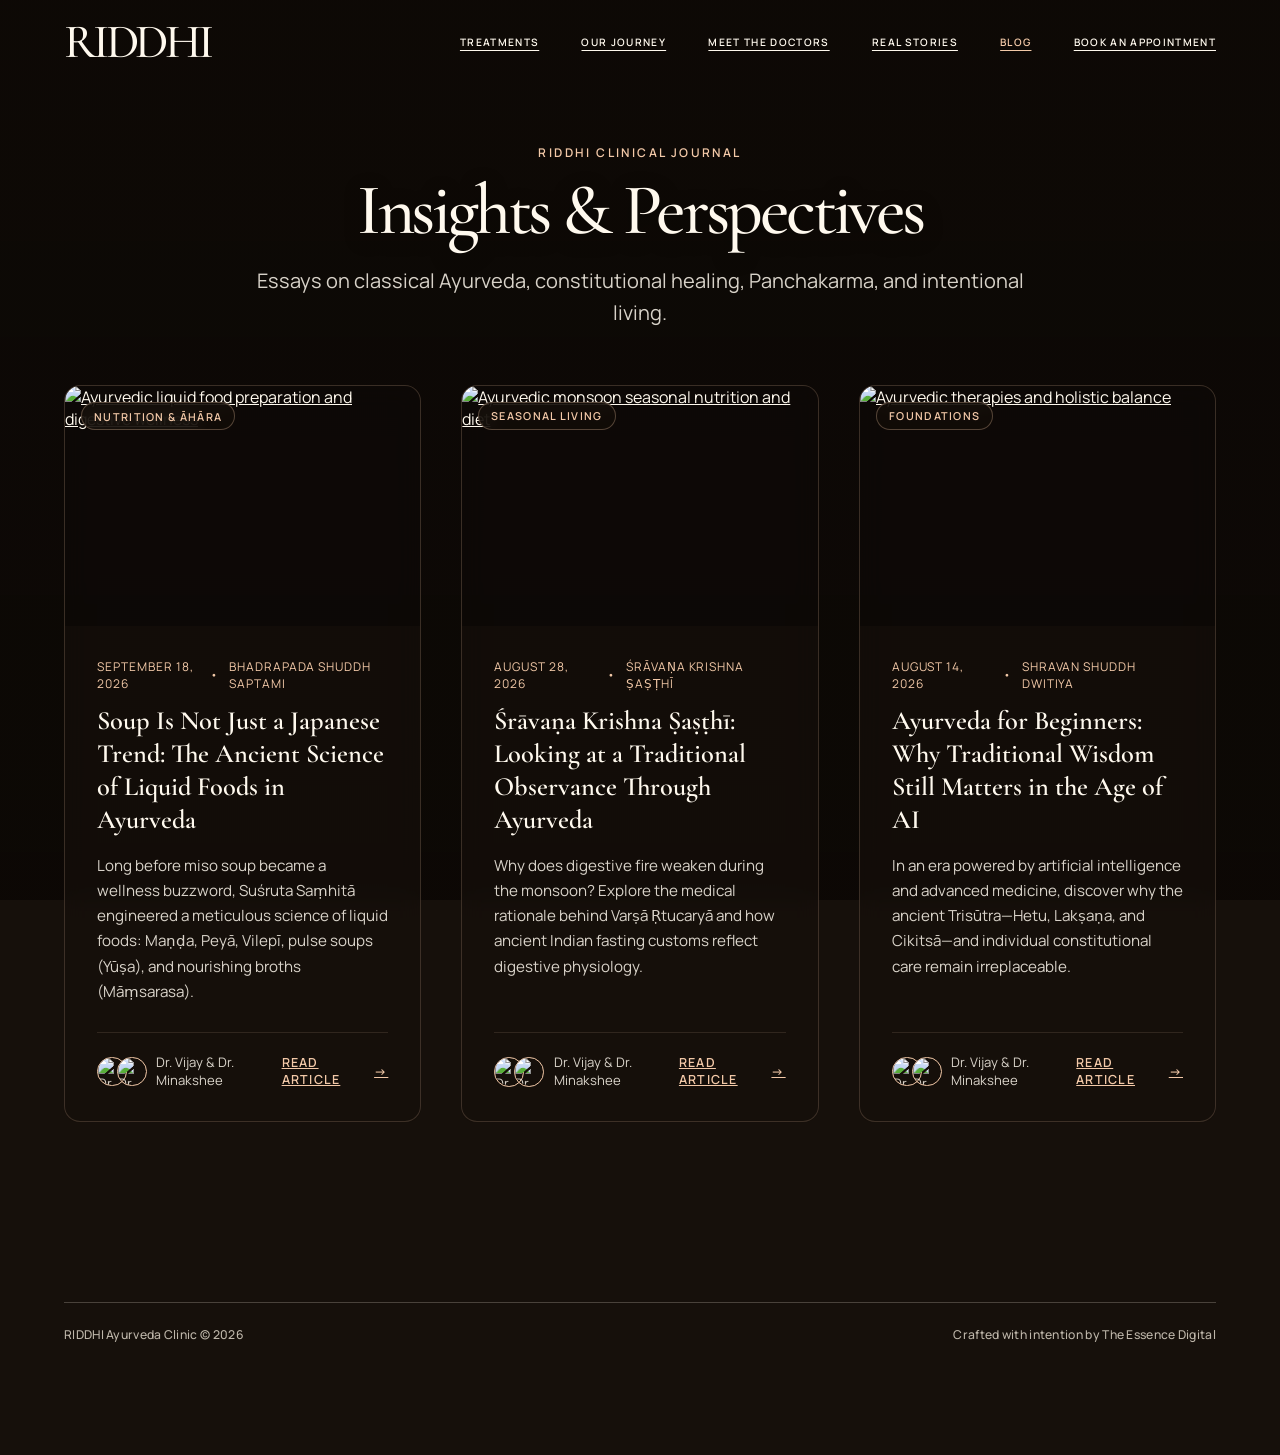
==== blogs.html @ 5dc45a86 "new blogs and blog rework" ====
<!doctype html>
<html lang="en">
  <head>
    <meta charset="UTF-8" />
    <meta name="viewport" content="width=device-width, initial-scale=1" />
    <meta name="theme-color" content="#18100d" />
    
    <title>Journal &amp; Insights — RIDDHI Ayurveda Clinic</title>
    <meta name="description" content="Read clinical insights, timeless philosophy, and practical guidance on classical Ayurveda, Panchakarma, nutrition, and holistic health from RIDDHI Ayurveda Clinic, Rajkot." />
    <link rel="canonical" href="https://riddhiayurveda.online/blogs.html" />

    <!-- Open Graph / Facebook -->
    <meta property="og:type" content="website" />
    <meta property="og:url" content="https://riddhiayurveda.online/blogs.html" />
    <meta property="og:title" content="Journal &amp; Insights — RIDDHI Ayurveda Clinic" />
    <meta property="og:description" content="Clinical insights on classical Ayurveda, Panchakarma, and holistic living from Dr. Vijay Telang and Dr. Minakshee Vijay Telang." />
    <meta property="og:image" content="https://riddhiayurveda.online/assets/images/panchakarma.png" />

    <!-- Twitter -->
    <meta name="twitter:card" content="summary_large_image" />
    <meta name="twitter:title" content="Journal &amp; Insights — RIDDHI Ayurveda Clinic" />
    <meta name="twitter:description" content="Clinical insights on classical Ayurveda, Panchakarma, and holistic living from Dr. Vijay Telang and Dr. Minakshee Vijay Telang." />
    <meta name="twitter:image" content="https://riddhiayurveda.online/assets/images/panchakarma.png" />

    <!-- Schema.org JSON-LD -->
    <script type="application/ld+json">
    {
      "@context": "https://schema.org",
      "@type": "Blog",
      "name": "RIDDHI Ayurveda Journal",
      "url": "https://riddhiayurveda.online/blogs.html",
      "description": "Insights on classical Ayurveda, Panchakarma, and integrative wellbeing.",
      "publisher": {
        "@type": "MedicalClinic",
        "name": "RIDDHI Ayurveda Clinic",
        "url": "https://riddhiayurveda.online"
      },
      "blogPost": [
        {
          "@type": "BlogPosting",
          "headline": "Soup Is Not Just a Japanese Trend: The Ancient Science of Liquid Foods in Ayurveda",
          "url": "https://riddhiayurveda.online/blog/science-of-liquid-foods-in-ayurveda.html",
          "datePublished": "2026-09-18T00:00:00+05:30",
          "author": {
            "@type": "Person",
            "name": "Dr. Vijay Telang"
          }
        },
        {
          "@type": "BlogPosting",
          "headline": "Śrāvaṇa Krishna Ṣaṣṭhī: Looking at a Traditional Observance Through Ayurveda",
          "url": "https://riddhiayurveda.online/blog/sravana-krishna-shashthi-monsoon-ayurveda.html",
          "datePublished": "2026-08-28T00:00:00+05:30",
          "author": {
            "@type": "Person",
            "name": "Dr. Vijay Telang"
          }
        },
        {
          "@type": "BlogPosting",
          "headline": "Ayurveda for Beginners: Why Traditional Wisdom Still Matters in the Age of AI",
          "url": "https://riddhiayurveda.online/blog/ayurveda-for-beginners.html",
          "datePublished": "2026-08-14T00:00:00+05:30",
          "author": {
            "@type": "Person",
            "name": "Dr. Vijay Telang"
          }
        }
      ]
    }
    </script>

    <link rel="preconnect" href="https://fonts.googleapis.com" />
    <link rel="preconnect" href="https://fonts.gstatic.com" crossorigin />
    <link href="https://fonts.googleapis.com/css2?family=Cormorant+Garamond:ital,wght@0,500;0,600;0,700;1,600;1,700&amp;family=Manrope:wght@400;500;600&amp;display=swap" rel="stylesheet" />
    <link rel="stylesheet" href="styles.css" />
  </head>
  <body>
    <div class="blog-page-bg"></div>

    <header class="site-header">
      <div class="brand-lockup">
        <a class="brand-wordmark" href="index.html" aria-label="RIDDHI home">RIDDHI</a>
      </div>

      <nav class="desktop-nav" aria-label="Primary navigation">
        <a href="index.html#treatments">Treatments</a>
        <a href="index.html#journey">Our Journey</a>
        <a href="index.html#doctors">Meet the Doctors</a>
        <a href="index.html#stories">Real Stories</a>
        <a href="blogs.html" class="is-active">Blog</a>
        <a href="https://wa.me/918793219610" target="_blank" rel="noopener noreferrer">Book an Appointment</a>
      </nav>

      <button class="menu-button" type="button" aria-controls="mobile-menu" aria-expanded="false" aria-label="Open navigation menu">
        <span class="sr-only">Open menu</span>
        <span aria-hidden="true"></span>
        <span aria-hidden="true"></span>
      </button>
    </header>

    <main class="blog-container">
      <div class="blog-header">
        <span class="blog-eyebrow">RIDDHI CLINICAL JOURNAL</span>
        <h1 class="blog-title">Insights &amp; Perspectives</h1>
        <p class="blog-subtitle">Essays on classical Ayurveda, constitutional healing, Panchakarma, and intentional living.</p>
      </div>

      <section class="blog-grid" aria-label="Articles">
        <!-- Article 1 (Newest) -->
        <article class="blog-card">
          <a href="blog/science-of-liquid-foods-in-ayurveda.html" class="blog-card-media" tabindex="-1" aria-hidden="true">
            <img src="./assets/images/digestive-wellness.png" alt="Ayurvedic liquid food preparation and digestive wellness" loading="lazy" />
            <span class="blog-card-category">Nutrition &amp; Āhāra</span>
          </a>
          
          <div class="blog-card-content">
            <div class="blog-card-meta">
              <time datetime="2026-09-18">September 18, 2026</time>
              <span aria-hidden="true">&bull;</span>
              <span>Bhadrapada Shuddh Saptami</span>
            </div>
            
            <h2 class="blog-card-title">
              <a href="blog/science-of-liquid-foods-in-ayurveda.html" style="text-decoration: none; color: inherit;">
                Soup Is Not Just a Japanese Trend: The Ancient Science of Liquid Foods in Ayurveda
              </a>
            </h2>
            
            <p class="blog-card-excerpt">
              Long before miso soup became a wellness buzzword, Suśruta Saṃhitā engineered a meticulous science of liquid foods: Maṇḍa, Peyā, Vilepī, pulse soups (Yūṣa), and nourishing broths (Māṃsarasa).
            </p>
            
            <div class="blog-card-footer">
              <div class="blog-card-author">
                <div class="blog-author-avatar-group">
                  <img src="./assets/images/dr-vijay.jpg" alt="Dr. Vijay Telang" class="blog-author-avatar" />
                  <img src="./assets/images/dr-minakshee.jpg" alt="Dr. Minakshee Vijay Telang" class="blog-author-avatar" />
                </div>
                <span>Dr. Vijay &amp; Dr. Minakshee</span>
              </div>
              
              <a 
                href="blog/science-of-liquid-foods-in-ayurveda.html" 
                class="blog-card-cta"
                aria-label="Read article: Soup Is Not Just a Japanese Trend: The Ancient Science of Liquid Foods in Ayurveda"
              >
                Read Article <span aria-hidden="true">&rarr;</span>
              </a>
            </div>
          </div>
        </article>

        <!-- Article 2 -->
        <article class="blog-card">
          <a href="blog/sravana-krishna-shashthi-monsoon-ayurveda.html" class="blog-card-media" tabindex="-1" aria-hidden="true">
            <img src="./assets/images/diet-guidance.png" alt="Ayurvedic monsoon seasonal nutrition and diet" loading="lazy" />
            <span class="blog-card-category">Seasonal Living</span>
          </a>
          
          <div class="blog-card-content">
            <div class="blog-card-meta">
              <time datetime="2026-08-28">August 28, 2026</time>
              <span aria-hidden="true">&bull;</span>
              <span>Śrāvaṇa Krishna Ṣaṣṭhī</span>
            </div>
            
            <h2 class="blog-card-title">
              <a href="blog/sravana-krishna-shashthi-monsoon-ayurveda.html" style="text-decoration: none; color: inherit;">
                Śrāvaṇa Krishna Ṣaṣṭhī: Looking at a Traditional Observance Through Ayurveda
              </a>
            </h2>
            
            <p class="blog-card-excerpt">
              Why does digestive fire weaken during the monsoon? Explore the medical rationale behind Varṣā Ṛtucaryā and how ancient Indian fasting customs reflect digestive physiology.
            </p>
            
            <div class="blog-card-footer">
              <div class="blog-card-author">
                <div class="blog-author-avatar-group">
                  <img src="./assets/images/dr-vijay.jpg" alt="Dr. Vijay Telang" class="blog-author-avatar" />
                  <img src="./assets/images/dr-minakshee.jpg" alt="Dr. Minakshee Vijay Telang" class="blog-author-avatar" />
                </div>
                <span>Dr. Vijay &amp; Dr. Minakshee</span>
              </div>
              
              <a 
                href="blog/sravana-krishna-shashthi-monsoon-ayurveda.html" 
                class="blog-card-cta"
                aria-label="Read article: Śrāvaṇa Krishna Ṣaṣṭhī: Looking at a Traditional Observance Through Ayurveda"
              >
                Read Article <span aria-hidden="true">&rarr;</span>
              </a>
            </div>
          </div>
        </article>

        <!-- Article 3 -->
        <article class="blog-card">
          <a href="blog/ayurveda-for-beginners.html" class="blog-card-media" tabindex="-1" aria-hidden="true">
            <img src="./assets/images/panchakarma.png" alt="Ayurvedic therapies and holistic balance" loading="lazy" />
            <span class="blog-card-category">Foundations</span>
          </a>
          
          <div class="blog-card-content">
            <div class="blog-card-meta">
              <time datetime="2026-08-14">August 14, 2026</time>
              <span aria-hidden="true">&bull;</span>
              <span>Shravan Shuddh Dwitiya</span>
            </div>
            
            <h2 class="blog-card-title">
              <a href="blog/ayurveda-for-beginners.html" style="text-decoration: none; color: inherit;">
                Ayurveda for Beginners: Why Traditional Wisdom Still Matters in the Age of AI
              </a>
            </h2>
            
            <p class="blog-card-excerpt">
              In an era powered by artificial intelligence and advanced medicine, discover why the ancient Trisūtra—Hetu, Lakṣaṇa, and Cikitsā—and individual constitutional care remain irreplaceable.
            </p>
            
            <div class="blog-card-footer">
              <div class="blog-card-author">
                <div class="blog-author-avatar-group">
                  <img src="./assets/images/dr-vijay.jpg" alt="Dr. Vijay Telang" class="blog-author-avatar" />
                  <img src="./assets/images/dr-minakshee.jpg" alt="Dr. Minakshee Vijay Telang" class="blog-author-avatar" />
                </div>
                <span>Dr. Vijay &amp; Dr. Minakshee</span>
              </div>
              
              <a 
                href="blog/ayurveda-for-beginners.html" 
                class="blog-card-cta"
                aria-label="Read article: Ayurveda for Beginners: Why Traditional Wisdom Still Matters in the Age of AI"
              >
                Read Article <span aria-hidden="true">&rarr;</span>
              </a>
            </div>
          </div>
        </article>
      </section>

      <footer class="site-footer">
        <p>RIDDHI Ayurveda Clinic &copy; 2026</p>
        <p>Crafted with intention by The Essence Digital</p>
      </footer>
    </main>

    <!-- Mobile Navigation -->
    <nav id="mobile-menu" class="mobile-menu" aria-label="Mobile navigation" hidden>
      <div class="mobile-menu__top">
        <span class="brand-wordmark brand-wordmark--menu" aria-label="RIDDHI">RIDDHI</span>
        <button class="menu-close" type="button" aria-label="Close navigation menu">
          <span aria-hidden="true"></span>
          <span aria-hidden="true"></span>
        </button>
      </div>
      <div class="mobile-menu__links">
        <a href="index.html#treatments">Treatments</a>
        <a href="index.html#journey">Our Journey</a>
        <a href="index.html#doctors">Meet the Doctors</a>
        <a href="index.html#stories">Real Stories</a>
        <a href="blogs.html" class="is-active">Blog</a>
        <a class="mobile-menu__primary" href="https://wa.me/918793219610" target="_blank" rel="noopener noreferrer">Book an Appointment</a>
      </div>
    </nav>
    
    <script src="script.js" defer></script>
  </body>
</html>
---- styles.css ----
:root {
  --ivory: #fff9ee;
  --ivory-muted: rgba(255, 249, 238, 0.84);
  --gold-accent: #f3c9a8;
  --gold-glow: #e6b382;
  --ink: #16100b;
  --sans: "Manrope", "Helvetica Neue", Helvetica, Arial, sans-serif;
  --serif: "Cormorant Garamond", "Iowan Old Style", "Baskerville", "Times New Roman", serif;
  --page-padding: clamp(1.5rem, 5vw, 5.5rem);
  --header-height: 5.25rem;
}

* { box-sizing: border-box; }

html { background: var(--ink); scroll-behavior: smooth; }

body {
  margin: 0;
  min-width: 20rem;
  background: transparent;
  color: var(--ivory);
  font-family: var(--sans);
  overscroll-behavior-y: none;
}

a { color: inherit; }

section[id] {
  scroll-margin-top: 0;
  scroll-snap-align: start;
}

.sr-only {
  position: absolute;
  width: 1px;
  height: 1px;
  padding: 0;
  margin: -1px;
  overflow: hidden;
  clip: rect(0, 0, 0, 0);
  white-space: nowrap;
  border: 0;
}

/* Fixed Cinematic Background System */
.fixed-bg-container {
  position: fixed;
  inset: 0;
  z-index: -1;
  width: 100vw;
  height: 100vh;
  height: 100svh;
  height: 100dvh;
  height: 100lvh;
  overflow: hidden;
  pointer-events: none;
  background-color: var(--ink);
}

.fixed-bg-slide {
  position: absolute;
  inset: 0;
  width: 100%;
  height: 100%;
  opacity: 0;
  visibility: hidden;
  will-change: opacity;
  transition: opacity 800ms cubic-bezier(0.4, 0, 0.2, 1), visibility 0s linear 800ms;
}

.fixed-bg-slide.is-active {
  opacity: 1;
  visibility: visible;
  transition: opacity 800ms cubic-bezier(0.4, 0, 0.2, 1), visibility 0s linear 0s;
}

.fixed-bg-slide::after {
  position: absolute;
  inset: 0;
  z-index: 1;
  pointer-events: none;
  content: "";
  background: linear-gradient(
    180deg,
    rgba(12, 8, 5, 0.58) 0%,
    rgba(12, 8, 5, 0.46) 50%,
    rgba(12, 8, 5, 0.65) 100%
  );
}

.fixed-bg-slide .bg-img {
  position: absolute;
  top: -5%;
  left: 0;
  width: 100%;
  height: 110%;
  object-fit: cover;
  object-position: center;
  will-change: transform;
  transform: translate3d(0, 0, 0);
}

.fixed-bg-slide .hero-bg {
  object-position: 52% center;
  filter: brightness(1.05) contrast(1.06) saturate(0.9) sepia(0.055) hue-rotate(-2deg);
}

.fixed-bg-slide .philosophy-bg {
  object-position: 44% 40%;
  filter: brightness(1.01) contrast(0.94) saturate(0.56) sepia(0.035) hue-rotate(-2deg);
}

.fixed-bg-slide .treatments-bg {
  object-position: center 65%;
  filter: brightness(0.98) contrast(1.02);
}

.fixed-bg-slide .journey-bg {
  object-position: center 47%;
  filter: brightness(0.86) contrast(1.03) saturate(0.86) sepia(0.075);
}

.fixed-bg-slide .contact-bg {
  object-position: center 48%;
  filter: blur(8px) brightness(0.52) contrast(1.1) saturate(0.85);
  transform: scale(1.05);
}



.hero {
  isolation: isolate;
  position: relative;
  display: flex;
  min-height: 100vh;
  min-height: 100svh;
  min-height: 100dvh;
  min-height: 100lvh;
  overflow: hidden;
  background: transparent;
}



.hero::after {
  display: none;
}

.site-header {
  position: absolute;
  z-index: 2;
  top: 0;
  left: 0;
  display: flex;
  align-items: center;
  justify-content: space-between;
  width: 100%;
  min-height: var(--header-height);
  padding: 0 var(--page-padding);
}

.brand-lockup {
  display: flex;
  align-items: center;
  gap: clamp(0.75rem, 2.2vw, 1.5rem);
  min-width: 0;
}

.brand-wordmark {
  display: block;
  color: var(--ivory);
  font-family: var(--serif);
  font-size: clamp(2rem, 8.2vw, 2.65rem);
  font-weight: 500;
  letter-spacing: -0.075em;
  line-height: 0.86;
  text-decoration: none;
  text-rendering: optimizeLegibility;
}

.brand-wordmark--menu { font-size: clamp(2rem, 8vw, 2.5rem); }

.desktop-nav { display: none; }

.menu-button {
  display: grid;
  place-content: center;
  gap: 0.43rem;
  width: 2.75rem;
  height: 2.75rem;
  padding: 0;
  color: var(--ivory);
  border: 0;
  background: transparent;
  cursor: pointer;
}

.menu-button span:not(.sr-only) {
  display: block;
  width: 1.75rem;
  height: 1.5px;
  background: currentColor;
  transition: transform 180ms ease;
}

.menu-button[aria-expanded="true"] span:nth-child(2) { transform: translateY(0.23rem) rotate(45deg); }
.menu-button[aria-expanded="true"] span:nth-child(3) { transform: translateY(-0.23rem) rotate(-45deg); }

.mobile-menu {
  position: fixed;
  z-index: 1000;
  inset: 0;
  display: flex;
  width: 100%;
  flex-direction: column;
  min-height: 100vh;
  min-height: 100svh;
  min-height: 100dvh;
  min-height: 100lvh;
  padding: max(0.75rem, env(safe-area-inset-top)) var(--page-padding) max(2.1rem, env(safe-area-inset-bottom));
  color: var(--ivory);
  background: #0e180f;
  opacity: 0;
  transform: translateX(100%);
  visibility: hidden;
  transition: transform 480ms cubic-bezier(.22, .8, .22, 1), opacity 420ms ease, visibility 0s linear 480ms;
}

.mobile-menu[hidden] { display: none; }

.mobile-menu.is-open {
  opacity: 1;
  transform: translateX(0);
  visibility: visible;
  transition: transform 480ms cubic-bezier(.22, .8, .22, 1), opacity 420ms ease;
}

.mobile-menu__top {
  display: flex;
  align-items: center;
  justify-content: space-between;
  min-height: var(--header-height);
}

.mobile-menu__links {
  display: grid;
  gap: clamp(1.45rem, 4vh, 2.4rem);
  align-content: center;
  flex: 1;
  padding: 2.5rem 0 5rem;
}

.mobile-menu__links a {
  display: inline-flex;
  align-items: center;
  width: fit-content;
  min-height: 2.75rem;
  padding: 0.45rem 0;
  font-size: clamp(1.4rem, 7vw, 1.9rem);
  font-weight: 400;
  letter-spacing: -0.035em;
  line-height: 1.1;
  text-decoration: none;
  text-transform: uppercase;
}

.mobile-menu__primary {
  display: inline-flex;
  align-items: center;
  gap: 0.8rem;
  margin-top: 0.75rem;
  padding-bottom: 0.6rem !important;
  border-bottom: 1px solid currentColor;
  font-family: var(--serif);
  font-size: clamp(1.55rem, 7.7vw, 2.05rem) !important;
  font-style: italic;
  text-transform: none !important;
}

.menu-close {
  position: relative;
  width: 2.75rem;
  height: 2.75rem;
  padding: 0;
  color: var(--ivory);
  border: 0;
  background: transparent;
  cursor: pointer;
}

.menu-close span {
  position: absolute;
  top: 50%;
  left: 50%;
  width: 1.7rem;
  height: 1px;
  background: currentColor;
}

.menu-close span:first-child { transform: translate(-50%, -50%) rotate(45deg); }
.menu-close span:last-child { transform: translate(-50%, -50%) rotate(-45deg); }

body.menu-is-open {
  overflow: hidden;
  overscroll-behavior: none;
}

html:has(body.menu-is-open) {
  overflow: hidden;
  overscroll-behavior: none;
}

.mobile-menu a,
.desktop-nav a,
.text-action {
  text-underline-offset: 0.35em;
}

.hero__content {
  position: relative;
  z-index: 2;
  align-self: flex-end;
  width: min(100%, 58rem);
  padding: 0 var(--page-padding) max(18vh, env(safe-area-inset-bottom));
}

.eyebrow {
  margin: 0 0 1rem;
  color: var(--gold-accent);
  font-size: 1rem;
  font-weight: 600;
  letter-spacing: 0.18em;
  line-height: 1.25;
  text-transform: uppercase;
  text-shadow: 0 2px 8px rgba(0, 0, 0, 0.4);
}

h1 {
  margin: 0;
  color: var(--ivory);
  font-family: var(--serif);
  font-size: clamp(5rem, 18.2vw, 7.7rem);
  font-weight: 500;
  letter-spacing: -0.05em;
  line-height: 0.94;
  text-shadow: 0 4px 20px rgba(0, 0, 0, 0.4);
}

.hero__statement {
  margin: 1.75rem 0 0;
  color: var(--ivory-muted);
  font-size: clamp(1.54rem, 5.88vw, 1.89rem);
  font-weight: 400;
  letter-spacing: -0.015em;
  line-height: 1.48;
  text-shadow: 0 2px 10px rgba(0, 0, 0, 0.35);
}

.hero__actions {
  display: flex;
  flex-wrap: wrap;
  align-items: center;
  gap: 1.2rem 1.45rem;
  margin-top: 2.25rem;
}

.primary-action {
  display: inline-flex;
  align-items: center;
  justify-content: center;
  gap: 0.9rem;
  min-width: 13rem;
  min-height: 3.5rem;
  padding: 0.9rem 1.75rem;
  color: var(--ivory);
  border: 1px solid rgba(243, 201, 168, 0.45);
  border-radius: 9999px;
  background: rgba(22, 16, 11, 0.45);
  backdrop-filter: blur(12px);
  -webkit-backdrop-filter: blur(12px);
  font-size: 0.7rem;
  font-weight: 600;
  letter-spacing: 0.16em;
  text-align: center;
  text-decoration: none;
  text-transform: uppercase;
  box-shadow: 0 4px 18px rgba(0, 0, 0, 0.25);
  transition: transform 250ms ease, background-color 250ms ease, border-color 250ms ease, color 250ms ease, box-shadow 250ms ease;
}

.primary-action:hover,
.primary-action:focus-visible {
  transform: translateY(-2px);
  color: var(--ink);
  border-color: var(--gold-accent);
  background: var(--gold-accent);
  box-shadow: 0 8px 24px rgba(243, 201, 168, 0.3);
}

.primary-action span { font-size: 1rem; line-height: 0; }
.text-action { font-size: 0.68rem; font-weight: 600; letter-spacing: 0.14em; text-transform: uppercase; }

.section-back-top {
  display: inline-flex;
  align-items: center;
  gap: 0.5rem;
  min-height: 2.75rem;
  padding: 0.5rem 1.1rem;
  border: 1px solid rgba(255, 248, 233, 0.2);
  border-radius: 9999px;
  background: rgba(22, 16, 11, 0.35);
  backdrop-filter: blur(8px);
  font: 600 0.66rem/1 var(--sans);
  letter-spacing: 0.16em;
  text-decoration: none;
  text-transform: uppercase;
  transition: transform 200ms ease, border-color 200ms ease, background-color 200ms ease;
}

.section-back-top span { font-size: 1rem; line-height: 0; }
.section-back-top:hover,
.section-back-top:focus-visible {
  transform: translateY(-2px);
  border-color: var(--gold-accent);
  background: rgba(22, 16, 11, 0.65);
}
.section-back-top--ink { color: var(--ivory); }
.section-back-top--light { color: var(--ivory); }

.primary-action:hover,
.primary-action:focus-visible {
  color: var(--ink);
  background: var(--ivory);
}

:focus-visible { outline: 2px solid var(--ivory); outline-offset: 4px; }

.philosophy-section {
  position: relative;
  isolation: isolate;
  display: flex;
  flex-direction: column;
  justify-content: flex-end;
  min-height: 100vh;
  min-height: 100svh;
  min-height: 100dvh;
  min-height: 100lvh;
  overflow: hidden;
  padding: 0 var(--page-padding) max(18vh, env(safe-area-inset-bottom));
  color: var(--ivory);
  background: transparent;
}

.philosophy-inner {
  position: relative;
  z-index: 1;
  width: min(100%, 76rem);
  margin: 0 auto;
}

.philosophy-heading-group { max-width: 34rem; }

.philosophy-eyebrow {
  margin: 0 0 clamp(1rem, 4vw, 1.4rem);
  color: var(--gold-accent);
  font-size: 0.72rem;
  font-weight: 600;
  letter-spacing: 0.18em;
  line-height: 1.25;
  text-transform: uppercase;
  text-shadow: 0 1px 8px rgba(0, 0, 0, 0.9);
}

.philosophy-title {
  margin: 0;
  color: var(--ivory);
  font-family: var(--serif);
  font-size: clamp(3.2rem, 12vw, 4.85rem);
  font-weight: 400;
  letter-spacing: -0.05em;
  line-height: 0.96;
  text-shadow: 0 3px 18px rgba(0, 0, 0, 0.85);
}

.philosophy-body {
  max-width: 36rem;
  margin-top: clamp(2rem, 5vw, 3.5rem);
  padding-top: 0;
}

.philosophy-body p {
  margin: 0;
  color: var(--ivory);
}

.philosophy-support {
  max-width: 31rem;
  font-family: var(--serif);
  font-size: clamp(1.6rem, 6vw, 2.15rem);
  font-weight: 500;
  letter-spacing: -0.025em;
  line-height: 1.28;
  text-shadow: 0 2px 14px rgba(0, 0, 0, 0.85);
}

.philosophy-body .philosophy-closing {
  max-width: 33rem;
  margin-top: clamp(1.5rem, 5vw, 2.25rem);
  color: var(--ivory-muted);
  font-family: var(--sans);
  font-size: clamp(1.02rem, 3.5vw, 1.2rem);
  font-weight: 400;
  letter-spacing: -0.012em;
  line-height: 1.62;
  text-shadow: 0 2px 10px rgba(0, 0, 0, 0.8);
}

.philosophy-actions {
  display: flex;
  flex-wrap: wrap;
  margin-top: clamp(2rem, 6vw, 2.75rem);
}

.philosophy-action {
  color: var(--ivory);
  border-color: var(--gold-accent);
  background: rgba(22, 16, 11, 0.55);
  backdrop-filter: blur(8px);
}

.philosophy-action:hover,
.philosophy-action:focus-visible {
  color: var(--ink);
  background: var(--gold-accent);
}

.philosophy-body .section-back-top { margin-top: clamp(2rem, 8vw, 2.75rem); }

@media (max-width: 47.9375rem) {
  :root {
    --page-padding: clamp(1.25rem, 4.5vw, 1.65rem);
    --header-height: 4.5rem;
  }

  .hero__content {
    padding-bottom: max(13vh, env(safe-area-inset-bottom));
  }

  .eyebrow {
    margin-bottom: 0.5rem;
    font-size: 0.95rem;
    letter-spacing: 0.16em;
  }

  h1 {
    font-size: clamp(3.36rem, 11.9vw, 4.48rem);
    line-height: 1.02;
  }

  .hero__statement {
    max-width: 28rem;
    margin-top: 1.1rem;
    font-size: clamp(1.4rem, 5.32vw, 1.61rem);
    line-height: 1.45;
  }

  .hero__actions {
    margin-top: 1.75rem;
  }

  .primary-action {
    min-width: 11.5rem;
    min-height: 3.15rem;
    padding: 0.75rem 1.35rem;
    font-size: 0.66rem;
  }

  .contact-section {
    padding-top: 40vh;
    padding-bottom: 3.5rem;
  }

  .philosophy-title,
  .care-section__title,
  .journey-title,
  .doctors-title,
  .contact-title {
    font-size: clamp(2.5rem, 7.5vw, 2.85rem) !important;
    line-height: 1.02 !important;
  }

  .philosophy-body {
    margin-top: 1.5rem;
  }

  .philosophy-support {
    font-size: clamp(1.3rem, 4.8vw, 1.6rem);
    line-height: 1.35;
  }

  .philosophy-body .philosophy-closing {
    margin-top: 1.5rem;
    font-size: 0.98rem;
    line-height: 1.55;
  }

  .doctor-card {
    border-radius: 1.15rem;
  }

  .doctor-photo {
    height: clamp(13rem, 42vw, 16rem);
  }

  .doctor-description {
    padding: 1.35rem 1.25rem 1.5rem;
  }

  .doctor-name {
    font-size: clamp(1.75rem, 6vw, 2.25rem);
  }

  .doctor-role {
    margin-top: 0.5rem;
    font-size: 0.72rem;
  }

  .doctor-credentials {
    font-size: 0.85rem;
  }

  .doctor-bio {
    margin-top: 1rem;
    font-size: 0.94rem;
    line-height: 1.55;
  }

  .doctor-availability {
    margin-top: 1.35rem;
    padding: 0.85rem 1.1rem;
    font-size: 0.86rem;
  }
}

@media (max-width: 20rem) {
  .hero__image { object-position: 50% center; }
  .philosophy__image { object-position: 42% 36%; }
}

@media (min-width: 20.0625rem) and (max-width: 22.5rem) {
  .hero__image { object-position: 52% center; }
  .philosophy__image { object-position: 43% 38%; }
}

@media (min-width: 22.5625rem) and (max-width: 23.4375rem) {
  .hero__image { object-position: 53% center; }
  .philosophy__image { object-position: 44% 39%; }
}

@media (min-width: 23.5rem) and (max-width: 24.375rem) {
  .hero__image { object-position: 54% center; }
  .philosophy__image { object-position: 45% 40%; }
}

@media (min-width: 24.4375rem) and (max-width: 25.875rem) {
  .hero__image { object-position: 55% center; }
  .philosophy__image { object-position: 46% 41%; }
}

@media (max-width: 359px) {
  .brand-lockup { gap: 0.55rem; }
  .brand-wordmark { font-size: 1.82rem; }
  .hero__content { padding-bottom: max(16vh, env(safe-area-inset-bottom)); }
  .eyebrow { margin-bottom: 0.7rem; }
  h1 { font-size: clamp(4.2rem, 19.6vw, 4.9rem); }
  .hero__statement { margin-top: 1.35rem; font-size: 1.4rem; }
  .hero__actions { margin-top: 1.5rem; gap: 0.75rem; }
  .primary-action { width: 100%; min-height: 3.25rem; }
}

@media (min-width: 48rem) {
  .hero__image { object-position: center center; }
  .site-header { min-height: 5.3rem; }
  .brand-wordmark { font-size: 3rem; }
  .menu-button, .mobile-menu { display: none; }
  .desktop-nav {
    display: flex;
    align-items: center;
    gap: clamp(1.5rem, 3.3vw, 3.5rem);
    font-size: 0.64rem;
    font-weight: 600;
    letter-spacing: 0.13em;
    text-transform: uppercase;
  }
  .hero__content {
    padding-bottom: clamp(5.5rem, 18vh, 10.5rem);
  }
  h1 { font-size: clamp(6.7rem, 11.5vw, 11.9rem); }
  .hero__statement { max-width: 32rem; font-size: clamp(1.61rem, 2.24vw, 2.03rem); }
  .philosophy-section {
    margin-top: 0;
    padding-top: 5.3rem;
    padding-bottom: clamp(5.5rem, 18vh, 10.5rem);
  }

  .philosophy-inner {
    display: flex;
    flex-direction: column;
    align-items: flex-start;
    width: min(100%, 74rem);
  }
  .philosophy-heading-group { max-width: 42rem; }
  .philosophy-body {
    max-width: 36rem;
    margin-top: clamp(2.5rem, 5vw, 3.75rem);
    padding-top: 0;
  }
  .philosophy-title { font-size: clamp(3.4rem, 6.2vw, 6.25rem); }
  .philosophy-support { font-size: clamp(1.7rem, 2.3vw, 2rem); }
  .philosophy-closing { font-size: clamp(1.125rem, 1.4vw, 1.3rem); }
}

@media (min-width: 64rem) {
  .hero__image { object-position: 58% center; }
  .hero__content { width: min(100%, 58rem); }
}

.care-section {
  position: relative;
  isolation: isolate;
  display: flex;
  flex-direction: column;
  justify-content: center;
  min-height: 100vh;
  min-height: 100svh;
  min-height: 100dvh;
  min-height: 100lvh;
  overflow: hidden;
  padding: clamp(3.5rem, 6vh, 5.5rem) 0;
  color: var(--ivory);
}

.care-section::before {
  display: none;
}

.care-section__header {
  display: flex;
  align-items: center;
  justify-content: space-between;
  gap: 1.5rem;
  margin: 0 auto clamp(2rem, 5vw, 3.25rem);
  padding: 0 var(--page-padding);
}

.care-section__title {
  margin: 0;
  color: var(--ivory);
  font-family: var(--serif);
  font-size: clamp(2.75rem, 12.8vw, 3.625rem);
  font-style: italic;
  font-weight: 700;
  letter-spacing: -0.055em;
  line-height: 0.96;
  text-shadow: 0 3px 18px rgba(0, 0, 0, 0.85);
}

.care-controls {
  display: none;
  gap: 0.55rem;
}

.care-control {
  display: grid;
  width: 2.45rem;
  height: 2.45rem;
  padding: 0;
  color: #263420;
  border: 1px solid rgb(38 52 32 / 0.36);
  border-radius: 50%;
  place-items: center;
  background: rgb(255 252 242 / 0.32);
  font: 500 1rem/1 var(--sans);
  cursor: pointer;
  transition: color 220ms ease-out, background-color 220ms ease-out, border-color 220ms ease-out, opacity 220ms ease-out;
}

.care-control:hover,
.care-control:focus-visible {
  color: #fffaf0;
  border-color: #263420;
  background: #263420;
}

.care-control:disabled {
  opacity: 0.3;
  cursor: default;
}

.care-control:disabled:hover,
.care-control:disabled:focus-visible {
  color: #263420;
  border-color: rgb(38 52 32 / 0.36);
  background: rgb(255 252 242 / 0.32);
}

.care-carousel { outline: none; }

.care-track {
  display: grid;
  grid-template-columns: 1fr;
  gap: clamp(1.25rem, 3.5vw, 2.25rem);
  width: min(100%, 54rem);
  margin: 0 auto;
  padding: 0 var(--page-padding);
  overflow: visible;
}

.care-card {
  position: relative;
  display: flex;
  flex-direction: column;
  height: clamp(16.5rem, 30vw, 20.5rem);
  overflow: hidden;
  border: 1px solid rgb(255 248 233 / 0.22);
  border-radius: 1.35rem;
  background: #140e0a;
  box-shadow: 0 1rem 2.5rem rgb(0 0 0 / 0.28);
  transition: transform 320ms cubic-bezier(0.4, 0, 0.2, 1), box-shadow 320ms cubic-bezier(0.4, 0, 0.2, 1), border-color 320ms ease;
}

.care-card:hover {
  transform: translateY(-5px);
  border-color: rgb(255 248 233 / 0.45);
  box-shadow: 0 1.5rem 3.25rem rgb(0 0 0 / 0.42);
}

.care-card__media {
  position: absolute;
  inset: 0;
  z-index: 1;
  width: 100%;
  height: 100%;
  overflow: hidden;
  background: #b59d89;
}

.care-card__media img {
  display: block;
  width: 100%;
  height: 100%;
  object-fit: cover;
  object-position: center;
  transition: transform 500ms ease;
}

.care-card:hover .care-card__media img {
  transform: scale(1.05);
}

.care-card:nth-child(3) .care-card__media img { object-position: 50% 40%; }
.care-card:nth-child(5) .care-card__media img { object-position: 50% 76%; }
.care-card:nth-child(6) .care-card__media img { object-position: 47% 58%; }
.care-card:nth-child(7) .care-card__media img { object-position: 49% 53%; }
.care-card:nth-child(8) .care-card__media img { object-position: 50% 43%; }

.care-card__body {
  position: relative;
  z-index: 2;
  display: flex;
  flex-direction: column;
  justify-content: flex-end;
  height: 100%;
  padding: clamp(1.25rem, 3.5vw, 1.85rem);
  background: linear-gradient(to top, rgb(10 6 4 / 0.94) 0%, rgb(10 6 4 / 0.6) 55%, rgb(10 6 4 / 0) 100%);
}

.care-card__body h3 {
  margin: 0;
  color: var(--ivory);
  font-family: var(--serif);
  font-size: clamp(1.45rem, 4vw, 2.1rem);
  font-weight: 500;
  letter-spacing: -0.04em;
  line-height: 0.95;
  text-shadow: 0 2px 10px rgb(0 0 0 / 0.5);
}

.care-card__body p {
  max-width: 28rem;
  margin: 0.5rem 0 0;
  color: var(--ivory-muted);
  font-family: var(--sans);
  font-size: clamp(0.86rem, 1.8vw, 0.98rem);
  font-weight: 400;
  letter-spacing: 0.005em;
  line-height: 1.48;
  text-shadow: 0 2px 8px rgb(0 0 0 / 0.5);
}

@media (min-width: 48rem) {
  .care-section {
    margin-top: 0;
    padding-block: clamp(4rem, 8vh, 6rem);
  }

  .care-section__header,
  .care-carousel {
    width: min(100%, 74rem);
    margin-right: auto;
    margin-left: auto;
  }

  .care-track {
    grid-template-columns: repeat(2, minmax(0, 1fr));
    width: min(100%, 74rem);
    gap: clamp(1.5rem, 3.5vw, 2.5rem);
  }

  .care-card {
    height: clamp(18rem, 26vw, 22rem);
  }

  .care-section__header { margin-bottom: clamp(2.5rem, 4vw, 3.5rem); }

  .care-section__title {
    font-size: clamp(3.625rem, 5vw, 5.25rem);
    line-height: 0.92;
  }
}

.care-section__back-top {
  width: min(100%, 76rem);
  margin: clamp(2.5rem, 8vw, 4rem) auto 0;
  padding: 0 9vw;
}

.journey-section {
  position: relative;
  isolation: isolate;
  display: flex;
  flex-direction: column;
  justify-content: flex-end;
  min-height: 100vh;
  min-height: 100svh;
  min-height: 100dvh;
  min-height: 100lvh;
  overflow: hidden;
  padding: 0 var(--page-padding) max(18vh, env(safe-area-inset-bottom));
  color: var(--ivory);
  background: transparent;
}

.journey-section::before,
.journey-section::after {
  display: none;
}

.journey-inner {
  position: relative;
  z-index: 1;
  width: min(100%, 76rem);
  margin: 0 auto;
}

.journey-content {
  max-width: 36rem;
}

.journey-title {
  margin: 0;
  color: var(--ivory);
  font-family: var(--serif);
  font-size: clamp(3.1rem, 13vw, 4.8rem);
  font-weight: 400;
  letter-spacing: -0.06em;
  line-height: 0.94;
  text-shadow: 0 3px 18px rgba(0, 0, 0, 0.85);
}

.journey-title span {
  display: block;
  margin-top: 0.16em;
  color: var(--gold-accent);
  font-size: 0.78em;
  font-style: italic;
  font-weight: 500;
  letter-spacing: -0.055em;
  text-shadow: 0 2px 14px rgba(0, 0, 0, 0.8);
}

.journey-story {
  max-width: 32rem;
  margin-top: clamp(1.75rem, 6vw, 2.5rem);
  color: var(--ivory-muted);
  font-family: var(--sans);
  font-size: clamp(1.04rem, 4vw, 1.22rem);
  font-weight: 400;
  letter-spacing: -0.012em;
  line-height: 1.65;
  text-shadow: 0 2px 12px rgba(0, 0, 0, 0.8);
}

.journey-story p { margin: 0; }

.journey-story p + p { margin-top: clamp(1.2rem, 4vw, 1.6rem); }

.journey-actions {
  display: flex;
  flex-wrap: wrap;
  margin-top: clamp(2rem, 6vw, 2.75rem);
}

.journey-action {
  width: auto;
  color: var(--ivory);
  border-color: var(--gold-accent);
  background: rgba(22, 16, 11, 0.55);
  backdrop-filter: blur(8px);
}

.journey-action:hover,
.journey-action:focus-visible {
  color: var(--ink);
  background: var(--gold-accent);
}

.journey-content .section-back-top { margin-top: clamp(2rem, 8vw, 2.75rem); }

.doctors-section {
  position: relative;
  isolation: isolate;
  display: flex;
  flex-direction: column;
  justify-content: center;
  min-height: 100vh;
  min-height: 100svh;
  min-height: 100dvh;
  min-height: 100lvh;
  padding: clamp(3.5rem, 6vh, 5.5rem) 0;
  color: var(--ivory);
  background: transparent;
}

.doctors-intro {
  width: min(100%, 76rem);
  margin: 0 auto clamp(2rem, 6vw, 3.5rem);
  padding: 0 var(--page-padding);
}

.doctors-eyebrow {
  margin: 0 0 0.8rem;
  color: var(--gold-accent);
  font: 600 clamp(0.66rem, 2.4vw, 0.76rem)/1.2 var(--sans);
  letter-spacing: 0.16em;
  text-shadow: 0 1px 8px rgba(0, 0, 0, 0.9);
}

.doctors-title {
  max-width: 14ch;
  margin: 0;
  color: var(--ivory);
  font-family: var(--serif);
  font-size: clamp(3.1rem, 13.2vw, 4.9rem);
  font-weight: 600;
  letter-spacing: -0.065em;
  line-height: 0.9;
  text-shadow: 0 3px 18px rgba(0, 0, 0, 0.85);
}

.doctors-subtitle {
  max-width: 36rem;
  margin: 1.25rem 0 0;
  color: var(--ivory-muted);
  font-family: var(--sans);
  font-size: clamp(0.96rem, 2vw, 1.1rem);
  font-weight: 400;
  line-height: 1.6;
  text-shadow: 0 2px 10px rgba(0, 0, 0, 0.8);
}

.doctors-spread {
  display: grid;
  grid-template-columns: 1fr;
  gap: 2rem;
  width: min(100%, 76rem);
  margin: 0 auto;
  padding: 0 var(--page-padding);
}

.doctor-card {
  display: flex;
  flex-direction: column;
  overflow: hidden;
  border: 1px solid rgb(255 248 233 / 0.22);
  border-radius: 1.35rem;
  box-shadow: 0 1rem 2.5rem rgb(0 0 0 / 0.25);
  background: rgb(27 19 14 / 0.65);
  backdrop-filter: blur(10px);
  -webkit-backdrop-filter: blur(10px);
  transition: transform 300ms cubic-bezier(0.4, 0, 0.2, 1), box-shadow 300ms cubic-bezier(0.4, 0, 0.2, 1), border-color 300ms ease;
}

.doctor-card:hover {
  transform: translateY(-5px);
  border-color: rgb(255 248 233 / 0.42);
  box-shadow: 0 1.5rem 3.25rem rgb(0 0 0 / 0.38);
}

.doctor-photo {
  position: relative;
  height: clamp(16rem, 30vw, 22rem);
  overflow: hidden;
  background: #b59d89;
}

.doctor-photo img {
  display: block;
  width: 100%;
  height: 100%;
  object-fit: cover;
  transition: transform 400ms ease;
}

.doctor-card:hover .doctor-photo img {
  transform: scale(1.03);
}

.doctor-photo--minakshee img { object-position: 50% 68%; }
.doctor-photo--vijay img { object-position: 50% 8%; }

.doctor-description {
  display: flex;
  flex-direction: column;
  flex: 1;
  padding: clamp(1.8rem, 4.5vw, 2.75rem);
  background-position: center;
  background-repeat: no-repeat;
  background-size: cover;
}

.doctor-description--minakshee {
  color: #fff3e3;
  background-color: #8b3c30;
  background-image:
    linear-gradient(105deg, rgb(67 29 21 / 0.76), rgb(94 39 29 / 0.5)),
    url("./assets/images/minakshee-background.png");
}

.doctor-description--vijay {
  color: #fff3e3;
  background-color: #8b3c30;
  background-image:
    linear-gradient(105deg, rgb(67 29 21 / 0.76), rgb(94 39 29 / 0.5)),
    url("./assets/images/vijay-background.png");
}

.doctors-title {
  max-width: 16ch;
  margin: 0;
  color: var(--ivory);
  font-family: var(--serif);
  font-size: clamp(3.2rem, 10vw, 4.75rem);
  font-weight: 500;
  letter-spacing: -0.045em;
  line-height: 0.95;
  text-shadow: 0 3px 16px rgba(0, 0, 0, 0.4);
}

.doctor-name {
  max-width: 12ch;
  margin: 0;
  color: var(--ivory);
  font-family: var(--serif);
  font-size: clamp(2.35rem, 8vw, 3.4rem);
  font-weight: 500;
  letter-spacing: -0.045em;
  line-height: 0.95;
}

.doctor-role {
  margin: 0.85rem 0 0;
  color: var(--gold-accent);
  font: 600 0.78rem/1.35 var(--sans);
  letter-spacing: 0.14em;
  text-transform: uppercase;
}

.doctor-credentials {
  margin: 0.65rem 0 0;
  color: var(--ivory-muted);
  font: 500 0.92rem/1.5 var(--sans);
  letter-spacing: 0.01em;
}

.doctor-bio {
  max-width: 32rem;
  margin: 1.35rem 0 0;
  color: var(--ivory-muted);
  font: 400 clamp(0.96rem, 2vw, 1.05rem)/1.68 var(--sans);
  letter-spacing: -0.01em;
}

.doctor-availability {
  margin-top: 1.85rem;
  padding: 1.15rem 1.35rem;
  border: 1px solid rgba(255, 248, 233, 0.16);
  border-radius: 0.95rem;
  background: rgba(14, 9, 6, 0.45);
  font: 500 0.92rem/1.6 var(--sans);
  letter-spacing: 0.005em;
}

.doctor-availability p { margin: 0; color: var(--ivory-muted); }
.doctor-availability p + p { margin-top: 0.6rem; }

.doctor-availability__label {
  margin-bottom: 0.5rem !important;
  color: var(--gold-accent) !important;
  font-size: 0.72rem;
  font-weight: 600;
  letter-spacing: 0.16em;
  text-transform: uppercase;
}

.doctor-description--minakshee .doctor-role,
.doctor-description--minakshee .doctor-availability__label,
.doctor-description--vijay .doctor-role,
.doctor-description--vijay .doctor-availability__label { color: rgb(255 238 216 / 0.74); }

.doctors-back-top {
  width: min(100%, 76rem);
  margin: clamp(1.5rem, 6vw, 2.5rem) auto 0;
  padding: 0 var(--page-padding) clamp(2.75rem, 9vw, 4rem);
}

.stories-section {
  display: none;
}

.contact-section {
  position: relative;
  isolation: isolate;
  display: flex;
  flex-direction: column;
  justify-content: flex-start;
  min-height: 100vh;
  min-height: 100svh;
  min-height: 100dvh;
  min-height: 100lvh;
  overflow: hidden;
  padding: 40vh var(--page-padding) clamp(3.5rem, 6vh, 5.5rem);
  color: var(--ivory);
  background: transparent;
}

.contact-section::before,
.contact-section::after {
  display: none;
}

.contact-layout,
.site-footer {
  position: relative;
  z-index: 1;
  width: min(100%, 76rem);
  margin: 0 auto;
}

.contact-content {
  max-width: 37rem;
}

.contact-eyebrow {
  margin: 0 0 clamp(1rem, 4vw, 1.4rem);
  color: var(--gold-accent);
  font: 600 clamp(0.66rem, 2.65vw, 0.76rem)/1.2 var(--sans);
  letter-spacing: 0.16em;
  text-shadow: 0 2px 10px rgba(0, 0, 0, 0.95);
}

.contact-title {
  margin: 0;
  color: var(--ivory);
  font-family: var(--serif);
  font-size: clamp(3.25rem, 14.2vw, 5rem);
  font-weight: 500;
  letter-spacing: -0.07em;
  line-height: 0.89;
  text-shadow: 0 3px 22px rgba(0, 0, 0, 0.95);
}

.contact-support {
  max-width: 29rem;
  margin: clamp(1.6rem, 7vw, 2.25rem) 0 0;
  color: var(--ivory-muted);
  font: 500 clamp(1rem, 4.25vw, 1.15rem)/1.55 var(--sans);
  letter-spacing: -0.017em;
  text-shadow: 0 2px 14px rgba(0, 0, 0, 0.95);
}

.contact-actions {
  display: flex;
  flex-direction: column;
  align-items: flex-start;
  gap: 1rem;
  margin-top: clamp(2.25rem, 10vw, 3rem);
}

.contact-primary {
  width: min(100%, 20rem);
  min-height: 3.5rem;
  color: var(--ivory);
  border-color: var(--gold-accent);
  background: rgba(22, 16, 11, 0.65);
  backdrop-filter: blur(8px);
}

.contact-primary:hover,
.contact-primary:focus-visible {
  color: var(--ink);
  background: var(--gold-accent);
}

.contact-secondary {
  display: inline-flex;
  min-height: 2.75rem;
  align-items: center;
  color: rgb(255 247 232 / 0.94);
  font: 600 0.68rem/1 var(--sans);
  letter-spacing: 0.14em;
  text-decoration: none;
  text-transform: uppercase;
}

.contact-secondary:hover,
.contact-secondary:focus-visible { color: #fff8e9; text-decoration: underline; text-underline-offset: 0.45rem; }

.contact-address,
.contact-hours {
  margin: 0;
  color: var(--ivory);
  font: 500 clamp(0.94rem, 3.9vw, 1.08rem)/1.6 var(--sans);
  font-style: normal;
  letter-spacing: -0.012em;
  text-shadow: 0 2px 14px rgba(0, 0, 0, 0.95);
}

.contact-address p,
.contact-hours p { margin: 0; }
.contact-hours p + p { margin-top: 0.8rem; }

.contact-address { margin-top: clamp(3.5rem, 15vw, 5rem); }
.contact-hours { margin-top: clamp(3rem, 12vw, 4.5rem); }

.contact-details__label {
  margin-bottom: 0.95rem !important;
  color: var(--gold-accent);
  font-size: 0.74em;
  font-weight: 600;
  letter-spacing: 0.145em;
  text-transform: uppercase;
  text-shadow: 0 1px 10px rgba(0, 0, 0, 0.95);
}

.contact-map-column { margin-top: clamp(2.25rem, 9vw, 3.25rem); }

.contact-map {
  overflow: hidden;
  padding: 0.16rem;
  border: 1px solid rgb(255 247 232 / 0.32);
  border-radius: 1.1rem;
  background: rgb(9 26 16 / 0.28);
}

.contact-map iframe {
  display: block;
  width: 100%;
  height: clamp(15rem, 66vw, 17.5rem);
  border: 0;
  border-radius: 0.96rem;
}

.contact-map-link {
  display: inline-flex;
  margin-top: 1rem;
  color: rgb(255 247 232 / 0.9);
  font: 600 0.67rem/1.2 var(--sans);
  letter-spacing: 0.14em;
  text-decoration: none;
  text-transform: uppercase;
}

.contact-map-link:hover,
.contact-map-link:focus-visible { color: #fff8e9; text-decoration: underline; text-underline-offset: 0.45rem; }

.contact-back-top {
  position: relative;
  z-index: 1;
  display: flex;
  width: min(100%, 76rem);
  margin: clamp(3.25rem, 12vw, 4.75rem) auto 0;
}

.site-footer {
  display: flex;
  flex-direction: column;
  gap: 0.7rem;
  margin-top: clamp(4.25rem, 18vw, 6.5rem);
  padding: 1.45rem 0 max(1.7rem, env(safe-area-inset-bottom));
  border-top: 1px solid rgb(255 247 232 / 0.22);
  color: rgb(255 247 232 / 0.72);
  font: 500 clamp(0.68rem, 2.6vw, 0.76rem)/1.45 var(--sans);
  letter-spacing: 0.025em;
}

.site-footer p { margin: 0; }

@media (min-width: 48rem) {
  .journey-section {
    margin-top: 0;
    padding-top: 5.3rem;
    padding-bottom: clamp(5.5rem, 18vh, 10.5rem);
  }

  .journey-section::before,
  .journey-section::after {
    mask-image: linear-gradient(to bottom, transparent 0, #000 6rem, #000 100%);
    -webkit-mask-image: linear-gradient(to bottom, transparent 0, #000 6rem, #000 100%);
  }

  .journey-section::before { background-position: center 49%; }

  .journey-inner {
    width: min(calc(100% - (var(--page-padding) * 2)), 49rem);
    margin-left: max(var(--page-padding), calc((100% - 76rem) / 2));
  }

  .journey-title { font-size: clamp(4.1rem, 6.4vw, 6.5rem); }

  .journey-story { margin-top: clamp(3.25rem, 5vw, 4.75rem); }

  .doctors-section {
    margin-top: 0;
    padding-top: clamp(4rem, 8vh, 6rem);
    background: transparent;
  }

  .doctors-intro {
    margin-bottom: clamp(4.5rem, 7vw, 7rem);
    padding: 0;
  }

  .doctors-title {
    max-width: 15ch;
    font-size: clamp(4.2rem, 6vw, 6.3rem);
  }

  .doctors-spread {
    grid-template-columns: repeat(2, minmax(0, 1fr));
    gap: 2.25rem;
  }

  .doctor-photo--minakshee img { object-position: 50% 70%; }
  .doctor-photo--vijay img { object-position: 50% 10%; }

  .doctors-back-top {
    padding-right: 0;
    padding-left: 0;
  }

  .stories-section {
    min-height: clamp(14rem, 20vw, 19rem);
    margin-top: 0;
    padding-top: clamp(4rem, 8vh, 6rem);
    padding-bottom: clamp(4rem, 6vw, 6rem);
    background: transparent;
  }

  .contact-section {
    margin-top: 0;
    padding-top: 40vh;
    padding-bottom: clamp(2rem, 4vh, 4rem);
  }

  .contact-section::before { background-position: center 50%; }

  .contact-section::before,
  .contact-section::after {
    mask-image: linear-gradient(to bottom, transparent 0, #000 6rem, #000 100%);
    -webkit-mask-image: linear-gradient(to bottom, transparent 0, #000 6rem, #000 100%);
  }

  .contact-layout {
    display: grid;
    grid-template-columns: minmax(0, 0.94fr) minmax(22rem, 0.86fr);
    grid-template-areas:
      "content map"
      "hours map";
    column-gap: clamp(4rem, 8vw, 9rem);
    row-gap: clamp(2.75rem, 5vw, 4.5rem);
    align-items: start;
  }

  .contact-content { grid-area: content; max-width: 34rem; }

  .contact-title { font-size: clamp(4.4rem, 6.4vw, 6.8rem); }

  .contact-actions {
    flex-direction: row;
    align-items: center;
    gap: 1.6rem;
  }

  .contact-primary { width: auto; }

  .contact-address { margin-top: clamp(3.5rem, 5vw, 5rem); }

  .contact-hours {
    grid-area: hours;
    margin-top: 0;
  }

  .contact-map-column {
    grid-area: map;
    margin-top: 0;
    padding-bottom: 0.2rem;
  }

  .contact-map iframe { height: clamp(26.25rem, 34vw, 30rem); }

  .site-footer {
    flex-direction: row;
    justify-content: space-between;
    gap: 2rem;
    margin-top: clamp(5.5rem, 9vw, 8.5rem);
    padding-bottom: clamp(2rem, 4vw, 3rem);
  }
}

@media (pointer: fine) {
  .care-track { cursor: grab; }
}

@media (prefers-reduced-motion: reduce) {
  *, *::before, *::after { scroll-behavior: auto !important; transition-duration: 0.01ms !important; }
  .fixed-bg-slide { transition: none !important; }
}

/* -------------------------------------------------------------------------- */
/* Journal & Blog Styles                                                      */
/* -------------------------------------------------------------------------- */

.desktop-nav a.is-active,
.mobile-menu a.is-active {
  color: var(--gold-accent);
}

.blog-page-bg {
  position: fixed;
  inset: 0;
  z-index: -1;
  width: 100vw;
  height: 100vh;
  background: linear-gradient(180deg, rgba(12, 8, 5, 0.84) 0%, rgba(12, 8, 5, 0.95) 100%), url('./assets/images/treatments-background.jpg') center/cover no-repeat;
}

.blog-container {
  padding: calc(var(--header-height) + 3.5rem) var(--page-padding) 4rem;
  min-height: 100vh;
  display: flex;
  flex-direction: column;
  align-items: center;
  width: 100%;
}

.blog-container .site-footer {
  width: min(100%, 75rem);
}

.blog-header {
  text-align: center;
  max-width: 48rem;
  margin: 0 auto 3.5rem;
}

.blog-eyebrow {
  display: inline-block;
  color: var(--gold-accent);
  font-size: 0.75rem;
  font-weight: 600;
  letter-spacing: 0.2em;
  text-transform: uppercase;
  margin-bottom: 0.75rem;
}

.blog-title {
  font-family: var(--serif);
  font-size: clamp(2.75rem, 7vw, 4.5rem);
  color: var(--ivory);
  margin: 0 0 1rem;
  line-height: 1.05;
  font-weight: 500;
}

.blog-subtitle {
  color: var(--ivory-muted);
  font-size: clamp(1.05rem, 2.2vw, 1.25rem);
  line-height: 1.6;
  margin: 0;
}

.blog-grid {
  display: grid;
  grid-template-columns: repeat(auto-fill, minmax(320px, 1fr));
  gap: 2.5rem;
  width: min(100%, 75rem);
  flex-grow: 1;
  margin-bottom: 4rem;
}

.blog-card {
  background: rgba(22, 16, 11, 0.65);
  border: 1px solid rgba(243, 201, 168, 0.18);
  border-radius: 1rem;
  overflow: hidden;
  transition: transform 0.35s cubic-bezier(0.2, 0.8, 0.2, 1), border-color 0.35s ease, box-shadow 0.35s ease;
  display: flex;
  flex-direction: column;
  text-decoration: none;
  color: inherit;
  backdrop-filter: blur(12px);
  -webkit-backdrop-filter: blur(12px);
}

.blog-card:hover,
.blog-card:focus-visible {
  transform: translateY(-6px);
  border-color: var(--gold-accent);
  box-shadow: 0 16px 36px rgba(0, 0, 0, 0.45), 0 0 24px rgba(243, 201, 168, 0.12);
}

.blog-card-media {
  position: relative;
  width: 100%;
  height: 240px;
  overflow: hidden;
  background: rgba(0, 0, 0, 0.3);
}

.blog-card-media img {
  width: 100%;
  height: 100%;
  object-fit: cover;
  transition: transform 0.6s cubic-bezier(0.2, 0.8, 0.2, 1);
}

.blog-card:hover .blog-card-media img,
.blog-card:focus-visible .blog-card-media img {
  transform: scale(1.05);
}

.blog-card-category {
  position: absolute;
  top: 1rem;
  left: 1rem;
  background: rgba(18, 12, 8, 0.85);
  backdrop-filter: blur(8px);
  -webkit-backdrop-filter: blur(8px);
  border: 1px solid rgba(243, 201, 168, 0.3);
  color: var(--gold-accent);
  font-size: 0.68rem;
  font-weight: 600;
  letter-spacing: 0.12em;
  text-transform: uppercase;
  padding: 0.35rem 0.75rem;
  border-radius: 2rem;
}

.blog-card-content {
  padding: 2rem;
  flex: 1;
  display: flex;
  flex-direction: column;
}

.blog-card-meta {
  display: flex;
  align-items: center;
  gap: 0.6rem;
  color: var(--gold-accent);
  font-size: 0.75rem;
  letter-spacing: 0.08em;
  text-transform: uppercase;
  margin-bottom: 0.85rem;
}

.blog-card-title {
  font-family: var(--serif);
  font-size: 1.65rem;
  color: var(--ivory);
  margin: 0 0 1rem;
  line-height: 1.25;
  font-weight: 600;
  transition: color 0.25s ease;
}

.blog-card:hover .blog-card-title,
.blog-card:focus-visible .blog-card-title {
  color: var(--gold-accent);
}

.blog-card-excerpt {
  color: var(--ivory-muted);
  font-size: 0.95rem;
  line-height: 1.65;
  margin: 0 0 1.8rem;
  flex: 1;
}

.blog-card-footer {
  display: flex;
  align-items: center;
  justify-content: space-between;
  padding-top: 1.25rem;
  border-top: 1px solid rgba(243, 201, 168, 0.12);
  font-size: 0.82rem;
  color: var(--ivory-muted);
}

.blog-card-author {
  display: flex;
  align-items: center;
  gap: 0.6rem;
}

.blog-author-avatar-group {
  display: flex;
}

.blog-author-avatar {
  width: 1.85rem;
  height: 1.85rem;
  border-radius: 50%;
  object-fit: cover;
  border: 1px solid var(--gold-accent);
}

.blog-author-avatar:nth-child(2) {
  margin-left: -0.6rem;
}

.blog-card-cta {
  color: var(--gold-accent);
  font-weight: 600;
  font-size: 0.78rem;
  letter-spacing: 0.1em;
  text-transform: uppercase;
  display: inline-flex;
  align-items: center;
  gap: 0.35rem;
  transition: transform 0.25s ease;
}

.blog-card:hover .blog-card-cta,
.blog-card:focus-visible .blog-card-cta {
  transform: translateX(4px);
}

/* -------------------------------------------------------------------------- */
/* Dedicated Article Page Styles                                              */
/* -------------------------------------------------------------------------- */

.article-container {
  width: min(100%, 52rem);
  margin: 0 auto;
  padding: calc(var(--header-height) + 2.5rem) var(--page-padding) 5rem;
  display: flex;
  flex-direction: column;
}

.article-breadcrumb {
  display: flex;
  flex-wrap: wrap;
  align-items: center;
  gap: 0.5rem;
  font-size: 0.75rem;
  text-transform: uppercase;
  letter-spacing: 0.1em;
  color: var(--ivory-muted);
  margin-bottom: 2rem;
}

.article-breadcrumb a {
  color: var(--gold-accent);
  text-decoration: none;
  transition: opacity 0.2s ease;
}

.article-breadcrumb a:hover {
  opacity: 0.8;
  text-decoration: underline;
}

.article-breadcrumb-separator {
  color: rgba(243, 201, 168, 0.4);
}

.article-header {
  margin-bottom: 2.5rem;
  text-align: left;
}

.article-badge {
  display: inline-block;
  background: rgba(243, 201, 168, 0.1);
  border: 1px solid rgba(243, 201, 168, 0.3);
  color: var(--gold-accent);
  font-size: 0.72rem;
  font-weight: 600;
  letter-spacing: 0.15em;
  text-transform: uppercase;
  padding: 0.35rem 0.85rem;
  border-radius: 2rem;
  margin-bottom: 1.25rem;
}

.article-title {
  font-family: var(--serif);
  font-size: clamp(2.2rem, 5.5vw, 3.6rem);
  color: var(--ivory);
  line-height: 1.14;
  font-weight: 600;
  margin: 0 0 1.5rem;
}

.article-meta {
  display: flex;
  flex-wrap: wrap;
  align-items: center;
  justify-content: space-between;
  gap: 1.25rem;
  padding-bottom: 1.75rem;
  border-bottom: 1px solid rgba(243, 201, 168, 0.18);
  font-size: 0.85rem;
  color: var(--ivory-muted);
}

.article-meta-left {
  display: flex;
  flex-wrap: wrap;
  align-items: center;
  gap: 1.25rem;
}

.article-meta-authors {
  display: flex;
  align-items: center;
  gap: 0.75rem;
}

.article-meta-date {
  color: var(--gold-accent);
  display: flex;
  align-items: center;
  gap: 0.4rem;
}

.article-reading-time {
  opacity: 0.8;
}

.article-hero-media {
  margin: 2rem 0 3rem;
  border-radius: 1rem;
  overflow: hidden;
  border: 1px solid rgba(243, 201, 168, 0.2);
  box-shadow: 0 16px 36px rgba(0, 0, 0, 0.45);
}

.article-hero-media img {
  width: 100%;
  height: clamp(240px, 45vw, 420px);
  object-fit: cover;
  display: block;
}

.article-hero-caption {
  padding: 0.85rem 1.4rem;
  background: rgba(22, 16, 11, 0.9);
  font-size: 0.82rem;
  color: var(--ivory-muted);
  border-top: 1px solid rgba(243, 201, 168, 0.1);
  font-style: italic;
}

.article-prose {
  font-size: 1.1rem;
  line-height: 1.85;
  color: var(--ivory-muted);
}

.article-prose p {
  margin: 0 0 1.6rem;
}

.article-prose p.lead {
  font-size: 1.22rem;
  line-height: 1.75;
  color: var(--ivory);
  margin-bottom: 2rem;
}

.article-prose h2 {
  font-family: var(--serif);
  font-size: clamp(1.8rem, 3.5vw, 2.35rem);
  color: var(--ivory);
  margin: 3.25rem 0 1.25rem;
  line-height: 1.25;
  font-weight: 600;
}

.article-prose h3 {
  font-family: var(--serif);
  font-size: clamp(1.4rem, 2.5vw, 1.75rem);
  color: var(--gold-accent);
  margin: 2.25rem 0 1rem;
  line-height: 1.3;
  font-weight: 600;
}

.article-prose strong {
  color: var(--ivory);
  font-weight: 600;
}

.article-prose ul,
.article-prose ol {
  margin: 1.5rem 0 2rem;
  padding-left: 1.75rem;
}

.article-prose li {
  margin-bottom: 0.85rem;
}

.article-prose li strong {
  color: var(--gold-accent);
}

.article-quote {
  position: relative;
  margin: 2.75rem 0;
  padding: 1.75rem 2.25rem;
  background: rgba(243, 201, 168, 0.04);
  border-left: 3px solid var(--gold-accent);
  border-radius: 0 0.75rem 0.75rem 0;
  font-family: var(--serif);
  font-size: clamp(1.3rem, 2.4vw, 1.65rem);
  line-height: 1.45;
  color: var(--ivory);
  font-style: italic;
}

.article-concept-grid {
  display: grid;
  grid-template-columns: repeat(auto-fit, minmax(220px, 1fr));
  gap: 1.25rem;
  margin: 2.25rem 0;
}

.article-concept-card {
  background: rgba(22, 16, 11, 0.75);
  border: 1px solid rgba(243, 201, 168, 0.2);
  border-radius: 0.75rem;
  padding: 1.5rem;
}

.article-concept-term {
  font-family: var(--serif);
  font-size: 1.45rem;
  color: var(--gold-accent);
  margin: 0 0 0.5rem;
}

.article-concept-desc {
  font-size: 0.92rem;
  line-height: 1.55;
  margin: 0;
  color: var(--ivory-muted);
}

.article-share-bar {
  display: flex;
  flex-wrap: wrap;
  align-items: center;
  justify-content: space-between;
  gap: 1rem;
  margin: 3.5rem 0;
  padding: 1.5rem 2rem;
  background: rgba(22, 16, 11, 0.65);
  border: 1px solid rgba(243, 201, 168, 0.2);
  border-radius: 0.75rem;
}

.article-share-label {
  font-size: 0.85rem;
  text-transform: uppercase;
  letter-spacing: 0.1em;
  color: var(--ivory);
  font-weight: 600;
}

.article-share-buttons {
  display: flex;
  flex-wrap: wrap;
  align-items: center;
  gap: 0.75rem;
}

.share-btn {
  display: inline-flex;
  align-items: center;
  gap: 0.45rem;
  padding: 0.55rem 1rem;
  border-radius: 2rem;
  font-size: 0.78rem;
  font-weight: 600;
  text-decoration: none;
  border: 1px solid rgba(243, 201, 168, 0.3);
  background: rgba(243, 201, 168, 0.08);
  color: var(--ivory);
  cursor: pointer;
  font-family: var(--sans);
  transition: background 0.2s ease, border-color 0.2s ease, color 0.2s ease, transform 0.2s ease;
}

.share-btn:hover {
  background: var(--gold-accent);
  color: var(--ink);
  border-color: var(--gold-accent);
  transform: translateY(-2px);
}

.share-btn svg {
  width: 14px;
  height: 14px;
  fill: currentColor;
}

.article-author-spotlight {
  margin: 3.5rem 0;
  padding: 2.25rem;
  background: rgba(22, 16, 11, 0.75);
  border: 1px solid rgba(243, 201, 168, 0.22);
  border-radius: 1rem;
}

.article-author-spotlight-title {
  font-size: 0.75rem;
  text-transform: uppercase;
  letter-spacing: 0.15em;
  color: var(--gold-accent);
  margin-bottom: 1.5rem;
  font-weight: 600;
}

.article-author-row {
  display: flex;
  gap: 1.5rem;
  align-items: flex-start;
  margin-bottom: 1.5rem;
}

.article-author-row:last-child {
  margin-bottom: 0;
  padding-top: 1.5rem;
  border-top: 1px solid rgba(243, 201, 168, 0.12);
}

.article-author-photo {
  width: 4.25rem;
  height: 4.25rem;
  border-radius: 50%;
  object-fit: cover;
  border: 2px solid var(--gold-accent);
  flex-shrink: 0;
}

.article-author-name {
  font-family: var(--serif);
  font-size: 1.35rem;
  color: var(--ivory);
  margin: 0 0 0.25rem;
}

.article-author-cred {
  font-size: 0.75rem;
  color: var(--gold-accent);
  text-transform: uppercase;
  letter-spacing: 0.08em;
  margin: 0 0 0.5rem;
}

.article-author-bio {
  font-size: 0.9rem;
  line-height: 1.6;
  color: var(--ivory-muted);
  margin: 0;
}

.article-cta-box {
  margin: 3.5rem 0;
  padding: 2.5rem;
  background: linear-gradient(135deg, rgba(22, 16, 11, 0.9) 0%, rgba(38, 26, 18, 0.85) 100%);
  border: 1px solid rgba(243, 201, 168, 0.35);
  border-radius: 1rem;
  text-align: center;
  box-shadow: 0 16px 36px rgba(0, 0, 0, 0.4);
}

.article-cta-title {
  font-family: var(--serif);
  font-size: clamp(1.8rem, 3.5vw, 2.4rem);
  color: var(--ivory);
  margin: 0 0 0.8rem;
}

.article-cta-text {
  max-width: 36rem;
  margin: 0 auto 2rem;
  color: var(--ivory-muted);
  font-size: 1rem;
  line-height: 1.65;
}

.article-cta-actions {
  display: flex;
  flex-wrap: wrap;
  justify-content: center;
  gap: 1rem;
  margin-bottom: 1.5rem;
}

.article-cta-contact-info {
  font-size: 0.82rem;
  color: var(--ivory-muted);
  border-top: 1px solid rgba(243, 201, 168, 0.15);
  padding-top: 1.25rem;
  margin-top: 1rem;
}

.article-cta-contact-info a {
  color: var(--gold-accent);
  text-decoration: none;
}

.article-cta-contact-info a:hover {
  text-decoration: underline;
}

.article-nav-footer {
  display: flex;
  justify-content: space-between;
  align-items: center;
  padding: 2rem 0;
  border-top: 1px solid rgba(243, 201, 168, 0.18);
  margin-top: 3rem;
}

.article-nav-link {
  display: inline-flex;
  align-items: center;
  gap: 0.5rem;
  color: var(--gold-accent);
  text-decoration: none;
  font-size: 0.85rem;
  font-weight: 600;
  letter-spacing: 0.1em;
  text-transform: uppercase;
  transition: transform 0.2s ease;
}

.article-nav-link:hover {
  transform: translateX(-4px);
}

/* -------------------------------------------------------------------------- */
/* Homepage Journal Preview Section                                           */
/* -------------------------------------------------------------------------- */

.journal-section {
  position: relative;
  padding: clamp(4.5rem, 10vh, 7.5rem) var(--page-padding);
  max-width: 75rem;
  margin: 0 auto;
  width: 100%;
}

.journal-header {
  display: flex;
  flex-direction: column;
  align-items: flex-start;
  margin-bottom: 3rem;
  gap: 1.5rem;
}

@media (min-width: 48rem) {
  .journal-header {
    flex-direction: row;
    justify-content: space-between;
    align-items: flex-end;
  }
}

.journal-title {
  font-family: var(--serif);
  font-size: clamp(2.5rem, 5vw, 4rem);
  color: var(--ivory);
  margin: 0 0 0.5rem;
  line-height: 1.1;
}

.journal-subtitle {
  color: var(--ivory-muted);
  font-size: 1.05rem;
  margin: 0;
}

.sanskrit-verse {
  font-family: "Noto Serif Devanagari", "Tiro Devanagari Sanskrit", "Martel", var(--serif);
  font-size: clamp(1.2rem, 3.2vw, 1.5rem);
  color: var(--gold-accent);
  margin-bottom: 0.6rem;
  line-height: 1.6;
  letter-spacing: 0.02em;
}

.article-disclaimer {
  margin-top: 2.5rem;
  padding-top: 1.25rem;
  border-top: 1px dashed rgba(243, 201, 168, 0.2);
  font-size: 0.82rem;
  line-height: 1.6;
  color: var(--ivory-muted);
  opacity: 0.8;
  font-style: italic;
}

@media (max-width: 48rem) {
  .article-title {
    font-size: clamp(1.85rem, 6vw, 2.4rem);
    word-break: break-word;
  }
  .article-meta {
    flex-direction: column;
    align-items: flex-start;
    gap: 0.85rem;
  }
  .article-share-bar {
    flex-direction: column;
    align-items: flex-start;
    gap: 1rem;
    padding: 1.25rem 1.4rem;
  }
  .article-share-buttons {
    width: 100%;
    justify-content: flex-start;
  }
  .article-author-row {
    flex-direction: column;
    align-items: center;
    text-align: center;
  }
  .article-author-spotlight {
    padding: 1.75rem 1.25rem;
  }
  .article-cta-box {
    padding: 2rem 1.25rem;
  }
  .article-cta-actions {
    flex-direction: column;
    align-items: stretch;
  }
  .article-cta-actions .primary-action,
  .article-cta-actions .text-action {
    text-align: center;
    justify-content: center;
  }
}
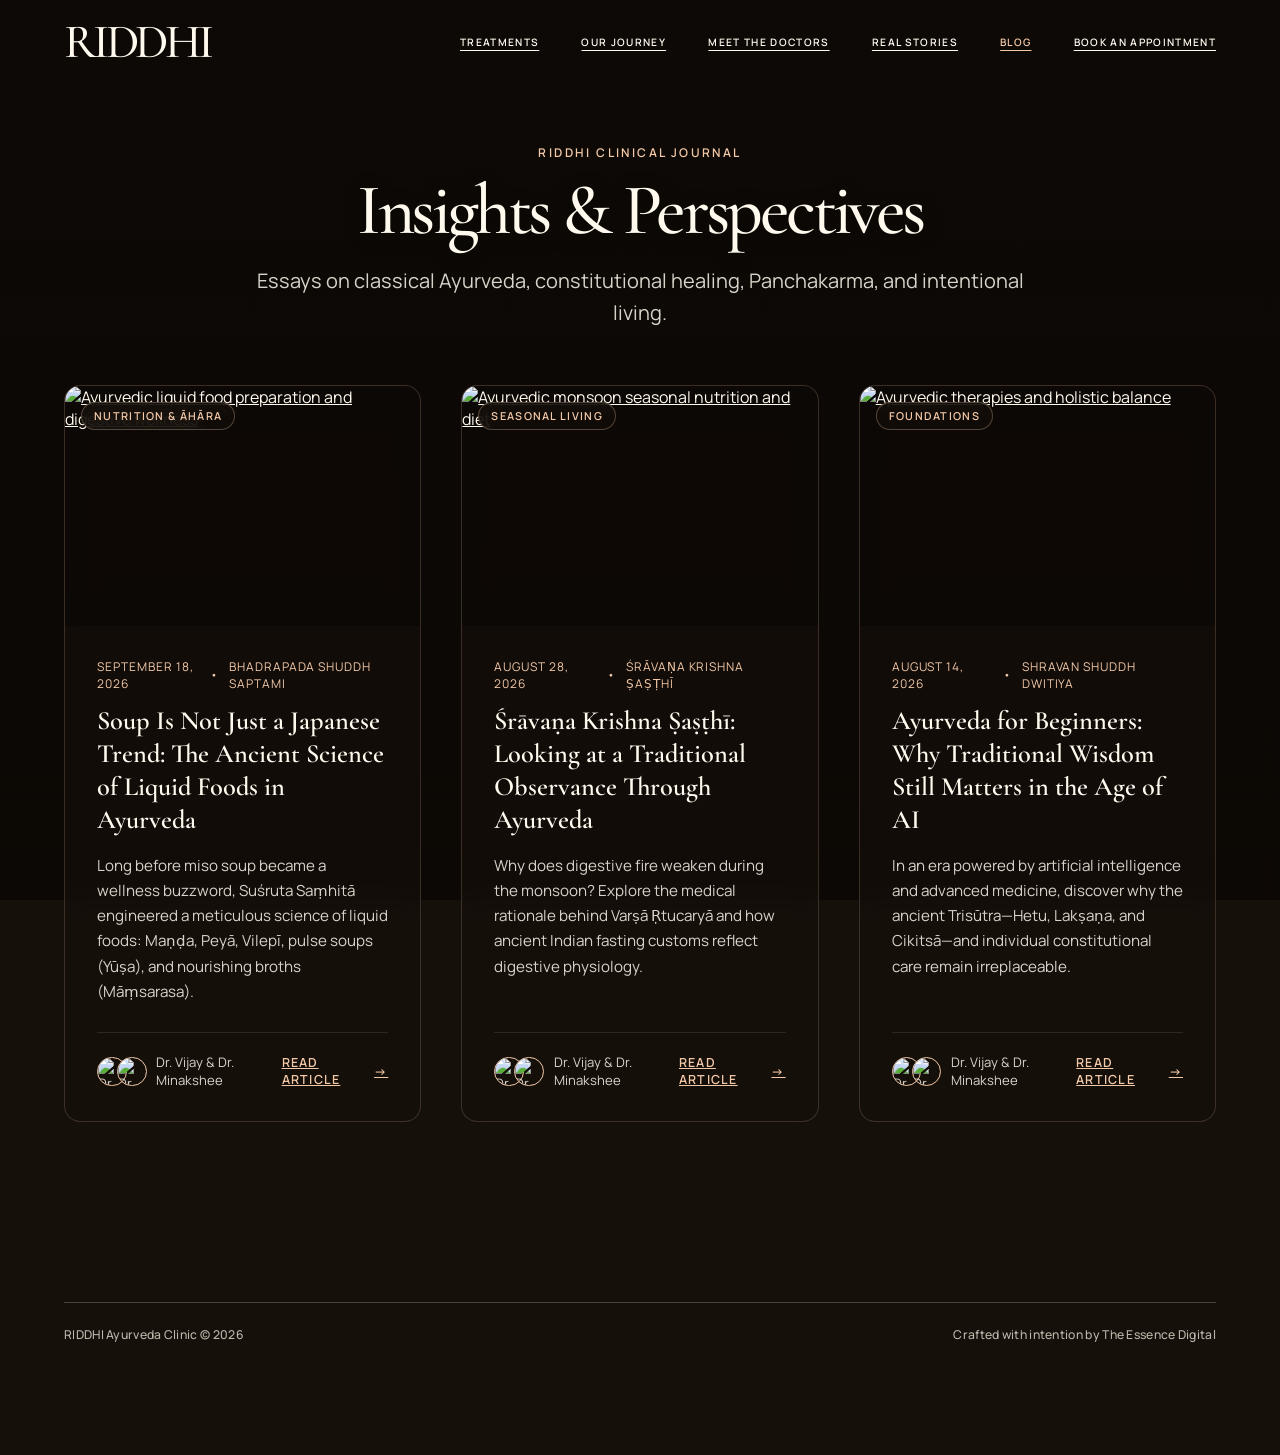
==== commit 640db4c8: "image change" ====
--- a/blogs.html
+++ b/blogs.html
@@ -110,7 +110,7 @@
         <!-- Article 1 (Newest) -->
         <article class="blog-card">
           <a href="blog/science-of-liquid-foods-in-ayurveda.html" class="blog-card-media" tabindex="-1" aria-hidden="true">
-            <img src="./assets/images/digestive-wellness.png" alt="Ayurvedic liquid food preparation and digestive wellness" loading="lazy" />
+            <img src="https://www.pexels.com/photo/close-up-shot-of-a-bowl-of-soup-12077976/" alt="Ayurvedic liquid food preparation and digestive wellness" loading="lazy" />
             <span class="blog-card-category">Nutrition &amp; Āhāra</span>
           </a>
           
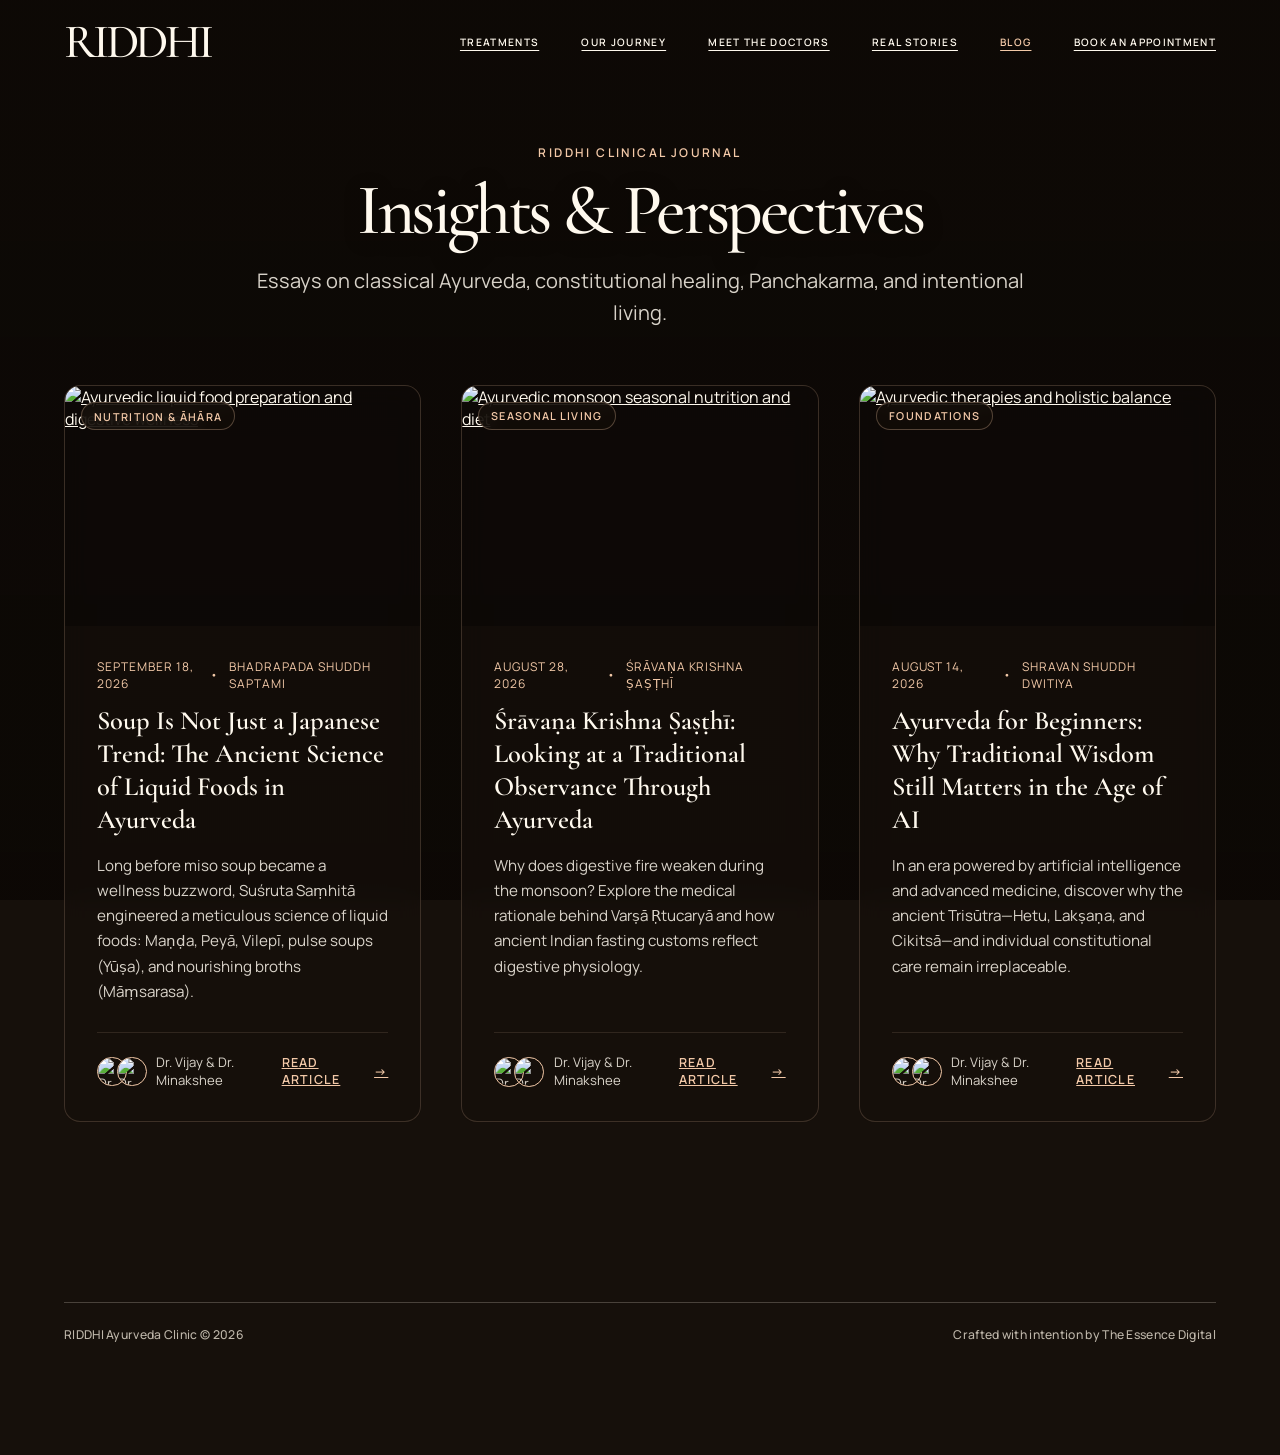
==== commit e2763425: "image change 2" ====
--- a/blogs.html
+++ b/blogs.html
@@ -110,7 +110,7 @@
         <!-- Article 1 (Newest) -->
         <article class="blog-card">
           <a href="blog/science-of-liquid-foods-in-ayurveda.html" class="blog-card-media" tabindex="-1" aria-hidden="true">
-            <img src="https://www.pexels.com/photo/close-up-shot-of-a-bowl-of-soup-12077976/" alt="Ayurvedic liquid food preparation and digestive wellness" loading="lazy" />
+            <img src="https://images.pexels.com/photos/12077976/pexels-photo-12077976.jpeg" alt="Ayurvedic liquid food preparation and digestive wellness" loading="lazy" />
             <span class="blog-card-category">Nutrition &amp; Āhāra</span>
           </a>
           
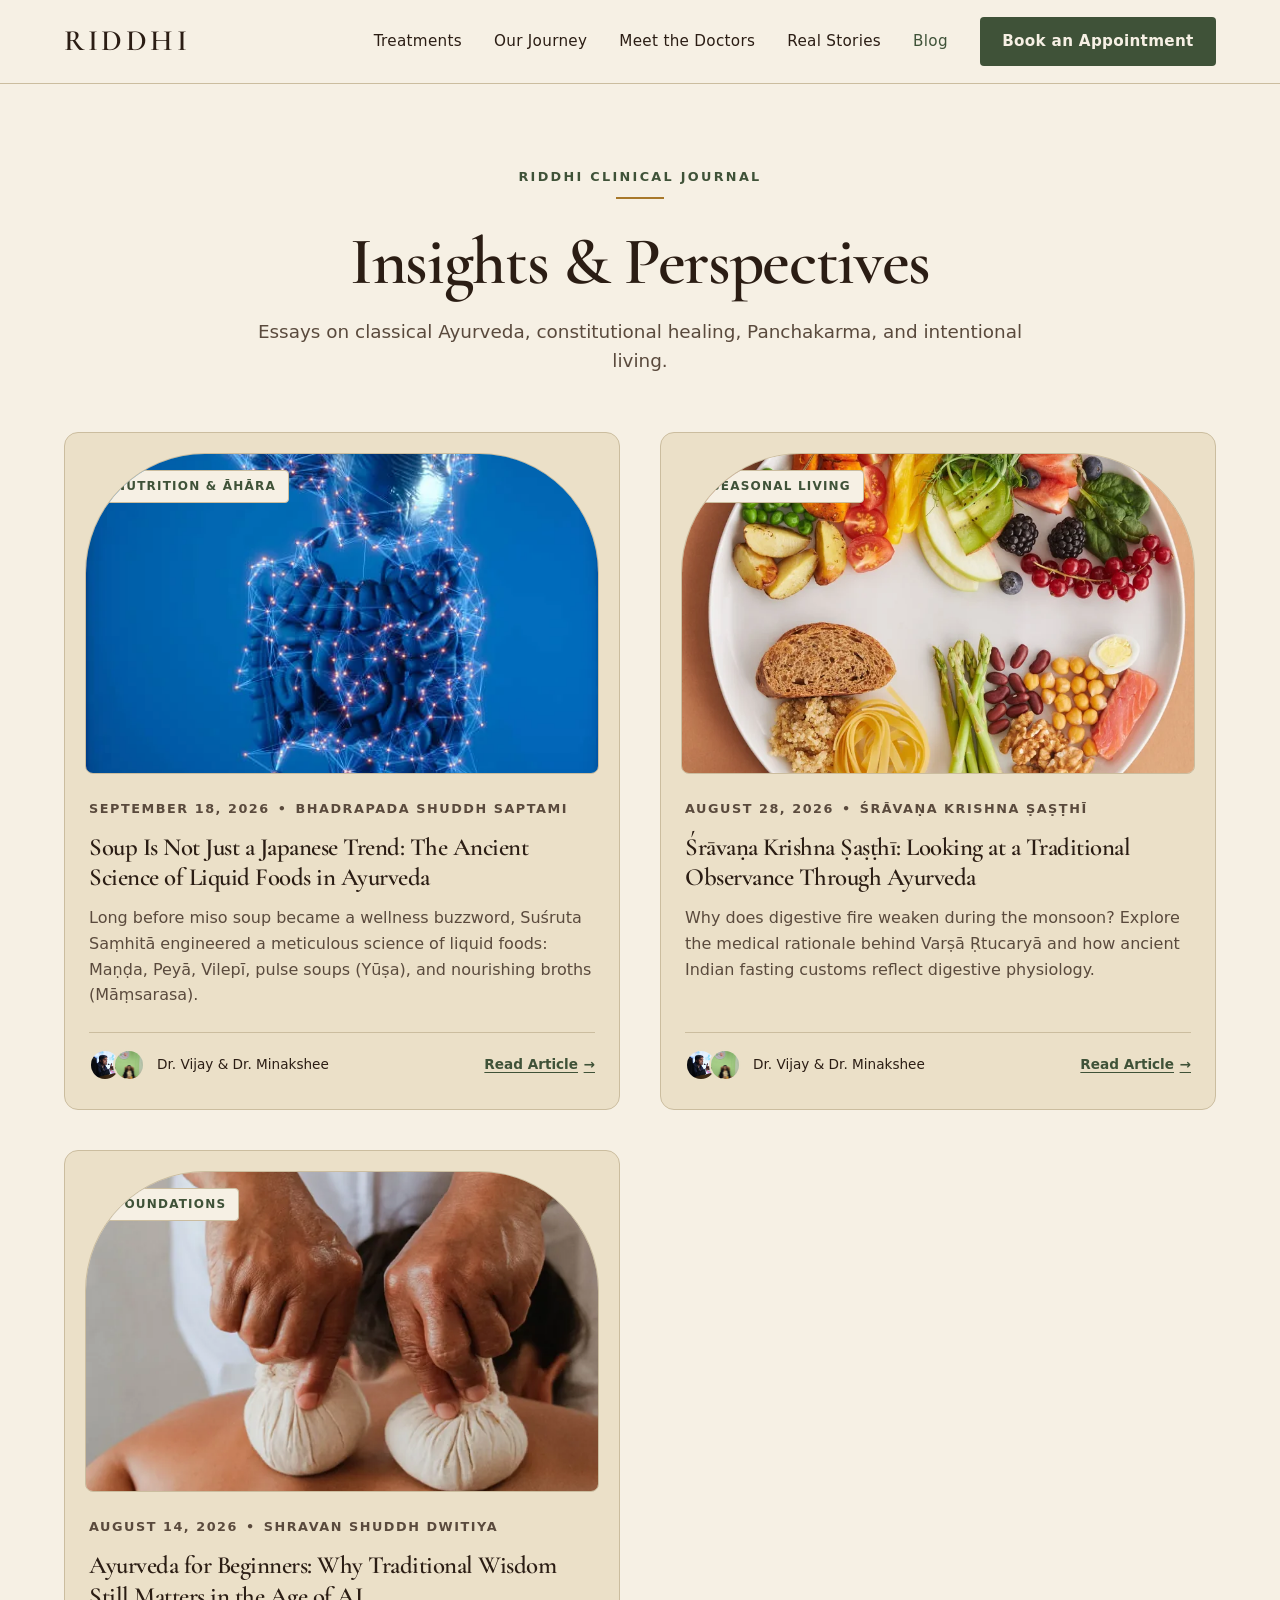
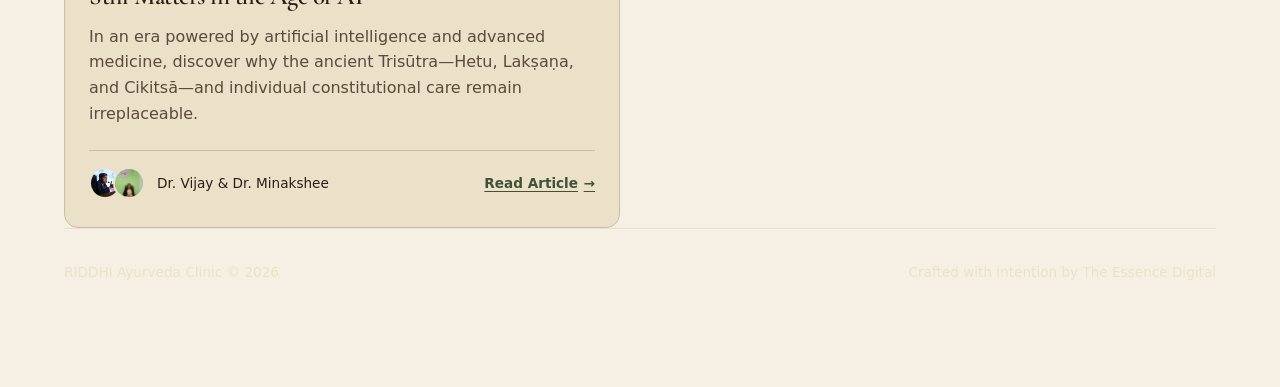
==== commit c0fe61aa: "overhaul tes 1" ====
--- a/blogs.html
+++ b/blogs.html
@@ -3,7 +3,7 @@
   <head>
     <meta charset="UTF-8" />
     <meta name="viewport" content="width=device-width, initial-scale=1" />
-    <meta name="theme-color" content="#18100d" />
+    <meta name="theme-color" content="#f6f0e4" />
     
     <title>Journal &amp; Insights — RIDDHI Ayurveda Clinic</title>
     <meta name="description" content="Read clinical insights, timeless philosophy, and practical guidance on classical Ayurveda, Panchakarma, nutrition, and holistic health from RIDDHI Ayurveda Clinic, Rajkot." />
@@ -14,13 +14,13 @@
     <meta property="og:url" content="https://riddhiayurveda.online/blogs.html" />
     <meta property="og:title" content="Journal &amp; Insights — RIDDHI Ayurveda Clinic" />
     <meta property="og:description" content="Clinical insights on classical Ayurveda, Panchakarma, and holistic living from Dr. Vijay Telang and Dr. Minakshee Vijay Telang." />
-    <meta property="og:image" content="https://riddhiayurveda.online/assets/images/panchakarma.png" />
+    <meta property="og:image" content="https://riddhiayurveda.online/assets/images/panchakarma.webp" />
 
     <!-- Twitter -->
     <meta name="twitter:card" content="summary_large_image" />
     <meta name="twitter:title" content="Journal &amp; Insights — RIDDHI Ayurveda Clinic" />
     <meta name="twitter:description" content="Clinical insights on classical Ayurveda, Panchakarma, and holistic living from Dr. Vijay Telang and Dr. Minakshee Vijay Telang." />
-    <meta name="twitter:image" content="https://riddhiayurveda.online/assets/images/panchakarma.png" />
+    <meta name="twitter:image" content="https://riddhiayurveda.online/assets/images/panchakarma.webp" />
 
     <!-- Schema.org JSON-LD -->
     <script type="application/ld+json">
@@ -70,14 +70,14 @@
     }
     </script>
 
-    <link rel="preconnect" href="https://fonts.googleapis.com" />
-    <link rel="preconnect" href="https://fonts.gstatic.com" crossorigin />
-    <link href="https://fonts.googleapis.com/css2?family=Cormorant+Garamond:ital,wght@0,500;0,600;0,700;1,600;1,700&amp;family=Manrope:wght@400;500;600&amp;display=swap" rel="stylesheet" />
+    <!-- Self-hosted font preloads -->
+    <link rel="preload" href="./assets/fonts/cormorant-garamond-600.woff2" as="font" type="font/woff2" crossorigin />
+    <link rel="preload" href="./assets/fonts/cormorant-garamond-500.woff2" as="font" type="font/woff2" crossorigin />
+
     <link rel="stylesheet" href="styles.css" />
   </head>
   <body>
-    <div class="blog-page-bg"></div>
-
+    <!-- Sticky Navigation Header -->
     <header class="site-header">
       <div class="brand-lockup">
         <a class="brand-wordmark" href="index.html" aria-label="RIDDHI home">RIDDHI</a>
@@ -100,17 +100,18 @@
     </header>
 
     <main class="blog-container">
-      <div class="blog-header">
+      <div class="blog-header fade-in">
         <span class="blog-eyebrow">RIDDHI CLINICAL JOURNAL</span>
+        <hr class="section-rule" />
         <h1 class="blog-title">Insights &amp; Perspectives</h1>
         <p class="blog-subtitle">Essays on classical Ayurveda, constitutional healing, Panchakarma, and intentional living.</p>
       </div>
 
-      <section class="blog-grid" aria-label="Articles">
+      <section class="blog-grid fade-in" aria-label="Articles">
         <!-- Article 1 (Newest) -->
         <article class="blog-card">
           <a href="blog/science-of-liquid-foods-in-ayurveda.html" class="blog-card-media" tabindex="-1" aria-hidden="true">
-            <img src="https://images.pexels.com/photos/12077976/pexels-photo-12077976.jpeg" alt="Ayurvedic liquid food preparation and digestive wellness" loading="lazy" />
+            <img src="./assets/images/digestive-wellness.webp" alt="Ayurvedic liquid food preparation and digestive wellness" width="490" height="612" loading="lazy" />
             <span class="blog-card-category">Nutrition &amp; Āhāra</span>
           </a>
           
@@ -122,7 +123,7 @@
             </div>
             
             <h2 class="blog-card-title">
-              <a href="blog/science-of-liquid-foods-in-ayurveda.html" style="text-decoration: none; color: inherit;">
+              <a href="blog/science-of-liquid-foods-in-ayurveda.html">
                 Soup Is Not Just a Japanese Trend: The Ancient Science of Liquid Foods in Ayurveda
               </a>
             </h2>
@@ -134,8 +135,8 @@
             <div class="blog-card-footer">
               <div class="blog-card-author">
                 <div class="blog-author-avatar-group">
-                  <img src="./assets/images/dr-vijay.jpg" alt="Dr. Vijay Telang" class="blog-author-avatar" />
-                  <img src="./assets/images/dr-minakshee.jpg" alt="Dr. Minakshee Vijay Telang" class="blog-author-avatar" />
+                  <img src="./assets/images/dr-vijay.webp" alt="Dr. Vijay Telang" width="32" height="32" class="blog-author-avatar" loading="lazy" />
+                  <img src="./assets/images/dr-minakshee.webp" alt="Dr. Minakshee Vijay Telang" width="32" height="32" class="blog-author-avatar" loading="lazy" />
                 </div>
                 <span>Dr. Vijay &amp; Dr. Minakshee</span>
               </div>
@@ -154,7 +155,7 @@
         <!-- Article 2 -->
         <article class="blog-card">
           <a href="blog/sravana-krishna-shashthi-monsoon-ayurveda.html" class="blog-card-media" tabindex="-1" aria-hidden="true">
-            <img src="./assets/images/diet-guidance.png" alt="Ayurvedic monsoon seasonal nutrition and diet" loading="lazy" />
+            <img src="./assets/images/diet-guidance.webp" alt="Ayurvedic monsoon seasonal nutrition and diet" width="799" height="1200" loading="lazy" />
             <span class="blog-card-category">Seasonal Living</span>
           </a>
           
@@ -166,7 +167,7 @@
             </div>
             
             <h2 class="blog-card-title">
-              <a href="blog/sravana-krishna-shashthi-monsoon-ayurveda.html" style="text-decoration: none; color: inherit;">
+              <a href="blog/sravana-krishna-shashthi-monsoon-ayurveda.html">
                 Śrāvaṇa Krishna Ṣaṣṭhī: Looking at a Traditional Observance Through Ayurveda
               </a>
             </h2>
@@ -178,8 +179,8 @@
             <div class="blog-card-footer">
               <div class="blog-card-author">
                 <div class="blog-author-avatar-group">
-                  <img src="./assets/images/dr-vijay.jpg" alt="Dr. Vijay Telang" class="blog-author-avatar" />
-                  <img src="./assets/images/dr-minakshee.jpg" alt="Dr. Minakshee Vijay Telang" class="blog-author-avatar" />
+                  <img src="./assets/images/dr-vijay.webp" alt="Dr. Vijay Telang" width="32" height="32" class="blog-author-avatar" loading="lazy" />
+                  <img src="./assets/images/dr-minakshee.webp" alt="Dr. Minakshee Vijay Telang" width="32" height="32" class="blog-author-avatar" loading="lazy" />
                 </div>
                 <span>Dr. Vijay &amp; Dr. Minakshee</span>
               </div>
@@ -198,7 +199,7 @@
         <!-- Article 3 -->
         <article class="blog-card">
           <a href="blog/ayurveda-for-beginners.html" class="blog-card-media" tabindex="-1" aria-hidden="true">
-            <img src="./assets/images/panchakarma.png" alt="Ayurvedic therapies and holistic balance" loading="lazy" />
+            <img src="./assets/images/panchakarma.webp" alt="Ayurvedic therapies and holistic balance" width="675" height="1200" loading="lazy" />
             <span class="blog-card-category">Foundations</span>
           </a>
           
@@ -210,7 +211,7 @@
             </div>
             
             <h2 class="blog-card-title">
-              <a href="blog/ayurveda-for-beginners.html" style="text-decoration: none; color: inherit;">
+              <a href="blog/ayurveda-for-beginners.html">
                 Ayurveda for Beginners: Why Traditional Wisdom Still Matters in the Age of AI
               </a>
             </h2>
@@ -222,8 +223,8 @@
             <div class="blog-card-footer">
               <div class="blog-card-author">
                 <div class="blog-author-avatar-group">
-                  <img src="./assets/images/dr-vijay.jpg" alt="Dr. Vijay Telang" class="blog-author-avatar" />
-                  <img src="./assets/images/dr-minakshee.jpg" alt="Dr. Minakshee Vijay Telang" class="blog-author-avatar" />
+                  <img src="./assets/images/dr-vijay.webp" alt="Dr. Vijay Telang" width="32" height="32" class="blog-author-avatar" loading="lazy" />
+                  <img src="./assets/images/dr-minakshee.webp" alt="Dr. Minakshee Vijay Telang" width="32" height="32" class="blog-author-avatar" loading="lazy" />
                 </div>
                 <span>Dr. Vijay &amp; Dr. Minakshee</span>
               </div>
--- a/styles.css
+++ b/styles.css
@@ -1,35 +1,121 @@
+/* ==========================================================================
+   RIDDHI AYURVEDA CLINIC — DESIGN SYSTEM & STYLESHEET
+   Refined Ayurvedic Classical Warmth & Architectural Typography
+   ========================================================================== */
+
+/* --------------------------------------------------------------------------
+   1. COLOR SYSTEM & CSS VARIABLES
+   Only these canonical tokens are permitted throughout the site.
+   -------------------------------------------------------------------------- */
 :root {
-  --ivory: #fff9ee;
-  --ivory-muted: rgba(255, 249, 238, 0.84);
-  --gold-accent: #f3c9a8;
-  --gold-glow: #e6b382;
-  --ink: #16100b;
-  --sans: "Manrope", "Helvetica Neue", Helvetica, Arial, sans-serif;
-  --serif: "Cormorant Garamond", "Iowan Old Style", "Baskerville", "Times New Roman", serif;
-  --page-padding: clamp(1.5rem, 5vw, 5.5rem);
+  --ivory: #f6f0e4;
+  --sandal: #ebe0c8;
+  --bark: #2b1d14;
+  --bark-soft: #5a4a3d;
+  --moss: #3f5238;
+  --moss-dark: #2f3f2a;
+  --gold: #a8782a;
+  --line: #cbbd9f;
+
+  --serif: "Cormorant Garamond", Georgia, serif;
+  --sans: system-ui, -apple-system, BlinkMacSystemFont, "Segoe UI", Roboto, sans-serif;
+
   --header-height: 5.25rem;
-}
-
-* { box-sizing: border-box; }
-
-html { background: var(--ink); scroll-behavior: smooth; }
+  --page-padding: clamp(1.25rem, 5vw, 5.5rem);
+  --section-padding: clamp(4rem, 8vw, 7.5rem);
+}
+
+/* --------------------------------------------------------------------------
+   2. SELF-HOSTED TYPOGRAPHY
+   -------------------------------------------------------------------------- */
+@font-face {
+  font-family: "Cormorant Garamond";
+  font-style: normal;
+  font-weight: 500;
+  font-display: swap;
+  src: url("./assets/fonts/cormorant-garamond-500.woff2") format("woff2");
+}
+
+@font-face {
+  font-family: "Cormorant Garamond";
+  font-style: normal;
+  font-weight: 600;
+  font-display: swap;
+  src: url("./assets/fonts/cormorant-garamond-600.woff2") format("woff2");
+}
+
+/* --------------------------------------------------------------------------
+   3. BASE & RESET
+   -------------------------------------------------------------------------- */
+*, *::before, *::after {
+  box-sizing: border-box;
+}
+
+html {
+  background-color: var(--ivory);
+  color: var(--bark);
+  font-size: 16px;
+  scroll-behavior: smooth;
+  -webkit-font-smoothing: antialiased;
+  -moz-osx-font-smoothing: grayscale;
+}
 
 body {
   margin: 0;
   min-width: 20rem;
-  background: transparent;
-  color: var(--ivory);
-  font-family: var(--sans);
-  overscroll-behavior-y: none;
-}
-
-a { color: inherit; }
-
-section[id] {
-  scroll-margin-top: 0;
-  scroll-snap-align: start;
-}
-
+  background-color: var(--ivory);
+  color: var(--bark);
+  font-family: var(--sans);
+  font-size: 1.125rem; /* 18px */
+  line-height: 1.7;
+  overflow-x: hidden;
+}
+
+img, picture, svg, video {
+  display: block;
+  max-width: 100%;
+}
+
+a {
+  color: var(--moss);
+  text-decoration: none;
+  transition: color 0.2s ease;
+}
+
+a:hover {
+  color: var(--moss-dark);
+}
+
+/* Body text links must be underlined for accessibility */
+p a, .article-prose a, .philosophy-body a:not(.primary-action), .doctor-bio a {
+  text-decoration: underline;
+  text-underline-offset: 3px;
+}
+
+h1, h2, h3, h4, h5, h6 {
+  margin: 0 0 1rem;
+  font-family: var(--serif);
+  font-weight: 600;
+  line-height: 1.15;
+  letter-spacing: -0.02em;
+  color: var(--bark);
+}
+
+p {
+  margin: 0 0 1.5rem;
+}
+
+p:last-child {
+  margin-bottom: 0;
+}
+
+/* Accessibility: Focus outlines */
+:focus-visible {
+  outline: 2px solid var(--moss);
+  outline-offset: 3px;
+}
+
+/* Accessible hidden content */
 .sr-only {
   position: absolute;
   width: 1px;
@@ -42,2250 +128,1478 @@
   border: 0;
 }
 
-/* Fixed Cinematic Background System */
-.fixed-bg-container {
-  position: fixed;
-  inset: 0;
-  z-index: -1;
-  width: 100vw;
-  height: 100vh;
-  height: 100svh;
-  height: 100dvh;
-  height: 100lvh;
+/* --------------------------------------------------------------------------
+   4. BUTTONS & SHARED ACTIONS
+   -------------------------------------------------------------------------- */
+.primary-action {
+  display: inline-flex;
+  align-items: center;
+  justify-content: center;
+  min-height: 48px;
+  padding: 0.85rem 2rem;
+  background-color: var(--moss);
+  color: var(--ivory) !important;
+  font-family: var(--sans);
+  font-size: 0.95rem;
+  font-weight: 600;
+  letter-spacing: 0.04em;
+  border-radius: 4px;
+  border: 1px solid var(--moss);
+  text-decoration: none !important;
+  cursor: pointer;
+  transition: background-color 0.2s ease, border-color 0.2s ease, transform 0.2s ease;
+}
+
+.primary-action:hover,
+.primary-action:focus-visible {
+  background-color: var(--moss-dark);
+  border-color: var(--moss-dark);
+  color: var(--ivory) !important;
+}
+
+/* --------------------------------------------------------------------------
+   5. SIGNATURE ARCHED FRAMES & SHAPE LANGUAGE
+   -------------------------------------------------------------------------- */
+.arch-frame {
+  border-radius: 140px 140px 12px 12px;
   overflow: hidden;
-  pointer-events: none;
-  background-color: var(--ink);
-}
-
-.fixed-bg-slide {
-  position: absolute;
-  inset: 0;
+  border: 1px solid var(--line);
+  background-color: var(--sandal);
+}
+
+.arch-frame img {
   width: 100%;
   height: 100%;
+  object-fit: cover;
+}
+
+/* --------------------------------------------------------------------------
+   6. SECTION HEADERS & LABELS
+   -------------------------------------------------------------------------- */
+.section-header {
+  text-align: center;
+  max-width: 44rem;
+  margin: 0 auto 3.5rem;
+}
+
+.section-label {
+  display: block;
+  font-family: var(--sans);
+  font-size: 0.8rem;
+  font-weight: 600;
+  letter-spacing: 0.18em;
+  text-transform: uppercase;
+  color: var(--moss);
+  margin-bottom: 0.6rem;
+}
+
+.section-rule {
+  width: 48px;
+  height: 2px;
+  background-color: var(--gold);
+  border: none;
+  margin: 0.5rem auto 1.5rem;
+}
+
+.section-rule--left {
+  margin: 0.5rem 0 1.5rem;
+}
+
+.section-title {
+  font-size: clamp(2.4rem, 6vw, 3.75rem);
+  color: var(--bark);
+  margin-bottom: 1rem;
+}
+
+.section-subtitle {
+  font-size: 1.15rem;
+  line-height: 1.6;
+  color: var(--bark-soft);
+  margin: 0 auto;
+}
+
+/* Subtle separator between plain sections */
+.plain-divider {
+  width: 100%;
+  display: flex;
+  align-items: center;
+  justify-content: center;
+  padding: 0;
+  margin: 0;
+}
+
+.plain-divider-rule {
+  width: 80px;
+  height: 1px;
+  background-color: var(--line);
+  border: none;
+  margin: 0 auto;
+}
+
+/* --------------------------------------------------------------------------
+   7. ANIMATIONS (INTERSECTION OBSERVER RISE & FADE)
+   -------------------------------------------------------------------------- */
+.fade-in {
   opacity: 0;
-  visibility: hidden;
-  will-change: opacity;
-  transition: opacity 800ms cubic-bezier(0.4, 0, 0.2, 1), visibility 0s linear 800ms;
-}
-
-.fixed-bg-slide.is-active {
+  transform: translateY(16px);
+  transition: opacity 0.6s ease, transform 0.6s ease;
+}
+
+.fade-in.is-visible {
   opacity: 1;
-  visibility: visible;
-  transition: opacity 800ms cubic-bezier(0.4, 0, 0.2, 1), visibility 0s linear 0s;
-}
-
-.fixed-bg-slide::after {
-  position: absolute;
-  inset: 0;
-  z-index: 1;
-  pointer-events: none;
-  content: "";
-  background: linear-gradient(
-    180deg,
-    rgba(12, 8, 5, 0.58) 0%,
-    rgba(12, 8, 5, 0.46) 50%,
-    rgba(12, 8, 5, 0.65) 100%
-  );
-}
-
-.fixed-bg-slide .bg-img {
-  position: absolute;
-  top: -5%;
-  left: 0;
-  width: 100%;
-  height: 110%;
-  object-fit: cover;
-  object-position: center;
-  will-change: transform;
-  transform: translate3d(0, 0, 0);
-}
-
-.fixed-bg-slide .hero-bg {
-  object-position: 52% center;
-  filter: brightness(1.05) contrast(1.06) saturate(0.9) sepia(0.055) hue-rotate(-2deg);
-}
-
-.fixed-bg-slide .philosophy-bg {
-  object-position: 44% 40%;
-  filter: brightness(1.01) contrast(0.94) saturate(0.56) sepia(0.035) hue-rotate(-2deg);
-}
-
-.fixed-bg-slide .treatments-bg {
-  object-position: center 65%;
-  filter: brightness(0.98) contrast(1.02);
-}
-
-.fixed-bg-slide .journey-bg {
-  object-position: center 47%;
-  filter: brightness(0.86) contrast(1.03) saturate(0.86) sepia(0.075);
-}
-
-.fixed-bg-slide .contact-bg {
-  object-position: center 48%;
-  filter: blur(8px) brightness(0.52) contrast(1.1) saturate(0.85);
-  transform: scale(1.05);
-}
-
-
-
-.hero {
-  isolation: isolate;
-  position: relative;
-  display: flex;
-  min-height: 100vh;
-  min-height: 100svh;
-  min-height: 100dvh;
-  min-height: 100lvh;
-  overflow: hidden;
-  background: transparent;
-}
-
-
-
-.hero::after {
-  display: none;
-}
-
+  transform: translateY(0);
+}
+
+@media (prefers-reduced-motion: reduce) {
+  html {
+    scroll-behavior: auto;
+  }
+  .fade-in {
+    opacity: 1 !important;
+    transform: none !important;
+    transition: none !important;
+  }
+  .care-card, .primary-action {
+    transition: none !important;
+  }
+}
+
+/* --------------------------------------------------------------------------
+   8. NAVIGATION HEADER
+   Ivory bar with thin --line bottom border, serif RIDDHI wordmark,
+   and solid moss "Book an Appointment" button.
+   -------------------------------------------------------------------------- */
 .site-header {
-  position: absolute;
-  z-index: 2;
+  position: sticky;
   top: 0;
   left: 0;
+  right: 0;
+  z-index: 100;
+  height: var(--header-height);
+  background-color: var(--ivory);
+  border-bottom: 1px solid var(--line);
   display: flex;
   align-items: center;
   justify-content: space-between;
-  width: 100%;
-  min-height: var(--header-height);
   padding: 0 var(--page-padding);
 }
 
 .brand-lockup {
   display: flex;
   align-items: center;
-  gap: clamp(0.75rem, 2.2vw, 1.5rem);
-  min-width: 0;
 }
 
 .brand-wordmark {
-  display: block;
-  color: var(--ivory);
   font-family: var(--serif);
-  font-size: clamp(2rem, 8.2vw, 2.65rem);
+  font-size: 1.85rem;
+  font-weight: 600;
+  letter-spacing: 0.12em;
+  color: var(--bark) !important;
+  text-decoration: none !important;
+}
+
+.desktop-nav {
+  display: none;
+  align-items: center;
+  gap: 2rem;
+}
+
+@media (min-width: 62rem) {
+  .desktop-nav {
+    display: flex;
+  }
+}
+
+.desktop-nav a {
+  font-family: var(--sans);
+  font-size: 0.95rem;
   font-weight: 500;
-  letter-spacing: -0.075em;
-  line-height: 0.86;
+  letter-spacing: 0.02em;
+  color: var(--bark);
   text-decoration: none;
-  text-rendering: optimizeLegibility;
-}
-
-.brand-wordmark--menu { font-size: clamp(2rem, 8vw, 2.5rem); }
-
-.desktop-nav { display: none; }
-
+  position: relative;
+  padding: 0.25rem 0;
+  transition: color 0.2s ease;
+}
+
+.desktop-nav a:hover,
+.desktop-nav a.is-active {
+  color: var(--moss);
+}
+
+.desktop-nav a[href*="wa.me"] {
+  background-color: var(--moss);
+  color: var(--ivory) !important;
+  padding: 0.75rem 1.4rem;
+  border-radius: 4px;
+  min-height: 48px;
+  display: inline-flex;
+  align-items: center;
+  justify-content: center;
+  font-weight: 600;
+  transition: background-color 0.2s ease;
+}
+
+.desktop-nav a[href*="wa.me"]:hover {
+  background-color: var(--moss-dark);
+}
+
+/* Mobile Menu Button */
 .menu-button {
-  display: grid;
-  place-content: center;
-  gap: 0.43rem;
-  width: 2.75rem;
-  height: 2.75rem;
+  display: flex;
+  flex-direction: column;
+  justify-content: center;
+  align-items: center;
+  gap: 6px;
+  width: 48px;
+  height: 48px;
+  background: transparent;
+  border: 1px solid var(--line);
+  border-radius: 4px;
   padding: 0;
-  color: var(--ivory);
-  border: 0;
-  background: transparent;
   cursor: pointer;
+  color: var(--bark);
+}
+
+@media (min-width: 62rem) {
+  .menu-button {
+    display: none;
+  }
 }
 
 .menu-button span:not(.sr-only) {
   display: block;
-  width: 1.75rem;
-  height: 1.5px;
-  background: currentColor;
-  transition: transform 180ms ease;
-}
-
-.menu-button[aria-expanded="true"] span:nth-child(2) { transform: translateY(0.23rem) rotate(45deg); }
-.menu-button[aria-expanded="true"] span:nth-child(3) { transform: translateY(-0.23rem) rotate(-45deg); }
-
+  width: 22px;
+  height: 2px;
+  background-color: var(--bark);
+  transition: transform 0.2s ease, opacity 0.2s ease;
+}
+
+/* Full-width mobile menu panel */
 .mobile-menu {
   position: fixed;
-  z-index: 1000;
-  inset: 0;
-  display: flex;
-  width: 100%;
+  top: 0;
+  left: 0;
+  right: 0;
+  bottom: 0;
+  background-color: var(--ivory);
+  z-index: 200;
+  display: flex;
   flex-direction: column;
-  min-height: 100vh;
-  min-height: 100svh;
-  min-height: 100dvh;
-  min-height: 100lvh;
-  padding: max(0.75rem, env(safe-area-inset-top)) var(--page-padding) max(2.1rem, env(safe-area-inset-bottom));
-  color: var(--ivory);
-  background: #0e180f;
-  opacity: 0;
-  transform: translateX(100%);
-  visibility: hidden;
-  transition: transform 480ms cubic-bezier(.22, .8, .22, 1), opacity 420ms ease, visibility 0s linear 480ms;
-}
-
-.mobile-menu[hidden] { display: none; }
+  padding: 1.5rem var(--page-padding) 2.5rem;
+  transform: translateY(-100%);
+  transition: transform 0.3s cubic-bezier(0.2, 0, 0.2, 1);
+  overflow-y: auto;
+}
 
 .mobile-menu.is-open {
-  opacity: 1;
-  transform: translateX(0);
-  visibility: visible;
-  transition: transform 480ms cubic-bezier(.22, .8, .22, 1), opacity 420ms ease;
+  transform: translateY(0);
 }
 
 .mobile-menu__top {
   display: flex;
   align-items: center;
   justify-content: space-between;
-  min-height: var(--header-height);
-}
-
-.mobile-menu__links {
-  display: grid;
-  gap: clamp(1.45rem, 4vh, 2.4rem);
-  align-content: center;
-  flex: 1;
-  padding: 2.5rem 0 5rem;
-}
-
-.mobile-menu__links a {
-  display: inline-flex;
-  align-items: center;
-  width: fit-content;
-  min-height: 2.75rem;
-  padding: 0.45rem 0;
-  font-size: clamp(1.4rem, 7vw, 1.9rem);
-  font-weight: 400;
-  letter-spacing: -0.035em;
-  line-height: 1.1;
-  text-decoration: none;
-  text-transform: uppercase;
-}
-
-.mobile-menu__primary {
-  display: inline-flex;
-  align-items: center;
-  gap: 0.8rem;
-  margin-top: 0.75rem;
-  padding-bottom: 0.6rem !important;
-  border-bottom: 1px solid currentColor;
-  font-family: var(--serif);
-  font-size: clamp(1.55rem, 7.7vw, 2.05rem) !important;
-  font-style: italic;
-  text-transform: none !important;
+  height: calc(var(--header-height) - 1.5rem);
+  border-bottom: 1px solid var(--line);
+  padding-bottom: 1rem;
+  margin-bottom: 2rem;
 }
 
 .menu-close {
+  display: flex;
+  align-items: center;
+  justify-content: center;
+  width: 48px;
+  height: 48px;
+  background: transparent;
+  border: 1px solid var(--line);
+  border-radius: 4px;
+  cursor: pointer;
   position: relative;
-  width: 2.75rem;
-  height: 2.75rem;
-  padding: 0;
-  color: var(--ivory);
-  border: 0;
-  background: transparent;
-  cursor: pointer;
 }
 
 .menu-close span {
   position: absolute;
-  top: 50%;
-  left: 50%;
-  width: 1.7rem;
-  height: 1px;
-  background: currentColor;
-}
-
-.menu-close span:first-child { transform: translate(-50%, -50%) rotate(45deg); }
-.menu-close span:last-child { transform: translate(-50%, -50%) rotate(-45deg); }
-
-body.menu-is-open {
-  overflow: hidden;
-  overscroll-behavior: none;
-}
-
-html:has(body.menu-is-open) {
-  overflow: hidden;
-  overscroll-behavior: none;
-}
-
-.mobile-menu a,
-.desktop-nav a,
-.text-action {
-  text-underline-offset: 0.35em;
+  width: 20px;
+  height: 2px;
+  background-color: var(--bark);
+}
+
+.menu-close span:first-of-type {
+  transform: rotate(45deg);
+}
+
+.menu-close span:last-of-type {
+  transform: rotate(-45deg);
+}
+
+.mobile-menu__links {
+  display: flex;
+  flex-direction: column;
+  gap: 1.25rem;
+}
+
+.mobile-menu__links a {
+  font-family: var(--serif);
+  font-size: 1.6rem;
+  color: var(--bark);
+  text-decoration: none;
+  padding: 0.5rem 0;
+  border-bottom: 1px solid rgba(203, 189, 159, 0.4);
+}
+
+.mobile-menu__links a:hover {
+  color: var(--moss);
+}
+
+.mobile-menu__links a.mobile-menu__primary {
+  font-family: var(--sans);
+  font-size: 1rem;
+  margin-top: 1rem;
+  background-color: var(--moss);
+  color: var(--ivory) !important;
+  min-height: 48px;
+  display: flex;
+  align-items: center;
+  justify-content: center;
+  border-radius: 4px;
+  border: none;
+}
+
+/* --------------------------------------------------------------------------
+   9. HERO SECTION (#top)
+   Background photo ONLY in hero. Warm bark overlay at 35% opacity.
+   Smooth 120px fade into --ivory at bottom.
+   Calm solid-color text panel in --ivory for pristine readability.
+   -------------------------------------------------------------------------- */
+.hero {
+  position: relative;
+  min-height: 88vh;
+  display: flex;
+  align-items: center;
+  padding: calc(var(--header-height) * 0.5) var(--page-padding) var(--section-padding);
+  background:
+    linear-gradient(
+      180deg,
+      rgba(43, 29, 20, 0.35) 0%,
+      rgba(43, 29, 20, 0.35) calc(100% - 120px),
+      var(--ivory) 100%
+    ),
+    url("./assets/images/hero.webp") center / cover no-repeat;
 }
 
 .hero__content {
   position: relative;
   z-index: 2;
-  align-self: flex-end;
-  width: min(100%, 58rem);
-  padding: 0 var(--page-padding) max(18vh, env(safe-area-inset-bottom));
-}
-
-.eyebrow {
-  margin: 0 0 1rem;
-  color: var(--gold-accent);
-  font-size: 1rem;
-  font-weight: 600;
-  letter-spacing: 0.18em;
-  line-height: 1.25;
-  text-transform: uppercase;
-  text-shadow: 0 2px 8px rgba(0, 0, 0, 0.4);
-}
-
-h1 {
-  margin: 0;
-  color: var(--ivory);
-  font-family: var(--serif);
-  font-size: clamp(5rem, 18.2vw, 7.7rem);
-  font-weight: 500;
-  letter-spacing: -0.05em;
-  line-height: 0.94;
-  text-shadow: 0 4px 20px rgba(0, 0, 0, 0.4);
+  max-width: 38rem;
+  background-color: rgba(246, 240, 228, 0.94);
+  padding: clamp(2rem, 5vw, 3.5rem);
+  border: 1px solid var(--line);
+  border-radius: 8px;
+  margin-top: 2rem;
+}
+
+.hero h1 {
+  font-size: clamp(3rem, 7.5vw, 5.25rem);
+  line-height: 1.05;
+  letter-spacing: -0.03em;
+  color: var(--bark);
+  margin-bottom: 1.25rem;
 }
 
 .hero__statement {
-  margin: 1.75rem 0 0;
-  color: var(--ivory-muted);
-  font-size: clamp(1.54rem, 5.88vw, 1.89rem);
-  font-weight: 400;
-  letter-spacing: -0.015em;
-  line-height: 1.48;
-  text-shadow: 0 2px 10px rgba(0, 0, 0, 0.35);
-}
-
-.hero__actions {
-  display: flex;
-  flex-wrap: wrap;
-  align-items: center;
-  gap: 1.2rem 1.45rem;
-  margin-top: 2.25rem;
-}
-
-.primary-action {
-  display: inline-flex;
-  align-items: center;
-  justify-content: center;
-  gap: 0.9rem;
-  min-width: 13rem;
-  min-height: 3.5rem;
-  padding: 0.9rem 1.75rem;
-  color: var(--ivory);
-  border: 1px solid rgba(243, 201, 168, 0.45);
-  border-radius: 9999px;
-  background: rgba(22, 16, 11, 0.45);
-  backdrop-filter: blur(12px);
-  -webkit-backdrop-filter: blur(12px);
-  font-size: 0.7rem;
-  font-weight: 600;
-  letter-spacing: 0.16em;
-  text-align: center;
-  text-decoration: none;
-  text-transform: uppercase;
-  box-shadow: 0 4px 18px rgba(0, 0, 0, 0.25);
-  transition: transform 250ms ease, background-color 250ms ease, border-color 250ms ease, color 250ms ease, box-shadow 250ms ease;
-}
-
-.primary-action:hover,
-.primary-action:focus-visible {
-  transform: translateY(-2px);
-  color: var(--ink);
-  border-color: var(--gold-accent);
-  background: var(--gold-accent);
-  box-shadow: 0 8px 24px rgba(243, 201, 168, 0.3);
-}
-
-.primary-action span { font-size: 1rem; line-height: 0; }
-.text-action { font-size: 0.68rem; font-weight: 600; letter-spacing: 0.14em; text-transform: uppercase; }
-
-.section-back-top {
-  display: inline-flex;
-  align-items: center;
-  gap: 0.5rem;
-  min-height: 2.75rem;
-  padding: 0.5rem 1.1rem;
-  border: 1px solid rgba(255, 248, 233, 0.2);
-  border-radius: 9999px;
-  background: rgba(22, 16, 11, 0.35);
-  backdrop-filter: blur(8px);
-  font: 600 0.66rem/1 var(--sans);
-  letter-spacing: 0.16em;
-  text-decoration: none;
-  text-transform: uppercase;
-  transition: transform 200ms ease, border-color 200ms ease, background-color 200ms ease;
-}
-
-.section-back-top span { font-size: 1rem; line-height: 0; }
-.section-back-top:hover,
-.section-back-top:focus-visible {
-  transform: translateY(-2px);
-  border-color: var(--gold-accent);
-  background: rgba(22, 16, 11, 0.65);
-}
-.section-back-top--ink { color: var(--ivory); }
-.section-back-top--light { color: var(--ivory); }
-
-.primary-action:hover,
-.primary-action:focus-visible {
-  color: var(--ink);
-  background: var(--ivory);
-}
-
-:focus-visible { outline: 2px solid var(--ivory); outline-offset: 4px; }
-
+  font-size: clamp(1.15rem, 2.5vw, 1.4rem);
+  line-height: 1.5;
+  color: var(--bark-soft);
+  margin-bottom: 0;
+}
+
+/* --------------------------------------------------------------------------
+   10. PHILOSOPHY SECTION (#philosophy)
+   Plain solid --ivory background. Arched-top philosophy illustration.
+   -------------------------------------------------------------------------- */
 .philosophy-section {
-  position: relative;
-  isolation: isolate;
-  display: flex;
-  flex-direction: column;
-  justify-content: flex-end;
-  min-height: 100vh;
-  min-height: 100svh;
-  min-height: 100dvh;
-  min-height: 100lvh;
-  overflow: hidden;
-  padding: 0 var(--page-padding) max(18vh, env(safe-area-inset-bottom));
-  color: var(--ivory);
-  background: transparent;
-}
-
-.philosophy-inner {
-  position: relative;
-  z-index: 1;
-  width: min(100%, 76rem);
+  background-color: var(--ivory);
+  padding: var(--section-padding) var(--page-padding);
+  border-bottom: 1px solid var(--line);
+}
+
+.philosophy-layout {
+  max-width: 72rem;
   margin: 0 auto;
-}
-
-.philosophy-heading-group { max-width: 34rem; }
-
-.philosophy-eyebrow {
-  margin: 0 0 clamp(1rem, 4vw, 1.4rem);
-  color: var(--gold-accent);
-  font-size: 0.72rem;
-  font-weight: 600;
-  letter-spacing: 0.18em;
-  line-height: 1.25;
-  text-transform: uppercase;
-  text-shadow: 0 1px 8px rgba(0, 0, 0, 0.9);
-}
-
-.philosophy-title {
-  margin: 0;
-  color: var(--ivory);
-  font-family: var(--serif);
-  font-size: clamp(3.2rem, 12vw, 4.85rem);
-  font-weight: 400;
-  letter-spacing: -0.05em;
-  line-height: 0.96;
-  text-shadow: 0 3px 18px rgba(0, 0, 0, 0.85);
-}
-
-.philosophy-body {
-  max-width: 36rem;
-  margin-top: clamp(2rem, 5vw, 3.5rem);
-  padding-top: 0;
-}
-
-.philosophy-body p {
-  margin: 0;
-  color: var(--ivory);
-}
-
-.philosophy-support {
-  max-width: 31rem;
-  font-family: var(--serif);
-  font-size: clamp(1.6rem, 6vw, 2.15rem);
-  font-weight: 500;
-  letter-spacing: -0.025em;
-  line-height: 1.28;
-  text-shadow: 0 2px 14px rgba(0, 0, 0, 0.85);
-}
-
-.philosophy-body .philosophy-closing {
-  max-width: 33rem;
-  margin-top: clamp(1.5rem, 5vw, 2.25rem);
-  color: var(--ivory-muted);
-  font-family: var(--sans);
-  font-size: clamp(1.02rem, 3.5vw, 1.2rem);
-  font-weight: 400;
-  letter-spacing: -0.012em;
-  line-height: 1.62;
-  text-shadow: 0 2px 10px rgba(0, 0, 0, 0.8);
-}
-
-.philosophy-actions {
-  display: flex;
-  flex-wrap: wrap;
-  margin-top: clamp(2rem, 6vw, 2.75rem);
-}
-
-.philosophy-action {
-  color: var(--ivory);
-  border-color: var(--gold-accent);
-  background: rgba(22, 16, 11, 0.55);
-  backdrop-filter: blur(8px);
-}
-
-.philosophy-action:hover,
-.philosophy-action:focus-visible {
-  color: var(--ink);
-  background: var(--gold-accent);
-}
-
-.philosophy-body .section-back-top { margin-top: clamp(2rem, 8vw, 2.75rem); }
-
-@media (max-width: 47.9375rem) {
-  :root {
-    --page-padding: clamp(1.25rem, 4.5vw, 1.65rem);
-    --header-height: 4.5rem;
-  }
-
-  .hero__content {
-    padding-bottom: max(13vh, env(safe-area-inset-bottom));
-  }
-
-  .eyebrow {
-    margin-bottom: 0.5rem;
-    font-size: 0.95rem;
-    letter-spacing: 0.16em;
-  }
-
-  h1 {
-    font-size: clamp(3.36rem, 11.9vw, 4.48rem);
-    line-height: 1.02;
-  }
-
-  .hero__statement {
-    max-width: 28rem;
-    margin-top: 1.1rem;
-    font-size: clamp(1.4rem, 5.32vw, 1.61rem);
-    line-height: 1.45;
-  }
-
-  .hero__actions {
-    margin-top: 1.75rem;
-  }
-
-  .primary-action {
-    min-width: 11.5rem;
-    min-height: 3.15rem;
-    padding: 0.75rem 1.35rem;
-    font-size: 0.66rem;
-  }
-
-  .contact-section {
-    padding-top: 40vh;
-    padding-bottom: 3.5rem;
-  }
-
-  .philosophy-title,
-  .care-section__title,
-  .journey-title,
-  .doctors-title,
-  .contact-title {
-    font-size: clamp(2.5rem, 7.5vw, 2.85rem) !important;
-    line-height: 1.02 !important;
-  }
-
-  .philosophy-body {
-    margin-top: 1.5rem;
-  }
-
-  .philosophy-support {
-    font-size: clamp(1.3rem, 4.8vw, 1.6rem);
-    line-height: 1.35;
-  }
-
-  .philosophy-body .philosophy-closing {
-    margin-top: 1.5rem;
-    font-size: 0.98rem;
-    line-height: 1.55;
-  }
-
-  .doctor-card {
-    border-radius: 1.15rem;
-  }
-
-  .doctor-photo {
-    height: clamp(13rem, 42vw, 16rem);
-  }
-
-  .doctor-description {
-    padding: 1.35rem 1.25rem 1.5rem;
-  }
-
-  .doctor-name {
-    font-size: clamp(1.75rem, 6vw, 2.25rem);
-  }
-
-  .doctor-role {
-    margin-top: 0.5rem;
-    font-size: 0.72rem;
-  }
-
-  .doctor-credentials {
-    font-size: 0.85rem;
-  }
-
-  .doctor-bio {
-    margin-top: 1rem;
-    font-size: 0.94rem;
-    line-height: 1.55;
-  }
-
-  .doctor-availability {
-    margin-top: 1.35rem;
-    padding: 0.85rem 1.1rem;
-    font-size: 0.86rem;
-  }
-}
-
-@media (max-width: 20rem) {
-  .hero__image { object-position: 50% center; }
-  .philosophy__image { object-position: 42% 36%; }
-}
-
-@media (min-width: 20.0625rem) and (max-width: 22.5rem) {
-  .hero__image { object-position: 52% center; }
-  .philosophy__image { object-position: 43% 38%; }
-}
-
-@media (min-width: 22.5625rem) and (max-width: 23.4375rem) {
-  .hero__image { object-position: 53% center; }
-  .philosophy__image { object-position: 44% 39%; }
-}
-
-@media (min-width: 23.5rem) and (max-width: 24.375rem) {
-  .hero__image { object-position: 54% center; }
-  .philosophy__image { object-position: 45% 40%; }
-}
-
-@media (min-width: 24.4375rem) and (max-width: 25.875rem) {
-  .hero__image { object-position: 55% center; }
-  .philosophy__image { object-position: 46% 41%; }
-}
-
-@media (max-width: 359px) {
-  .brand-lockup { gap: 0.55rem; }
-  .brand-wordmark { font-size: 1.82rem; }
-  .hero__content { padding-bottom: max(16vh, env(safe-area-inset-bottom)); }
-  .eyebrow { margin-bottom: 0.7rem; }
-  h1 { font-size: clamp(4.2rem, 19.6vw, 4.9rem); }
-  .hero__statement { margin-top: 1.35rem; font-size: 1.4rem; }
-  .hero__actions { margin-top: 1.5rem; gap: 0.75rem; }
-  .primary-action { width: 100%; min-height: 3.25rem; }
-}
-
-@media (min-width: 48rem) {
-  .hero__image { object-position: center center; }
-  .site-header { min-height: 5.3rem; }
-  .brand-wordmark { font-size: 3rem; }
-  .menu-button, .mobile-menu { display: none; }
-  .desktop-nav {
-    display: flex;
-    align-items: center;
-    gap: clamp(1.5rem, 3.3vw, 3.5rem);
-    font-size: 0.64rem;
-    font-weight: 600;
-    letter-spacing: 0.13em;
-    text-transform: uppercase;
-  }
-  .hero__content {
-    padding-bottom: clamp(5.5rem, 18vh, 10.5rem);
-  }
-  h1 { font-size: clamp(6.7rem, 11.5vw, 11.9rem); }
-  .hero__statement { max-width: 32rem; font-size: clamp(1.61rem, 2.24vw, 2.03rem); }
-  .philosophy-section {
-    margin-top: 0;
-    padding-top: 5.3rem;
-    padding-bottom: clamp(5.5rem, 18vh, 10.5rem);
-  }
-
-  .philosophy-inner {
-    display: flex;
-    flex-direction: column;
-    align-items: flex-start;
-    width: min(100%, 74rem);
-  }
-  .philosophy-heading-group { max-width: 42rem; }
-  .philosophy-body {
-    max-width: 36rem;
-    margin-top: clamp(2.5rem, 5vw, 3.75rem);
-    padding-top: 0;
-  }
-  .philosophy-title { font-size: clamp(3.4rem, 6.2vw, 6.25rem); }
-  .philosophy-support { font-size: clamp(1.7rem, 2.3vw, 2rem); }
-  .philosophy-closing { font-size: clamp(1.125rem, 1.4vw, 1.3rem); }
-}
-
-@media (min-width: 64rem) {
-  .hero__image { object-position: 58% center; }
-  .hero__content { width: min(100%, 58rem); }
-}
-
-.care-section {
-  position: relative;
-  isolation: isolate;
-  display: flex;
-  flex-direction: column;
-  justify-content: center;
-  min-height: 100vh;
-  min-height: 100svh;
-  min-height: 100dvh;
-  min-height: 100lvh;
-  overflow: hidden;
-  padding: clamp(3.5rem, 6vh, 5.5rem) 0;
-  color: var(--ivory);
-}
-
-.care-section::before {
-  display: none;
-}
-
-.care-section__header {
-  display: flex;
-  align-items: center;
-  justify-content: space-between;
-  gap: 1.5rem;
-  margin: 0 auto clamp(2rem, 5vw, 3.25rem);
-  padding: 0 var(--page-padding);
-}
-
-.care-section__title {
-  margin: 0;
-  color: var(--ivory);
-  font-family: var(--serif);
-  font-size: clamp(2.75rem, 12.8vw, 3.625rem);
-  font-style: italic;
-  font-weight: 700;
-  letter-spacing: -0.055em;
-  line-height: 0.96;
-  text-shadow: 0 3px 18px rgba(0, 0, 0, 0.85);
-}
-
-.care-controls {
-  display: none;
-  gap: 0.55rem;
-}
-
-.care-control {
-  display: grid;
-  width: 2.45rem;
-  height: 2.45rem;
-  padding: 0;
-  color: #263420;
-  border: 1px solid rgb(38 52 32 / 0.36);
-  border-radius: 50%;
-  place-items: center;
-  background: rgb(255 252 242 / 0.32);
-  font: 500 1rem/1 var(--sans);
-  cursor: pointer;
-  transition: color 220ms ease-out, background-color 220ms ease-out, border-color 220ms ease-out, opacity 220ms ease-out;
-}
-
-.care-control:hover,
-.care-control:focus-visible {
-  color: #fffaf0;
-  border-color: #263420;
-  background: #263420;
-}
-
-.care-control:disabled {
-  opacity: 0.3;
-  cursor: default;
-}
-
-.care-control:disabled:hover,
-.care-control:disabled:focus-visible {
-  color: #263420;
-  border-color: rgb(38 52 32 / 0.36);
-  background: rgb(255 252 242 / 0.32);
-}
-
-.care-carousel { outline: none; }
-
-.care-track {
   display: grid;
   grid-template-columns: 1fr;
-  gap: clamp(1.25rem, 3.5vw, 2.25rem);
-  width: min(100%, 54rem);
+  gap: 3rem;
+  align-items: center;
+}
+
+@media (min-width: 52rem) {
+  .philosophy-layout {
+    grid-template-columns: 1fr 1fr;
+    gap: 4.5rem;
+  }
+}
+
+.philosophy-inner {
+  max-width: 34rem;
+}
+
+.philosophy-title {
+  font-size: clamp(2.5rem, 5vw, 3.8rem);
+  color: var(--bark);
+  line-height: 1.15;
+  margin-bottom: 1.5rem;
+}
+
+.philosophy-support {
+  font-size: 1.25rem;
+  line-height: 1.6;
+  color: var(--bark);
+  font-weight: 500;
+  margin-bottom: 1rem;
+}
+
+.philosophy-closing {
+  font-size: 1.125rem;
+  line-height: 1.7;
+  color: var(--bark-soft);
+  margin-bottom: 2rem;
+}
+
+.philosophy-media {
+  max-width: 26rem;
   margin: 0 auto;
-  padding: 0 var(--page-padding);
-  overflow: visible;
-}
-
-.care-card {
-  position: relative;
-  display: flex;
-  flex-direction: column;
-  height: clamp(16.5rem, 30vw, 20.5rem);
+}
+
+.philosophy-frame {
+  border-radius: 180px 180px 16px 16px;
   overflow: hidden;
-  border: 1px solid rgb(255 248 233 / 0.22);
-  border-radius: 1.35rem;
-  background: #140e0a;
-  box-shadow: 0 1rem 2.5rem rgb(0 0 0 / 0.28);
-  transition: transform 320ms cubic-bezier(0.4, 0, 0.2, 1), box-shadow 320ms cubic-bezier(0.4, 0, 0.2, 1), border-color 320ms ease;
-}
-
-.care-card:hover {
-  transform: translateY(-5px);
-  border-color: rgb(255 248 233 / 0.45);
-  box-shadow: 0 1.5rem 3.25rem rgb(0 0 0 / 0.42);
-}
-
-.care-card__media {
-  position: absolute;
-  inset: 0;
-  z-index: 1;
-  width: 100%;
-  height: 100%;
-  overflow: hidden;
-  background: #b59d89;
-}
-
-.care-card__media img {
-  display: block;
+  border: 1px solid var(--line);
+  background-color: var(--sandal);
+  aspect-ratio: 3 / 4;
+}
+
+.philosophy-frame img {
   width: 100%;
   height: 100%;
   object-fit: cover;
-  object-position: center;
-  transition: transform 500ms ease;
+}
+
+/* --------------------------------------------------------------------------
+   11. TREATMENTS SECTION (#treatments)
+   Background: --sandal.
+   Clean Grid: 4 columns desktop, 2 tablet, 1 mobile.
+   Identical arched frame on --sandal with same padding for PNG illustrations.
+   Small gold numeral (01-08), serif title, one line of text.
+   Hover: lift 4px (transform only).
+   -------------------------------------------------------------------------- */
+.care-section {
+  background-color: var(--sandal);
+  padding: var(--section-padding) var(--page-padding);
+  border-bottom: 1px solid var(--line);
+}
+
+.care-section__header {
+  text-align: center;
+  max-width: 40rem;
+  margin: 0 auto 3.5rem;
+}
+
+.care-section__title {
+  font-size: clamp(2.4rem, 6vw, 3.75rem);
+  color: var(--bark);
+  margin: 0;
+}
+
+.care-grid {
+  display: grid;
+  grid-template-columns: 1fr;
+  gap: 2rem;
+  max-width: 76rem;
+  margin: 0 auto;
+}
+
+@media (min-width: 38rem) {
+  .care-grid {
+    grid-template-columns: repeat(2, 1fr);
+  }
+}
+
+@media (min-width: 64rem) {
+  .care-grid {
+    grid-template-columns: repeat(4, 1fr);
+    gap: 2rem 1.75rem;
+  }
+}
+
+.care-card {
+  background-color: var(--ivory);
+  border: 1px solid var(--line);
+  border-radius: 12px;
+  padding: 1.25rem;
+  display: flex;
+  flex-direction: column;
+  transition: transform 0.25s ease;
+  will-change: transform;
+}
+
+.care-card:hover {
+  transform: translateY(-4px);
+}
+
+/* Arched frame inside treatment card */
+.care-card__media {
+  position: relative;
+  background-color: var(--sandal);
+  border: 1px solid var(--line);
+  border-radius: 120px 120px 8px 8px;
+  padding: 1.5rem 1.25rem 1rem;
+  aspect-ratio: 4 / 4.8;
+  display: flex;
+  align-items: center;
+  justify-content: center;
+  overflow: hidden;
+  margin-bottom: 1.25rem;
+}
+
+.care-card__media img {
+  width: 100%;
+  height: 100%;
+  object-fit: contain;
+  transition: transform 0.3s ease;
 }
 
 .care-card:hover .care-card__media img {
-  transform: scale(1.05);
-}
-
-.care-card:nth-child(3) .care-card__media img { object-position: 50% 40%; }
-.care-card:nth-child(5) .care-card__media img { object-position: 50% 76%; }
-.care-card:nth-child(6) .care-card__media img { object-position: 47% 58%; }
-.care-card:nth-child(7) .care-card__media img { object-position: 49% 53%; }
-.care-card:nth-child(8) .care-card__media img { object-position: 50% 43%; }
-
-.care-card__body {
-  position: relative;
-  z-index: 2;
-  display: flex;
-  flex-direction: column;
-  justify-content: flex-end;
+  transform: scale(1.03);
+}
+
+.care-card__top {
+  display: flex;
+  align-items: center;
+  justify-content: space-between;
+  margin-bottom: 0.5rem;
+}
+
+.care-numeral {
+  font-family: var(--sans);
+  font-size: 0.85rem;
+  font-weight: 600;
+  letter-spacing: 0.12em;
+  color: var(--gold);
+}
+
+.care-card__body h3 {
+  font-family: var(--serif);
+  font-size: 1.5rem;
+  color: var(--bark);
+  margin: 0.25rem 0 0.5rem;
+  line-height: 1.2;
+}
+
+.care-card__body p {
+  font-family: var(--sans);
+  font-size: 0.95rem;
+  line-height: 1.55;
+  color: var(--bark-soft);
+  margin: 0;
+  display: -webkit-box;
+  -webkit-line-clamp: 2;
+  -webkit-box-orient: vertical;
+  overflow: hidden;
+}
+
+/* --------------------------------------------------------------------------
+   12. JOURNEY SECTION (#journey)
+   Plain solid --ivory background. Arched-top journey image.
+   -------------------------------------------------------------------------- */
+.journey-section {
+  background-color: var(--ivory);
+  padding: var(--section-padding) var(--page-padding);
+  border-bottom: 1px solid var(--line);
+}
+
+.journey-layout {
+  max-width: 72rem;
+  margin: 0 auto;
+  display: grid;
+  grid-template-columns: 1fr;
+  gap: 3.5rem;
+  align-items: center;
+}
+
+@media (min-width: 52rem) {
+  .journey-layout {
+    grid-template-columns: 1fr 1fr;
+    gap: 5rem;
+  }
+}
+
+.journey-media {
+  max-width: 28rem;
+  margin: 0 auto;
+}
+
+.journey-frame {
+  border-radius: 180px 180px 16px 16px;
+  overflow: hidden;
+  border: 1px solid var(--line);
+  background-color: var(--sandal);
+  aspect-ratio: 3 / 4;
+}
+
+.journey-frame img {
+  width: 100%;
   height: 100%;
-  padding: clamp(1.25rem, 3.5vw, 1.85rem);
-  background: linear-gradient(to top, rgb(10 6 4 / 0.94) 0%, rgb(10 6 4 / 0.6) 55%, rgb(10 6 4 / 0) 100%);
-}
-
-.care-card__body h3 {
-  margin: 0;
-  color: var(--ivory);
-  font-family: var(--serif);
-  font-size: clamp(1.45rem, 4vw, 2.1rem);
-  font-weight: 500;
-  letter-spacing: -0.04em;
-  line-height: 0.95;
-  text-shadow: 0 2px 10px rgb(0 0 0 / 0.5);
-}
-
-.care-card__body p {
-  max-width: 28rem;
-  margin: 0.5rem 0 0;
-  color: var(--ivory-muted);
-  font-family: var(--sans);
-  font-size: clamp(0.86rem, 1.8vw, 0.98rem);
-  font-weight: 400;
-  letter-spacing: 0.005em;
-  line-height: 1.48;
-  text-shadow: 0 2px 8px rgb(0 0 0 / 0.5);
-}
-
-@media (min-width: 48rem) {
-  .care-section {
-    margin-top: 0;
-    padding-block: clamp(4rem, 8vh, 6rem);
-  }
-
-  .care-section__header,
-  .care-carousel {
-    width: min(100%, 74rem);
-    margin-right: auto;
-    margin-left: auto;
-  }
-
-  .care-track {
-    grid-template-columns: repeat(2, minmax(0, 1fr));
-    width: min(100%, 74rem);
-    gap: clamp(1.5rem, 3.5vw, 2.5rem);
-  }
-
-  .care-card {
-    height: clamp(18rem, 26vw, 22rem);
-  }
-
-  .care-section__header { margin-bottom: clamp(2.5rem, 4vw, 3.5rem); }
-
-  .care-section__title {
-    font-size: clamp(3.625rem, 5vw, 5.25rem);
-    line-height: 0.92;
-  }
-}
-
-.care-section__back-top {
-  width: min(100%, 76rem);
-  margin: clamp(2.5rem, 8vw, 4rem) auto 0;
-  padding: 0 9vw;
-}
-
-.journey-section {
-  position: relative;
-  isolation: isolate;
-  display: flex;
-  flex-direction: column;
-  justify-content: flex-end;
-  min-height: 100vh;
-  min-height: 100svh;
-  min-height: 100dvh;
-  min-height: 100lvh;
-  overflow: hidden;
-  padding: 0 var(--page-padding) max(18vh, env(safe-area-inset-bottom));
-  color: var(--ivory);
-  background: transparent;
-}
-
-.journey-section::before,
-.journey-section::after {
-  display: none;
-}
-
-.journey-inner {
-  position: relative;
-  z-index: 1;
-  width: min(100%, 76rem);
-  margin: 0 auto;
+  object-fit: cover;
 }
 
 .journey-content {
-  max-width: 36rem;
+  max-width: 32rem;
 }
 
 .journey-title {
-  margin: 0;
-  color: var(--ivory);
-  font-family: var(--serif);
-  font-size: clamp(3.1rem, 13vw, 4.8rem);
-  font-weight: 400;
-  letter-spacing: -0.06em;
-  line-height: 0.94;
-  text-shadow: 0 3px 18px rgba(0, 0, 0, 0.85);
+  font-size: clamp(2.4rem, 5vw, 3.6rem);
+  color: var(--bark);
+  line-height: 1.15;
+  margin-bottom: 1.5rem;
 }
 
 .journey-title span {
   display: block;
-  margin-top: 0.16em;
-  color: var(--gold-accent);
-  font-size: 0.78em;
-  font-style: italic;
+  font-size: 0.85em;
   font-weight: 500;
-  letter-spacing: -0.055em;
-  text-shadow: 0 2px 14px rgba(0, 0, 0, 0.8);
-}
-
-.journey-story {
-  max-width: 32rem;
-  margin-top: clamp(1.75rem, 6vw, 2.5rem);
-  color: var(--ivory-muted);
-  font-family: var(--sans);
-  font-size: clamp(1.04rem, 4vw, 1.22rem);
-  font-weight: 400;
-  letter-spacing: -0.012em;
-  line-height: 1.65;
-  text-shadow: 0 2px 12px rgba(0, 0, 0, 0.8);
-}
-
-.journey-story p { margin: 0; }
-
-.journey-story p + p { margin-top: clamp(1.2rem, 4vw, 1.6rem); }
+  color: var(--bark-soft);
+  margin-top: 0.4rem;
+}
+
+.journey-story p {
+  font-size: 1.15rem;
+  line-height: 1.7;
+  color: var(--bark);
+  margin-bottom: 1.25rem;
+}
 
 .journey-actions {
-  display: flex;
-  flex-wrap: wrap;
-  margin-top: clamp(2rem, 6vw, 2.75rem);
-}
-
-.journey-action {
-  width: auto;
-  color: var(--ivory);
-  border-color: var(--gold-accent);
-  background: rgba(22, 16, 11, 0.55);
-  backdrop-filter: blur(8px);
-}
-
-.journey-action:hover,
-.journey-action:focus-visible {
-  color: var(--ink);
-  background: var(--gold-accent);
-}
-
-.journey-content .section-back-top { margin-top: clamp(2rem, 8vw, 2.75rem); }
-
+  margin-top: 2rem;
+}
+
+/* --------------------------------------------------------------------------
+   13. DOCTORS SECTION (#doctors)
+   Background: --sandal.
+   Two clear profile cards. Arched photo, name in serif, qualifications
+   in smaller text, and availability box with --line border.
+   -------------------------------------------------------------------------- */
 .doctors-section {
-  position: relative;
-  isolation: isolate;
-  display: flex;
-  flex-direction: column;
-  justify-content: center;
-  min-height: 100vh;
-  min-height: 100svh;
-  min-height: 100dvh;
-  min-height: 100lvh;
-  padding: clamp(3.5rem, 6vh, 5.5rem) 0;
-  color: var(--ivory);
-  background: transparent;
-}
-
-.doctors-intro {
-  width: min(100%, 76rem);
-  margin: 0 auto clamp(2rem, 6vw, 3.5rem);
-  padding: 0 var(--page-padding);
-}
-
-.doctors-eyebrow {
-  margin: 0 0 0.8rem;
-  color: var(--gold-accent);
-  font: 600 clamp(0.66rem, 2.4vw, 0.76rem)/1.2 var(--sans);
-  letter-spacing: 0.16em;
-  text-shadow: 0 1px 8px rgba(0, 0, 0, 0.9);
-}
-
-.doctors-title {
-  max-width: 14ch;
-  margin: 0;
-  color: var(--ivory);
-  font-family: var(--serif);
-  font-size: clamp(3.1rem, 13.2vw, 4.9rem);
-  font-weight: 600;
-  letter-spacing: -0.065em;
-  line-height: 0.9;
-  text-shadow: 0 3px 18px rgba(0, 0, 0, 0.85);
-}
-
-.doctors-subtitle {
-  max-width: 36rem;
-  margin: 1.25rem 0 0;
-  color: var(--ivory-muted);
-  font-family: var(--sans);
-  font-size: clamp(0.96rem, 2vw, 1.1rem);
-  font-weight: 400;
-  line-height: 1.6;
-  text-shadow: 0 2px 10px rgba(0, 0, 0, 0.8);
+  background-color: var(--sandal);
+  padding: var(--section-padding) var(--page-padding);
+  border-bottom: 1px solid var(--line);
 }
 
 .doctors-spread {
   display: grid;
   grid-template-columns: 1fr;
-  gap: 2rem;
-  width: min(100%, 76rem);
+  gap: 2.5rem;
+  max-width: 68rem;
   margin: 0 auto;
-  padding: 0 var(--page-padding);
+}
+
+@media (min-width: 54rem) {
+  .doctors-spread {
+    grid-template-columns: 1fr 1fr;
+    gap: 3rem;
+  }
 }
 
 .doctor-card {
+  background-color: var(--ivory);
+  border: 1px solid var(--line);
+  border-radius: 16px;
+  padding: clamp(1.5rem, 4vw, 2.5rem);
   display: flex;
   flex-direction: column;
+}
+
+.doctor-photo {
+  max-width: 16rem;
+  margin: 0 auto 1.75rem;
+  border-radius: 140px 140px 12px 12px;
   overflow: hidden;
-  border: 1px solid rgb(255 248 233 / 0.22);
-  border-radius: 1.35rem;
-  box-shadow: 0 1rem 2.5rem rgb(0 0 0 / 0.25);
-  background: rgb(27 19 14 / 0.65);
-  backdrop-filter: blur(10px);
-  -webkit-backdrop-filter: blur(10px);
-  transition: transform 300ms cubic-bezier(0.4, 0, 0.2, 1), box-shadow 300ms cubic-bezier(0.4, 0, 0.2, 1), border-color 300ms ease;
-}
-
-.doctor-card:hover {
-  transform: translateY(-5px);
-  border-color: rgb(255 248 233 / 0.42);
-  box-shadow: 0 1.5rem 3.25rem rgb(0 0 0 / 0.38);
-}
-
-.doctor-photo {
-  position: relative;
-  height: clamp(16rem, 30vw, 22rem);
-  overflow: hidden;
-  background: #b59d89;
+  border: 1px solid var(--line);
+  background-color: var(--sandal);
+  aspect-ratio: 3 / 4;
 }
 
 .doctor-photo img {
-  display: block;
   width: 100%;
   height: 100%;
   object-fit: cover;
-  transition: transform 400ms ease;
-}
-
-.doctor-card:hover .doctor-photo img {
-  transform: scale(1.03);
-}
-
-.doctor-photo--minakshee img { object-position: 50% 68%; }
-.doctor-photo--vijay img { object-position: 50% 8%; }
+}
 
 .doctor-description {
   display: flex;
   flex-direction: column;
   flex: 1;
-  padding: clamp(1.8rem, 4.5vw, 2.75rem);
-  background-position: center;
-  background-repeat: no-repeat;
-  background-size: cover;
-}
-
-.doctor-description--minakshee {
-  color: #fff3e3;
-  background-color: #8b3c30;
-  background-image:
-    linear-gradient(105deg, rgb(67 29 21 / 0.76), rgb(94 39 29 / 0.5)),
-    url("./assets/images/minakshee-background.png");
-}
-
-.doctor-description--vijay {
-  color: #fff3e3;
-  background-color: #8b3c30;
-  background-image:
-    linear-gradient(105deg, rgb(67 29 21 / 0.76), rgb(94 39 29 / 0.5)),
-    url("./assets/images/vijay-background.png");
-}
-
-.doctors-title {
-  max-width: 16ch;
+}
+
+.doctor-name {
+  font-size: clamp(1.6rem, 3vw, 2.1rem);
+  color: var(--bark);
+  margin-bottom: 0.25rem;
+}
+
+.doctor-role {
+  font-family: var(--sans);
+  font-size: 0.9rem;
+  font-weight: 600;
+  letter-spacing: 0.08em;
+  text-transform: uppercase;
+  color: var(--moss);
+  margin-bottom: 0.5rem;
+}
+
+.doctor-credentials {
+  font-family: var(--sans);
+  font-size: 0.9rem;
+  line-height: 1.5;
+  color: var(--bark-soft);
+  margin-bottom: 1.25rem;
+  padding-bottom: 1rem;
+  border-bottom: 1px solid var(--line);
+}
+
+.doctor-bio {
+  font-size: 1rem;
+  line-height: 1.65;
+  color: var(--bark);
+  margin-bottom: 1.75rem;
+  flex: 1;
+}
+
+.doctor-availability {
+  border: 1px solid var(--line);
+  background-color: var(--sandal);
+  padding: 1.25rem;
+  border-radius: 8px;
+  margin-top: auto;
+}
+
+.doctor-availability__label {
+  font-family: var(--sans);
+  font-size: 0.8rem;
+  font-weight: 600;
+  letter-spacing: 0.12em;
+  text-transform: uppercase;
+  color: var(--moss);
+  margin-bottom: 0.4rem;
+}
+
+.doctor-availability p {
+  font-size: 0.95rem;
+  line-height: 1.5;
+  color: var(--bark);
   margin: 0;
-  color: var(--ivory);
-  font-family: var(--serif);
-  font-size: clamp(3.2rem, 10vw, 4.75rem);
-  font-weight: 500;
-  letter-spacing: -0.045em;
-  line-height: 0.95;
-  text-shadow: 0 3px 16px rgba(0, 0, 0, 0.4);
-}
-
-.doctor-name {
-  max-width: 12ch;
-  margin: 0;
-  color: var(--ivory);
-  font-family: var(--serif);
-  font-size: clamp(2.35rem, 8vw, 3.4rem);
-  font-weight: 500;
-  letter-spacing: -0.045em;
-  line-height: 0.95;
-}
-
-.doctor-role {
-  margin: 0.85rem 0 0;
-  color: var(--gold-accent);
-  font: 600 0.78rem/1.35 var(--sans);
-  letter-spacing: 0.14em;
-  text-transform: uppercase;
-}
-
-.doctor-credentials {
-  margin: 0.65rem 0 0;
-  color: var(--ivory-muted);
-  font: 500 0.92rem/1.5 var(--sans);
-  letter-spacing: 0.01em;
-}
-
-.doctor-bio {
-  max-width: 32rem;
-  margin: 1.35rem 0 0;
-  color: var(--ivory-muted);
-  font: 400 clamp(0.96rem, 2vw, 1.05rem)/1.68 var(--sans);
-  letter-spacing: -0.01em;
-}
-
-.doctor-availability {
-  margin-top: 1.85rem;
-  padding: 1.15rem 1.35rem;
-  border: 1px solid rgba(255, 248, 233, 0.16);
-  border-radius: 0.95rem;
-  background: rgba(14, 9, 6, 0.45);
-  font: 500 0.92rem/1.6 var(--sans);
-  letter-spacing: 0.005em;
-}
-
-.doctor-availability p { margin: 0; color: var(--ivory-muted); }
-.doctor-availability p + p { margin-top: 0.6rem; }
-
-.doctor-availability__label {
-  margin-bottom: 0.5rem !important;
-  color: var(--gold-accent) !important;
-  font-size: 0.72rem;
-  font-weight: 600;
-  letter-spacing: 0.16em;
-  text-transform: uppercase;
-}
-
-.doctor-description--minakshee .doctor-role,
-.doctor-description--minakshee .doctor-availability__label,
-.doctor-description--vijay .doctor-role,
-.doctor-description--vijay .doctor-availability__label { color: rgb(255 238 216 / 0.74); }
-
-.doctors-back-top {
-  width: min(100%, 76rem);
-  margin: clamp(1.5rem, 6vw, 2.5rem) auto 0;
-  padding: 0 var(--page-padding) clamp(2.75rem, 9vw, 4rem);
-}
-
+}
+
+.doctor-availability p + p {
+  margin-top: 0.35rem;
+}
+
+/* --------------------------------------------------------------------------
+   14. STORIES / JOURNAL SECTION (#stories / #journal)
+   Plain solid --ivory background.
+   Cards use the same arched frame style, with the date in small letter-spaced caps.
+   -------------------------------------------------------------------------- */
 .stories-section {
   display: none;
 }
 
-.contact-section {
-  position: relative;
-  isolation: isolate;
+.journal-section {
+  background-color: var(--ivory);
+  padding: var(--section-padding) var(--page-padding);
+  border-bottom: 1px solid var(--line);
+}
+
+.journal-header {
   display: flex;
   flex-direction: column;
-  justify-content: flex-start;
-  min-height: 100vh;
-  min-height: 100svh;
-  min-height: 100dvh;
-  min-height: 100lvh;
-  overflow: hidden;
-  padding: 40vh var(--page-padding) clamp(3.5rem, 6vh, 5.5rem);
-  color: var(--ivory);
-  background: transparent;
-}
-
-.contact-section::before,
-.contact-section::after {
-  display: none;
-}
-
-.contact-layout,
-.site-footer {
-  position: relative;
-  z-index: 1;
-  width: min(100%, 76rem);
-  margin: 0 auto;
-}
-
-.contact-content {
-  max-width: 37rem;
-}
-
-.contact-eyebrow {
-  margin: 0 0 clamp(1rem, 4vw, 1.4rem);
-  color: var(--gold-accent);
-  font: 600 clamp(0.66rem, 2.65vw, 0.76rem)/1.2 var(--sans);
-  letter-spacing: 0.16em;
-  text-shadow: 0 2px 10px rgba(0, 0, 0, 0.95);
-}
-
-.contact-title {
+  gap: 1.5rem;
+  max-width: 72rem;
+  margin: 0 auto 3.5rem;
+}
+
+@media (min-width: 48rem) {
+  .journal-header {
+    flex-direction: row;
+    align-items: flex-end;
+    justify-content: space-between;
+  }
+}
+
+.journal-title {
+  font-size: clamp(2.4rem, 6vw, 3.75rem);
+  color: var(--bark);
+  margin-bottom: 0.5rem;
+}
+
+.journal-subtitle {
+  font-size: 1.15rem;
+  color: var(--bark-soft);
+  max-width: 34rem;
   margin: 0;
-  color: var(--ivory);
-  font-family: var(--serif);
-  font-size: clamp(3.25rem, 14.2vw, 5rem);
-  font-weight: 500;
-  letter-spacing: -0.07em;
-  line-height: 0.89;
-  text-shadow: 0 3px 22px rgba(0, 0, 0, 0.95);
-}
-
-.contact-support {
-  max-width: 29rem;
-  margin: clamp(1.6rem, 7vw, 2.25rem) 0 0;
-  color: var(--ivory-muted);
-  font: 500 clamp(1rem, 4.25vw, 1.15rem)/1.55 var(--sans);
-  letter-spacing: -0.017em;
-  text-shadow: 0 2px 14px rgba(0, 0, 0, 0.95);
-}
-
-.contact-actions {
-  display: flex;
-  flex-direction: column;
-  align-items: flex-start;
-  gap: 1rem;
-  margin-top: clamp(2.25rem, 10vw, 3rem);
-}
-
-.contact-primary {
-  width: min(100%, 20rem);
-  min-height: 3.5rem;
-  color: var(--ivory);
-  border-color: var(--gold-accent);
-  background: rgba(22, 16, 11, 0.65);
-  backdrop-filter: blur(8px);
-}
-
-.contact-primary:hover,
-.contact-primary:focus-visible {
-  color: var(--ink);
-  background: var(--gold-accent);
-}
-
-.contact-secondary {
-  display: inline-flex;
-  min-height: 2.75rem;
-  align-items: center;
-  color: rgb(255 247 232 / 0.94);
-  font: 600 0.68rem/1 var(--sans);
-  letter-spacing: 0.14em;
-  text-decoration: none;
+}
+
+.journal-header a.text-action {
+  font-family: var(--sans);
+  font-size: 0.95rem;
+  font-weight: 600;
+  letter-spacing: 0.08em;
   text-transform: uppercase;
-}
-
-.contact-secondary:hover,
-.contact-secondary:focus-visible { color: #fff8e9; text-decoration: underline; text-underline-offset: 0.45rem; }
-
-.contact-address,
-.contact-hours {
-  margin: 0;
-  color: var(--ivory);
-  font: 500 clamp(0.94rem, 3.9vw, 1.08rem)/1.6 var(--sans);
-  font-style: normal;
-  letter-spacing: -0.012em;
-  text-shadow: 0 2px 14px rgba(0, 0, 0, 0.95);
-}
-
-.contact-address p,
-.contact-hours p { margin: 0; }
-.contact-hours p + p { margin-top: 0.8rem; }
-
-.contact-address { margin-top: clamp(3.5rem, 15vw, 5rem); }
-.contact-hours { margin-top: clamp(3rem, 12vw, 4.5rem); }
-
-.contact-details__label {
-  margin-bottom: 0.95rem !important;
-  color: var(--gold-accent);
-  font-size: 0.74em;
-  font-weight: 600;
-  letter-spacing: 0.145em;
-  text-transform: uppercase;
-  text-shadow: 0 1px 10px rgba(0, 0, 0, 0.95);
-}
-
-.contact-map-column { margin-top: clamp(2.25rem, 9vw, 3.25rem); }
-
-.contact-map {
-  overflow: hidden;
-  padding: 0.16rem;
-  border: 1px solid rgb(255 247 232 / 0.32);
-  border-radius: 1.1rem;
-  background: rgb(9 26 16 / 0.28);
-}
-
-.contact-map iframe {
-  display: block;
-  width: 100%;
-  height: clamp(15rem, 66vw, 17.5rem);
-  border: 0;
-  border-radius: 0.96rem;
-}
-
-.contact-map-link {
-  display: inline-flex;
-  margin-top: 1rem;
-  color: rgb(255 247 232 / 0.9);
-  font: 600 0.67rem/1.2 var(--sans);
-  letter-spacing: 0.14em;
-  text-decoration: none;
-  text-transform: uppercase;
-}
-
-.contact-map-link:hover,
-.contact-map-link:focus-visible { color: #fff8e9; text-decoration: underline; text-underline-offset: 0.45rem; }
-
-.contact-back-top {
-  position: relative;
-  z-index: 1;
-  display: flex;
-  width: min(100%, 76rem);
-  margin: clamp(3.25rem, 12vw, 4.75rem) auto 0;
-}
-
-.site-footer {
-  display: flex;
-  flex-direction: column;
-  gap: 0.7rem;
-  margin-top: clamp(4.25rem, 18vw, 6.5rem);
-  padding: 1.45rem 0 max(1.7rem, env(safe-area-inset-bottom));
-  border-top: 1px solid rgb(255 247 232 / 0.22);
-  color: rgb(255 247 232 / 0.72);
-  font: 500 clamp(0.68rem, 2.6vw, 0.76rem)/1.45 var(--sans);
-  letter-spacing: 0.025em;
-}
-
-.site-footer p { margin: 0; }
-
-@media (min-width: 48rem) {
-  .journey-section {
-    margin-top: 0;
-    padding-top: 5.3rem;
-    padding-bottom: clamp(5.5rem, 18vh, 10.5rem);
-  }
-
-  .journey-section::before,
-  .journey-section::after {
-    mask-image: linear-gradient(to bottom, transparent 0, #000 6rem, #000 100%);
-    -webkit-mask-image: linear-gradient(to bottom, transparent 0, #000 6rem, #000 100%);
-  }
-
-  .journey-section::before { background-position: center 49%; }
-
-  .journey-inner {
-    width: min(calc(100% - (var(--page-padding) * 2)), 49rem);
-    margin-left: max(var(--page-padding), calc((100% - 76rem) / 2));
-  }
-
-  .journey-title { font-size: clamp(4.1rem, 6.4vw, 6.5rem); }
-
-  .journey-story { margin-top: clamp(3.25rem, 5vw, 4.75rem); }
-
-  .doctors-section {
-    margin-top: 0;
-    padding-top: clamp(4rem, 8vh, 6rem);
-    background: transparent;
-  }
-
-  .doctors-intro {
-    margin-bottom: clamp(4.5rem, 7vw, 7rem);
-    padding: 0;
-  }
-
-  .doctors-title {
-    max-width: 15ch;
-    font-size: clamp(4.2rem, 6vw, 6.3rem);
-  }
-
-  .doctors-spread {
-    grid-template-columns: repeat(2, minmax(0, 1fr));
-    gap: 2.25rem;
-  }
-
-  .doctor-photo--minakshee img { object-position: 50% 70%; }
-  .doctor-photo--vijay img { object-position: 50% 10%; }
-
-  .doctors-back-top {
-    padding-right: 0;
-    padding-left: 0;
-  }
-
-  .stories-section {
-    min-height: clamp(14rem, 20vw, 19rem);
-    margin-top: 0;
-    padding-top: clamp(4rem, 8vh, 6rem);
-    padding-bottom: clamp(4rem, 6vw, 6rem);
-    background: transparent;
-  }
-
-  .contact-section {
-    margin-top: 0;
-    padding-top: 40vh;
-    padding-bottom: clamp(2rem, 4vh, 4rem);
-  }
-
-  .contact-section::before { background-position: center 50%; }
-
-  .contact-section::before,
-  .contact-section::after {
-    mask-image: linear-gradient(to bottom, transparent 0, #000 6rem, #000 100%);
-    -webkit-mask-image: linear-gradient(to bottom, transparent 0, #000 6rem, #000 100%);
-  }
-
-  .contact-layout {
-    display: grid;
-    grid-template-columns: minmax(0, 0.94fr) minmax(22rem, 0.86fr);
-    grid-template-areas:
-      "content map"
-      "hours map";
-    column-gap: clamp(4rem, 8vw, 9rem);
-    row-gap: clamp(2.75rem, 5vw, 4.5rem);
-    align-items: start;
-  }
-
-  .contact-content { grid-area: content; max-width: 34rem; }
-
-  .contact-title { font-size: clamp(4.4rem, 6.4vw, 6.8rem); }
-
-  .contact-actions {
-    flex-direction: row;
-    align-items: center;
-    gap: 1.6rem;
-  }
-
-  .contact-primary { width: auto; }
-
-  .contact-address { margin-top: clamp(3.5rem, 5vw, 5rem); }
-
-  .contact-hours {
-    grid-area: hours;
-    margin-top: 0;
-  }
-
-  .contact-map-column {
-    grid-area: map;
-    margin-top: 0;
-    padding-bottom: 0.2rem;
-  }
-
-  .contact-map iframe { height: clamp(26.25rem, 34vw, 30rem); }
-
-  .site-footer {
-    flex-direction: row;
-    justify-content: space-between;
-    gap: 2rem;
-    margin-top: clamp(5.5rem, 9vw, 8.5rem);
-    padding-bottom: clamp(2rem, 4vw, 3rem);
-  }
-}
-
-@media (pointer: fine) {
-  .care-track { cursor: grab; }
-}
-
-@media (prefers-reduced-motion: reduce) {
-  *, *::before, *::after { scroll-behavior: auto !important; transition-duration: 0.01ms !important; }
-  .fixed-bg-slide { transition: none !important; }
-}
-
-/* -------------------------------------------------------------------------- */
-/* Journal & Blog Styles                                                      */
-/* -------------------------------------------------------------------------- */
-
-.desktop-nav a.is-active,
-.mobile-menu a.is-active {
-  color: var(--gold-accent);
-}
-
-.blog-page-bg {
-  position: fixed;
-  inset: 0;
-  z-index: -1;
-  width: 100vw;
-  height: 100vh;
-  background: linear-gradient(180deg, rgba(12, 8, 5, 0.84) 0%, rgba(12, 8, 5, 0.95) 100%), url('./assets/images/treatments-background.jpg') center/cover no-repeat;
-}
-
-.blog-container {
-  padding: calc(var(--header-height) + 3.5rem) var(--page-padding) 4rem;
-  min-height: 100vh;
-  display: flex;
-  flex-direction: column;
-  align-items: center;
-  width: 100%;
-}
-
-.blog-container .site-footer {
-  width: min(100%, 75rem);
-}
-
-.blog-header {
-  text-align: center;
-  max-width: 48rem;
-  margin: 0 auto 3.5rem;
-}
-
-.blog-eyebrow {
-  display: inline-block;
-  color: var(--gold-accent);
-  font-size: 0.75rem;
-  font-weight: 600;
-  letter-spacing: 0.2em;
-  text-transform: uppercase;
-  margin-bottom: 0.75rem;
-}
-
-.blog-title {
-  font-family: var(--serif);
-  font-size: clamp(2.75rem, 7vw, 4.5rem);
-  color: var(--ivory);
-  margin: 0 0 1rem;
-  line-height: 1.05;
-  font-weight: 500;
-}
-
-.blog-subtitle {
-  color: var(--ivory-muted);
-  font-size: clamp(1.05rem, 2.2vw, 1.25rem);
-  line-height: 1.6;
-  margin: 0;
-}
-
+  color: var(--moss) !important;
+  text-decoration: underline;
+  text-underline-offset: 4px;
+}
+
+.journal-header a.text-action:hover {
+  color: var(--moss-dark) !important;
+}
+
+/* Journal Grid */
 .blog-grid {
   display: grid;
-  grid-template-columns: repeat(auto-fill, minmax(320px, 1fr));
+  grid-template-columns: 1fr;
   gap: 2.5rem;
-  width: min(100%, 75rem);
-  flex-grow: 1;
-  margin-bottom: 4rem;
+  max-width: 72rem;
+  margin: 0 auto;
+}
+
+@media (min-width: 48rem) {
+  .blog-grid {
+    grid-template-columns: 1fr 1fr;
+  }
 }
 
 .blog-card {
-  background: rgba(22, 16, 11, 0.65);
-  border: 1px solid rgba(243, 201, 168, 0.18);
-  border-radius: 1rem;
+  background-color: var(--sandal);
+  border: 1px solid var(--line);
+  border-radius: 14px;
   overflow: hidden;
-  transition: transform 0.35s cubic-bezier(0.2, 0.8, 0.2, 1), border-color 0.35s ease, box-shadow 0.35s ease;
   display: flex;
   flex-direction: column;
-  text-decoration: none;
-  color: inherit;
-  backdrop-filter: blur(12px);
-  -webkit-backdrop-filter: blur(12px);
-}
-
-.blog-card:hover,
-.blog-card:focus-visible {
-  transform: translateY(-6px);
-  border-color: var(--gold-accent);
-  box-shadow: 0 16px 36px rgba(0, 0, 0, 0.45), 0 0 24px rgba(243, 201, 168, 0.12);
 }
 
 .blog-card-media {
   position: relative;
-  width: 100%;
-  height: 240px;
+  display: block;
+  border-radius: 120px 120px 8px 8px;
   overflow: hidden;
-  background: rgba(0, 0, 0, 0.3);
+  border: 1px solid var(--line);
+  margin: 1.25rem 1.25rem 0;
+  background-color: var(--ivory);
+  aspect-ratio: 16 / 10;
 }
 
 .blog-card-media img {
   width: 100%;
   height: 100%;
   object-fit: cover;
-  transition: transform 0.6s cubic-bezier(0.2, 0.8, 0.2, 1);
-}
-
-.blog-card:hover .blog-card-media img,
-.blog-card:focus-visible .blog-card-media img {
-  transform: scale(1.05);
+  transition: transform 0.3s ease;
+}
+
+.blog-card:hover .blog-card-media img {
+  transform: scale(1.03);
 }
 
 .blog-card-category {
   position: absolute;
   top: 1rem;
   left: 1rem;
-  background: rgba(18, 12, 8, 0.85);
-  backdrop-filter: blur(8px);
-  -webkit-backdrop-filter: blur(8px);
-  border: 1px solid rgba(243, 201, 168, 0.3);
-  color: var(--gold-accent);
-  font-size: 0.68rem;
+  background-color: var(--ivory);
+  color: var(--moss);
+  font-family: var(--sans);
+  font-size: 0.75rem;
+  font-weight: 600;
+  letter-spacing: 0.1em;
+  text-transform: uppercase;
+  padding: 0.35rem 0.75rem;
+  border-radius: 4px;
+  border: 1px solid var(--line);
+}
+
+.blog-card-content {
+  padding: 1.5rem 1.5rem 1.75rem;
+  display: flex;
+  flex-direction: column;
+  flex: 1;
+}
+
+.blog-card-meta {
+  font-family: var(--sans);
+  font-size: 0.8rem;
   font-weight: 600;
   letter-spacing: 0.12em;
   text-transform: uppercase;
-  padding: 0.35rem 0.75rem;
-  border-radius: 2rem;
-}
-
-.blog-card-content {
-  padding: 2rem;
-  flex: 1;
-  display: flex;
-  flex-direction: column;
-}
-
-.blog-card-meta {
-  display: flex;
-  align-items: center;
-  gap: 0.6rem;
-  color: var(--gold-accent);
-  font-size: 0.75rem;
-  letter-spacing: 0.08em;
-  text-transform: uppercase;
-  margin-bottom: 0.85rem;
+  color: var(--bark-soft);
+  margin-bottom: 0.75rem;
+  display: flex;
+  align-items: center;
+  gap: 0.5rem;
 }
 
 .blog-card-title {
   font-family: var(--serif);
-  font-size: 1.65rem;
+  font-size: 1.55rem;
+  line-height: 1.25;
+  color: var(--bark);
+  margin-bottom: 0.75rem;
+}
+
+.blog-card-title a {
+  color: var(--bark) !important;
+  text-decoration: none !important;
+}
+
+.blog-card-title a:hover {
+  color: var(--moss) !important;
+}
+
+.blog-card-excerpt {
+  font-size: 1rem;
+  line-height: 1.6;
+  color: var(--bark-soft);
+  margin-bottom: 1.5rem;
+  flex: 1;
+}
+
+.blog-card-footer {
+  display: flex;
+  align-items: center;
+  justify-content: space-between;
+  padding-top: 1rem;
+  border-top: 1px solid var(--line);
+  margin-top: auto;
+}
+
+.blog-card-author {
+  display: flex;
+  align-items: center;
+  gap: 0.75rem;
+  font-size: 0.85rem;
+  color: var(--bark);
+}
+
+.blog-author-avatar-group {
+  display: flex;
+}
+
+.blog-author-avatar {
+  width: 32px;
+  height: 32px;
+  border-radius: 50%;
+  border: 2px solid var(--sandal);
+  object-fit: cover;
+  margin-left: -8px;
+}
+
+.blog-author-avatar:first-child {
+  margin-left: 0;
+}
+
+.blog-card-cta {
+  font-family: var(--sans);
+  font-size: 0.85rem;
+  font-weight: 600;
+  color: var(--moss) !important;
+  text-decoration: underline;
+  text-underline-offset: 3px;
+  display: inline-flex;
+  align-items: center;
+  gap: 0.35rem;
+}
+
+.blog-card-cta:hover {
+  color: var(--moss-dark) !important;
+}
+
+/* --------------------------------------------------------------------------
+   15. FOOTER / CONTACT SECTION (#contact)
+   --bark background with ivory text.
+   Address, hours, map embed, and booking button in clear columns.
+   Where it meets plain --ivory section, 120px fade into --bark.
+   -------------------------------------------------------------------------- */
+.contact-section {
+  position: relative;
+  background:
+    linear-gradient(
+      180deg,
+      var(--ivory) 0%,
+      rgba(43, 29, 20, 0.88) 120px,
+      var(--bark) 100%
+    ),
+    url("./assets/images/contact-canopy.webp") center / cover no-repeat;
   color: var(--ivory);
-  margin: 0 0 1rem;
-  line-height: 1.25;
+  padding: calc(var(--section-padding) + 60px) var(--page-padding) 3rem;
+}
+
+.contact-layout {
+  max-width: 72rem;
+  margin: 0 auto 4rem;
+  display: grid;
+  grid-template-columns: 1fr;
+  gap: 3.5rem;
+}
+
+@media (min-width: 52rem) {
+  .contact-layout {
+    grid-template-columns: 1fr 1fr;
+    gap: 4.5rem;
+    align-items: start;
+  }
+}
+
+.contact-content {
+  color: var(--ivory);
+}
+
+.contact-title {
+  font-size: clamp(2.4rem, 5.5vw, 3.6rem);
+  color: var(--ivory);
+  line-height: 1.15;
+  margin-bottom: 1rem;
+}
+
+.contact-support {
+  font-size: 1.15rem;
+  line-height: 1.6;
+  color: var(--sandal);
+  margin-bottom: 2rem;
+}
+
+.contact-details__label {
+  font-family: var(--sans);
+  font-size: 0.8rem;
   font-weight: 600;
-  transition: color 0.25s ease;
-}
-
-.blog-card:hover .blog-card-title,
-.blog-card:focus-visible .blog-card-title {
-  color: var(--gold-accent);
-}
-
-.blog-card-excerpt {
-  color: var(--ivory-muted);
+  letter-spacing: 0.14em;
+  text-transform: uppercase;
+  color: var(--gold);
+  margin-bottom: 0.4rem;
+}
+
+.contact-hours {
+  margin-bottom: 2rem;
+}
+
+.contact-hours p {
+  color: var(--ivory);
+  font-size: 1.05rem;
+  line-height: 1.5;
+  margin: 0;
+}
+
+.contact-hours p + p {
+  margin-top: 0.35rem;
+}
+
+.contact-actions {
+  margin-bottom: 2.25rem;
+}
+
+.contact-primary {
+  min-height: 48px;
+  background-color: var(--moss);
+  color: var(--ivory) !important;
+  border-color: var(--moss);
+}
+
+.contact-primary:hover {
+  background-color: var(--moss-dark);
+  border-color: var(--moss-dark);
+}
+
+.contact-address p {
+  color: var(--ivory);
+  font-size: 1.05rem;
+  line-height: 1.5;
+  margin: 0;
+  font-style: normal;
+}
+
+.contact-map-column {
+  display: flex;
+  flex-direction: column;
+  gap: 1rem;
+}
+
+.contact-map {
+  border-radius: 12px;
+  overflow: hidden;
+  border: 1px solid var(--line);
+  background-color: var(--bark);
+  aspect-ratio: 16 / 11;
+  width: 100%;
+}
+
+.contact-map iframe {
+  width: 100%;
+  height: 100%;
+  border: 0;
+  filter: contrast(0.95);
+}
+
+.contact-map-link {
+  font-family: var(--sans);
   font-size: 0.95rem;
+  font-weight: 500;
+  color: var(--sandal) !important;
+  text-decoration: underline;
+  text-underline-offset: 3px;
+}
+
+.contact-map-link:hover {
+  color: var(--ivory) !important;
+}
+
+.section-back-top {
+  display: block;
+  text-align: center;
+  font-family: var(--sans);
+  font-size: 0.9rem;
+  letter-spacing: 0.06em;
+  color: var(--sandal) !important;
+  text-decoration: underline;
+  text-underline-offset: 4px;
+  margin: 2rem auto;
+}
+
+.section-back-top:hover {
+  color: var(--ivory) !important;
+}
+
+.site-footer {
+  border-top: 1px solid rgba(203, 189, 159, 0.3);
+  padding-top: 2rem;
+  max-width: 72rem;
+  margin: 0 auto;
+  display: flex;
+  flex-direction: column;
+  gap: 0.75rem;
+  align-items: center;
+  text-align: center;
+}
+
+@media (min-width: 40rem) {
+  .site-footer {
+    flex-direction: row;
+    justify-content: space-between;
+  }
+}
+
+.site-footer p {
+  font-size: 0.85rem;
+  color: var(--sandal);
+  margin: 0;
+}
+
+/* --------------------------------------------------------------------------
+   16. BLOG LISTING PAGE & ARTICLE STYLING (MATCHING THE DESIGN SYSTEM)
+   -------------------------------------------------------------------------- */
+.blog-container {
+  padding: calc(var(--header-height) * 0.5) var(--page-padding) var(--section-padding);
+  background-color: var(--ivory);
+  min-height: 80vh;
+}
+
+.blog-header {
+  text-align: center;
+  max-width: 48rem;
+  margin: 2.5rem auto 3.5rem;
+}
+
+.blog-eyebrow {
+  display: block;
+  font-family: var(--sans);
+  font-size: 0.8rem;
+  font-weight: 600;
+  letter-spacing: 0.18em;
+  text-transform: uppercase;
+  color: var(--moss);
+  margin-bottom: 0.6rem;
+}
+
+.blog-title {
+  font-size: clamp(2.5rem, 6vw, 4.2rem);
+  color: var(--bark);
+  margin-bottom: 1rem;
+}
+
+.blog-subtitle {
+  font-size: 1.15rem;
+  line-height: 1.6;
+  color: var(--bark-soft);
+}
+
+/* Blog Article Post Details */
+.article-container {
+  max-width: 52rem;
+  margin: 0 auto;
+  padding: 2.5rem var(--page-padding) 5rem;
+  background-color: var(--ivory);
+}
+
+.article-breadcrumb {
+  display: flex;
+  align-items: center;
+  gap: 0.5rem;
+  font-size: 0.85rem;
+  color: var(--bark-soft);
+  margin-bottom: 2rem;
+}
+
+.article-breadcrumb a {
+  color: var(--bark-soft);
+  text-decoration: underline;
+}
+
+.article-breadcrumb a:hover {
+  color: var(--moss);
+}
+
+.article-breadcrumb-separator {
+  color: var(--line);
+}
+
+.article-header {
+  margin-bottom: 2.5rem;
+}
+
+.article-badge {
+  display: inline-block;
+  font-size: 0.75rem;
+  font-weight: 600;
+  letter-spacing: 0.12em;
+  text-transform: uppercase;
+  color: var(--moss);
+  background-color: var(--sandal);
+  border: 1px solid var(--line);
+  padding: 0.35rem 0.85rem;
+  border-radius: 4px;
+  margin-bottom: 1.25rem;
+}
+
+.article-title {
+  font-size: clamp(2.4rem, 5.5vw, 3.8rem);
+  color: var(--bark);
+  line-height: 1.15;
+  margin-bottom: 1.5rem;
+}
+
+.article-meta {
+  display: flex;
+  flex-wrap: wrap;
+  align-items: center;
+  justify-content: space-between;
+  gap: 1rem;
+  padding: 1.25rem 0;
+  border-top: 1px solid var(--line);
+  border-bottom: 1px solid var(--line);
+  font-size: 0.9rem;
+  color: var(--bark-soft);
+}
+
+.article-meta-left {
+  display: flex;
+  flex-wrap: wrap;
+  align-items: center;
+  gap: 1.25rem;
+}
+
+.article-meta-authors {
+  display: flex;
+  align-items: center;
+  gap: 0.75rem;
+  font-weight: 500;
+  color: var(--bark);
+}
+
+.article-hero-media {
+  margin: 2.5rem 0 3rem;
+  border-radius: 160px 160px 12px 12px;
+  overflow: hidden;
+  border: 1px solid var(--line);
+  background-color: var(--sandal);
+}
+
+.article-hero-media img {
+  width: 100%;
+  max-height: 480px;
+  object-fit: cover;
+}
+
+.article-hero-caption {
+  font-size: 0.85rem;
+  font-style: italic;
+  color: var(--bark-soft);
+  padding: 0.75rem 1rem;
+  text-align: center;
+  background-color: var(--sandal);
+  border-top: 1px solid var(--line);
+}
+
+.article-prose {
+  font-size: 1.125rem;
+  line-height: 1.8;
+  color: var(--bark);
+}
+
+.article-prose p.lead {
+  font-size: 1.3rem;
   line-height: 1.65;
-  margin: 0 0 1.8rem;
-  flex: 1;
-}
-
-.blog-card-footer {
-  display: flex;
-  align-items: center;
-  justify-content: space-between;
-  padding-top: 1.25rem;
-  border-top: 1px solid rgba(243, 201, 168, 0.12);
-  font-size: 0.82rem;
-  color: var(--ivory-muted);
-}
-
-.blog-card-author {
-  display: flex;
-  align-items: center;
-  gap: 0.6rem;
-}
-
-.blog-author-avatar-group {
-  display: flex;
-}
-
-.blog-author-avatar {
-  width: 1.85rem;
-  height: 1.85rem;
+  color: var(--bark);
+  font-weight: 500;
+  margin-bottom: 2rem;
+}
+
+.article-prose h2 {
+  font-size: clamp(1.8rem, 4vw, 2.5rem);
+  color: var(--bark);
+  margin: 3rem 0 1.25rem;
+  padding-bottom: 0.5rem;
+  border-bottom: 1px solid var(--line);
+}
+
+.article-prose h3 {
+  font-size: clamp(1.4rem, 3vw, 1.9rem);
+  color: var(--bark);
+  margin: 2.25rem 0 1rem;
+}
+
+.article-quote {
+  margin: 2.5rem 0;
+  padding: 2rem;
+  background-color: var(--sandal);
+  border-left: 3px solid var(--gold);
+  border-radius: 0 8px 8px 0;
+  font-family: var(--serif);
+  font-size: 1.35rem;
+  line-height: 1.5;
+  color: var(--bark);
+}
+
+.sanskrit-verse {
+  font-family: var(--serif);
+  font-size: 1.45rem;
+  line-height: 1.6;
+  color: var(--bark);
+  margin-bottom: 0.5rem;
+}
+
+.article-concept-grid {
+  display: grid;
+  grid-template-columns: 1fr;
+  gap: 1.5rem;
+  margin: 2.5rem 0;
+}
+
+@media (min-width: 44rem) {
+  .article-concept-grid {
+    grid-template-columns: repeat(3, 1fr);
+  }
+}
+
+.article-concept-card {
+  background-color: var(--sandal);
+  border: 1px solid var(--line);
+  border-radius: 8px;
+  padding: 1.5rem;
+}
+
+.article-concept-term {
+  font-family: var(--serif);
+  font-size: 1.35rem;
+  color: var(--bark);
+  margin-bottom: 0.5rem;
+}
+
+.article-concept-desc {
+  font-size: 0.95rem;
+  line-height: 1.6;
+  color: var(--bark-soft);
+  margin: 0;
+}
+
+.article-cta-box {
+  background-color: var(--sandal);
+  border: 1px solid var(--line);
+  border-radius: 12px;
+  padding: clamp(2rem, 5vw, 3rem);
+  margin: 4rem 0 2rem;
+  text-align: center;
+}
+
+.article-cta-title {
+  font-size: clamp(1.8rem, 4vw, 2.4rem);
+  color: var(--bark);
+  margin-bottom: 0.75rem;
+}
+
+.article-cta-text {
+  font-size: 1.1rem;
+  line-height: 1.6;
+  color: var(--bark-soft);
+  max-width: 32rem;
+  margin: 0 auto 1.75rem;
+}
+
+.article-author-spotlight {
+  background-color: var(--sandal);
+  border: 1px solid var(--line);
+  border-radius: 12px;
+  padding: 2rem;
+  margin: 3.5rem 0;
+}
+
+.article-author-spotlight-title {
+  font-family: var(--sans);
+  font-size: 0.8rem;
+  font-weight: 600;
+  letter-spacing: 0.14em;
+  text-transform: uppercase;
+  color: var(--moss);
+  margin-bottom: 1.5rem;
+}
+
+.article-author-row {
+  display: flex;
+  align-items: center;
+  gap: 1.5rem;
+  margin-bottom: 1.5rem;
+  padding-bottom: 1.5rem;
+  border-bottom: 1px solid var(--line);
+}
+
+.article-author-row:last-child {
+  margin-bottom: 0;
+  padding-bottom: 0;
+  border-bottom: none;
+}
+
+.article-author-photo {
+  width: 64px;
+  height: 64px;
   border-radius: 50%;
   object-fit: cover;
-  border: 1px solid var(--gold-accent);
-}
-
-.blog-author-avatar:nth-child(2) {
-  margin-left: -0.6rem;
-}
-
-.blog-card-cta {
-  color: var(--gold-accent);
-  font-weight: 600;
-  font-size: 0.78rem;
-  letter-spacing: 0.1em;
-  text-transform: uppercase;
-  display: inline-flex;
-  align-items: center;
-  gap: 0.35rem;
-  transition: transform 0.25s ease;
-}
-
-.blog-card:hover .blog-card-cta,
-.blog-card:focus-visible .blog-card-cta {
-  transform: translateX(4px);
-}
-
-/* -------------------------------------------------------------------------- */
-/* Dedicated Article Page Styles                                              */
-/* -------------------------------------------------------------------------- */
-
-.article-container {
-  width: min(100%, 52rem);
-  margin: 0 auto;
-  padding: calc(var(--header-height) + 2.5rem) var(--page-padding) 5rem;
-  display: flex;
-  flex-direction: column;
-}
-
-.article-breadcrumb {
-  display: flex;
-  flex-wrap: wrap;
-  align-items: center;
-  gap: 0.5rem;
-  font-size: 0.75rem;
-  text-transform: uppercase;
-  letter-spacing: 0.1em;
-  color: var(--ivory-muted);
-  margin-bottom: 2rem;
-}
-
-.article-breadcrumb a {
-  color: var(--gold-accent);
-  text-decoration: none;
-  transition: opacity 0.2s ease;
-}
-
-.article-breadcrumb a:hover {
-  opacity: 0.8;
-  text-decoration: underline;
-}
-
-.article-breadcrumb-separator {
-  color: rgba(243, 201, 168, 0.4);
-}
-
-.article-header {
-  margin-bottom: 2.5rem;
-  text-align: left;
-}
-
-.article-badge {
-  display: inline-block;
-  background: rgba(243, 201, 168, 0.1);
-  border: 1px solid rgba(243, 201, 168, 0.3);
-  color: var(--gold-accent);
-  font-size: 0.72rem;
-  font-weight: 600;
-  letter-spacing: 0.15em;
-  text-transform: uppercase;
-  padding: 0.35rem 0.85rem;
-  border-radius: 2rem;
-  margin-bottom: 1.25rem;
-}
-
-.article-title {
-  font-family: var(--serif);
-  font-size: clamp(2.2rem, 5.5vw, 3.6rem);
-  color: var(--ivory);
-  line-height: 1.14;
-  font-weight: 600;
-  margin: 0 0 1.5rem;
-}
-
-.article-meta {
-  display: flex;
-  flex-wrap: wrap;
-  align-items: center;
-  justify-content: space-between;
-  gap: 1.25rem;
-  padding-bottom: 1.75rem;
-  border-bottom: 1px solid rgba(243, 201, 168, 0.18);
-  font-size: 0.85rem;
-  color: var(--ivory-muted);
-}
-
-.article-meta-left {
-  display: flex;
-  flex-wrap: wrap;
-  align-items: center;
-  gap: 1.25rem;
-}
-
-.article-meta-authors {
-  display: flex;
-  align-items: center;
-  gap: 0.75rem;
-}
-
-.article-meta-date {
-  color: var(--gold-accent);
-  display: flex;
-  align-items: center;
-  gap: 0.4rem;
-}
-
-.article-reading-time {
-  opacity: 0.8;
-}
-
-.article-hero-media {
-  margin: 2rem 0 3rem;
-  border-radius: 1rem;
-  overflow: hidden;
-  border: 1px solid rgba(243, 201, 168, 0.2);
-  box-shadow: 0 16px 36px rgba(0, 0, 0, 0.45);
-}
-
-.article-hero-media img {
-  width: 100%;
-  height: clamp(240px, 45vw, 420px);
-  object-fit: cover;
-  display: block;
-}
-
-.article-hero-caption {
-  padding: 0.85rem 1.4rem;
-  background: rgba(22, 16, 11, 0.9);
-  font-size: 0.82rem;
-  color: var(--ivory-muted);
-  border-top: 1px solid rgba(243, 201, 168, 0.1);
-  font-style: italic;
-}
-
-.article-prose {
-  font-size: 1.1rem;
-  line-height: 1.85;
-  color: var(--ivory-muted);
-}
-
-.article-prose p {
-  margin: 0 0 1.6rem;
-}
-
-.article-prose p.lead {
-  font-size: 1.22rem;
-  line-height: 1.75;
-  color: var(--ivory);
-  margin-bottom: 2rem;
-}
-
-.article-prose h2 {
-  font-family: var(--serif);
-  font-size: clamp(1.8rem, 3.5vw, 2.35rem);
-  color: var(--ivory);
-  margin: 3.25rem 0 1.25rem;
-  line-height: 1.25;
-  font-weight: 600;
-}
-
-.article-prose h3 {
-  font-family: var(--serif);
-  font-size: clamp(1.4rem, 2.5vw, 1.75rem);
-  color: var(--gold-accent);
-  margin: 2.25rem 0 1rem;
-  line-height: 1.3;
-  font-weight: 600;
-}
-
-.article-prose strong {
-  color: var(--ivory);
-  font-weight: 600;
-}
-
-.article-prose ul,
-.article-prose ol {
-  margin: 1.5rem 0 2rem;
-  padding-left: 1.75rem;
-}
-
-.article-prose li {
-  margin-bottom: 0.85rem;
-}
-
-.article-prose li strong {
-  color: var(--gold-accent);
-}
-
-.article-quote {
-  position: relative;
-  margin: 2.75rem 0;
-  padding: 1.75rem 2.25rem;
-  background: rgba(243, 201, 168, 0.04);
-  border-left: 3px solid var(--gold-accent);
-  border-radius: 0 0.75rem 0.75rem 0;
-  font-family: var(--serif);
-  font-size: clamp(1.3rem, 2.4vw, 1.65rem);
-  line-height: 1.45;
-  color: var(--ivory);
-  font-style: italic;
-}
-
-.article-concept-grid {
-  display: grid;
-  grid-template-columns: repeat(auto-fit, minmax(220px, 1fr));
-  gap: 1.25rem;
-  margin: 2.25rem 0;
-}
-
-.article-concept-card {
-  background: rgba(22, 16, 11, 0.75);
-  border: 1px solid rgba(243, 201, 168, 0.2);
-  border-radius: 0.75rem;
-  padding: 1.5rem;
-}
-
-.article-concept-term {
-  font-family: var(--serif);
-  font-size: 1.45rem;
-  color: var(--gold-accent);
-  margin: 0 0 0.5rem;
-}
-
-.article-concept-desc {
-  font-size: 0.92rem;
-  line-height: 1.55;
-  margin: 0;
-  color: var(--ivory-muted);
-}
-
-.article-share-bar {
-  display: flex;
-  flex-wrap: wrap;
-  align-items: center;
-  justify-content: space-between;
-  gap: 1rem;
-  margin: 3.5rem 0;
-  padding: 1.5rem 2rem;
-  background: rgba(22, 16, 11, 0.65);
-  border: 1px solid rgba(243, 201, 168, 0.2);
-  border-radius: 0.75rem;
-}
-
-.article-share-label {
-  font-size: 0.85rem;
-  text-transform: uppercase;
-  letter-spacing: 0.1em;
-  color: var(--ivory);
-  font-weight: 600;
-}
-
-.article-share-buttons {
-  display: flex;
-  flex-wrap: wrap;
-  align-items: center;
-  gap: 0.75rem;
-}
-
-.share-btn {
-  display: inline-flex;
-  align-items: center;
-  gap: 0.45rem;
-  padding: 0.55rem 1rem;
-  border-radius: 2rem;
-  font-size: 0.78rem;
-  font-weight: 600;
-  text-decoration: none;
-  border: 1px solid rgba(243, 201, 168, 0.3);
-  background: rgba(243, 201, 168, 0.08);
-  color: var(--ivory);
-  cursor: pointer;
-  font-family: var(--sans);
-  transition: background 0.2s ease, border-color 0.2s ease, color 0.2s ease, transform 0.2s ease;
-}
-
-.share-btn:hover {
-  background: var(--gold-accent);
-  color: var(--ink);
-  border-color: var(--gold-accent);
-  transform: translateY(-2px);
-}
-
-.share-btn svg {
-  width: 14px;
-  height: 14px;
-  fill: currentColor;
-}
-
-.article-author-spotlight {
-  margin: 3.5rem 0;
-  padding: 2.25rem;
-  background: rgba(22, 16, 11, 0.75);
-  border: 1px solid rgba(243, 201, 168, 0.22);
-  border-radius: 1rem;
-}
-
-.article-author-spotlight-title {
-  font-size: 0.75rem;
-  text-transform: uppercase;
-  letter-spacing: 0.15em;
-  color: var(--gold-accent);
-  margin-bottom: 1.5rem;
-  font-weight: 600;
-}
-
-.article-author-row {
-  display: flex;
-  gap: 1.5rem;
-  align-items: flex-start;
-  margin-bottom: 1.5rem;
-}
-
-.article-author-row:last-child {
-  margin-bottom: 0;
-  padding-top: 1.5rem;
-  border-top: 1px solid rgba(243, 201, 168, 0.12);
-}
-
-.article-author-photo {
-  width: 4.25rem;
-  height: 4.25rem;
-  border-radius: 50%;
-  object-fit: cover;
-  border: 2px solid var(--gold-accent);
-  flex-shrink: 0;
+  border: 2px solid var(--ivory);
 }
 
 .article-author-name {
   font-family: var(--serif);
-  font-size: 1.35rem;
-  color: var(--ivory);
-  margin: 0 0 0.25rem;
+  font-size: 1.3rem;
+  color: var(--bark);
+  margin-bottom: 0.2rem;
 }
 
 .article-author-cred {
-  font-size: 0.75rem;
-  color: var(--gold-accent);
-  text-transform: uppercase;
-  letter-spacing: 0.08em;
-  margin: 0 0 0.5rem;
-}
-
-.article-author-bio {
-  font-size: 0.9rem;
-  line-height: 1.6;
-  color: var(--ivory-muted);
+  font-size: 0.85rem;
+  color: var(--bark-soft);
   margin: 0;
 }
-
-.article-cta-box {
-  margin: 3.5rem 0;
-  padding: 2.5rem;
-  background: linear-gradient(135deg, rgba(22, 16, 11, 0.9) 0%, rgba(38, 26, 18, 0.85) 100%);
-  border: 1px solid rgba(243, 201, 168, 0.35);
-  border-radius: 1rem;
-  text-align: center;
-  box-shadow: 0 16px 36px rgba(0, 0, 0, 0.4);
-}
-
-.article-cta-title {
-  font-family: var(--serif);
-  font-size: clamp(1.8rem, 3.5vw, 2.4rem);
-  color: var(--ivory);
-  margin: 0 0 0.8rem;
-}
-
-.article-cta-text {
-  max-width: 36rem;
-  margin: 0 auto 2rem;
-  color: var(--ivory-muted);
-  font-size: 1rem;
-  line-height: 1.65;
-}
-
-.article-cta-actions {
-  display: flex;
-  flex-wrap: wrap;
-  justify-content: center;
-  gap: 1rem;
-  margin-bottom: 1.5rem;
-}
-
-.article-cta-contact-info {
-  font-size: 0.82rem;
-  color: var(--ivory-muted);
-  border-top: 1px solid rgba(243, 201, 168, 0.15);
-  padding-top: 1.25rem;
-  margin-top: 1rem;
-}
-
-.article-cta-contact-info a {
-  color: var(--gold-accent);
-  text-decoration: none;
-}
-
-.article-cta-contact-info a:hover {
-  text-decoration: underline;
-}
-
-.article-nav-footer {
-  display: flex;
-  justify-content: space-between;
-  align-items: center;
-  padding: 2rem 0;
-  border-top: 1px solid rgba(243, 201, 168, 0.18);
-  margin-top: 3rem;
-}
-
-.article-nav-link {
-  display: inline-flex;
-  align-items: center;
-  gap: 0.5rem;
-  color: var(--gold-accent);
-  text-decoration: none;
-  font-size: 0.85rem;
-  font-weight: 600;
-  letter-spacing: 0.1em;
-  text-transform: uppercase;
-  transition: transform 0.2s ease;
-}
-
-.article-nav-link:hover {
-  transform: translateX(-4px);
-}
-
-/* -------------------------------------------------------------------------- */
-/* Homepage Journal Preview Section                                           */
-/* -------------------------------------------------------------------------- */
-
-.journal-section {
-  position: relative;
-  padding: clamp(4.5rem, 10vh, 7.5rem) var(--page-padding);
-  max-width: 75rem;
-  margin: 0 auto;
-  width: 100%;
-}
-
-.journal-header {
-  display: flex;
-  flex-direction: column;
-  align-items: flex-start;
-  margin-bottom: 3rem;
-  gap: 1.5rem;
-}
-
-@media (min-width: 48rem) {
-  .journal-header {
-    flex-direction: row;
-    justify-content: space-between;
-    align-items: flex-end;
-  }
-}
-
-.journal-title {
-  font-family: var(--serif);
-  font-size: clamp(2.5rem, 5vw, 4rem);
-  color: var(--ivory);
-  margin: 0 0 0.5rem;
-  line-height: 1.1;
-}
-
-.journal-subtitle {
-  color: var(--ivory-muted);
-  font-size: 1.05rem;
-  margin: 0;
-}
-
-.sanskrit-verse {
-  font-family: "Noto Serif Devanagari", "Tiro Devanagari Sanskrit", "Martel", var(--serif);
-  font-size: clamp(1.2rem, 3.2vw, 1.5rem);
-  color: var(--gold-accent);
-  margin-bottom: 0.6rem;
-  line-height: 1.6;
-  letter-spacing: 0.02em;
-}
-
-.article-disclaimer {
-  margin-top: 2.5rem;
-  padding-top: 1.25rem;
-  border-top: 1px dashed rgba(243, 201, 168, 0.2);
-  font-size: 0.82rem;
-  line-height: 1.6;
-  color: var(--ivory-muted);
-  opacity: 0.8;
-  font-style: italic;
-}
-
-@media (max-width: 48rem) {
-  .article-title {
-    font-size: clamp(1.85rem, 6vw, 2.4rem);
-    word-break: break-word;
-  }
-  .article-meta {
-    flex-direction: column;
-    align-items: flex-start;
-    gap: 0.85rem;
-  }
-  .article-share-bar {
-    flex-direction: column;
-    align-items: flex-start;
-    gap: 1rem;
-    padding: 1.25rem 1.4rem;
-  }
-  .article-share-buttons {
-    width: 100%;
-    justify-content: flex-start;
-  }
-  .article-author-row {
-    flex-direction: column;
-    align-items: center;
-    text-align: center;
-  }
-  .article-author-spotlight {
-    padding: 1.75rem 1.25rem;
-  }
-  .article-cta-box {
-    padding: 2rem 1.25rem;
-  }
-  .article-cta-actions {
-    flex-direction: column;
-    align-items: stretch;
-  }
-  .article-cta-actions .primary-action,
-  .article-cta-actions .text-action {
-    text-align: center;
-    justify-content: center;
-  }
-}
-
